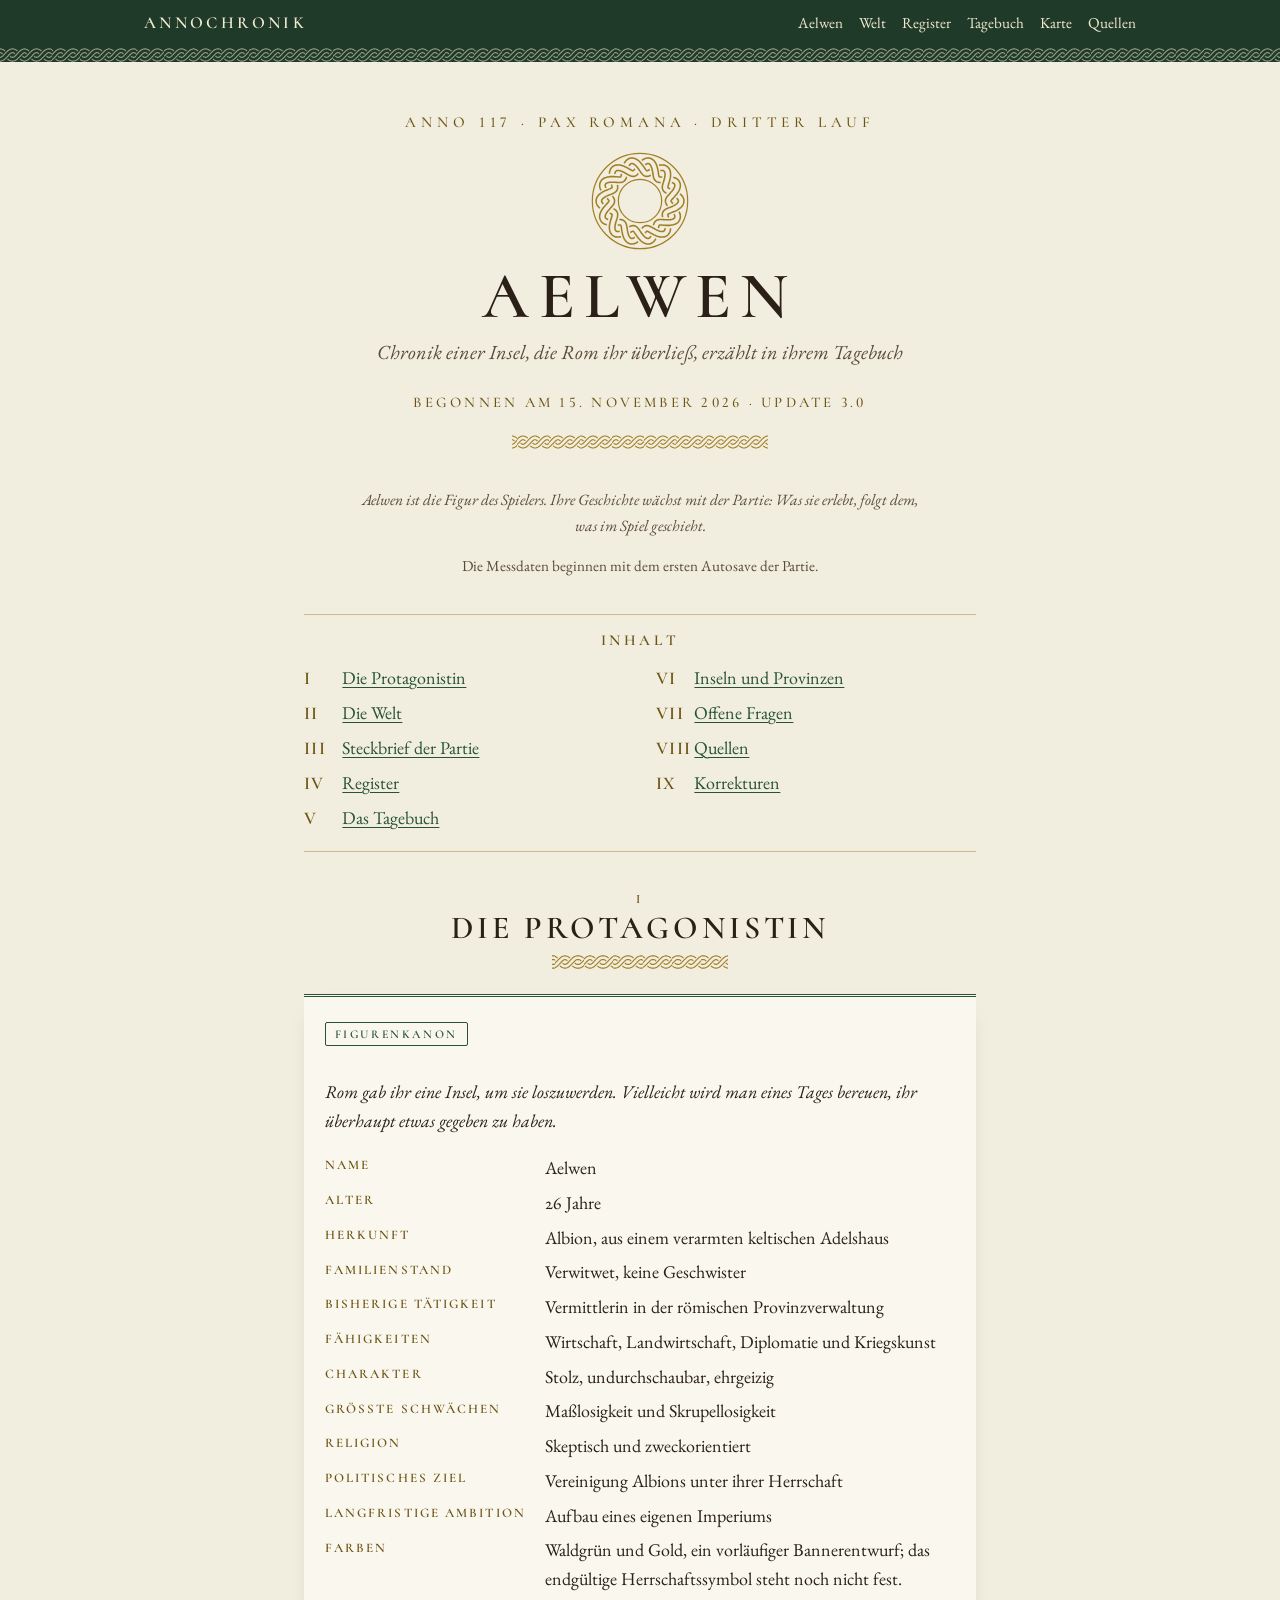
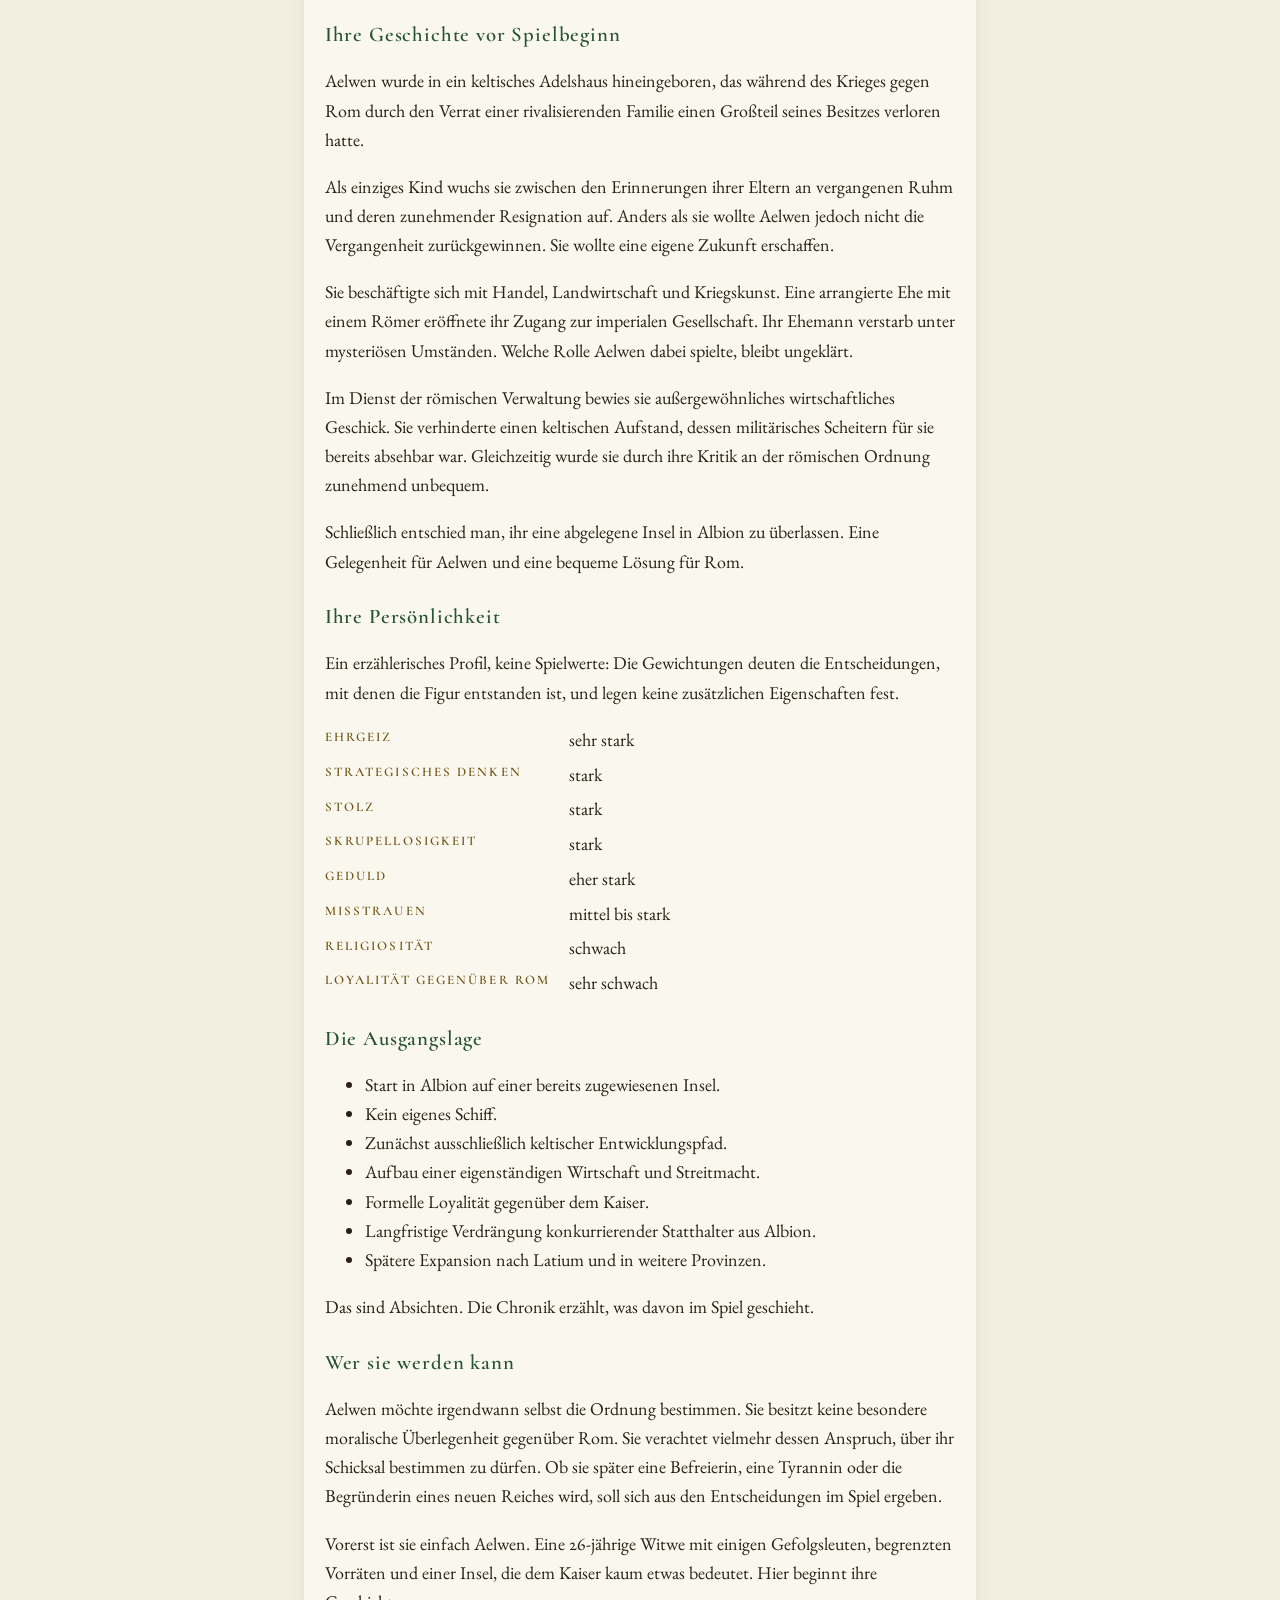
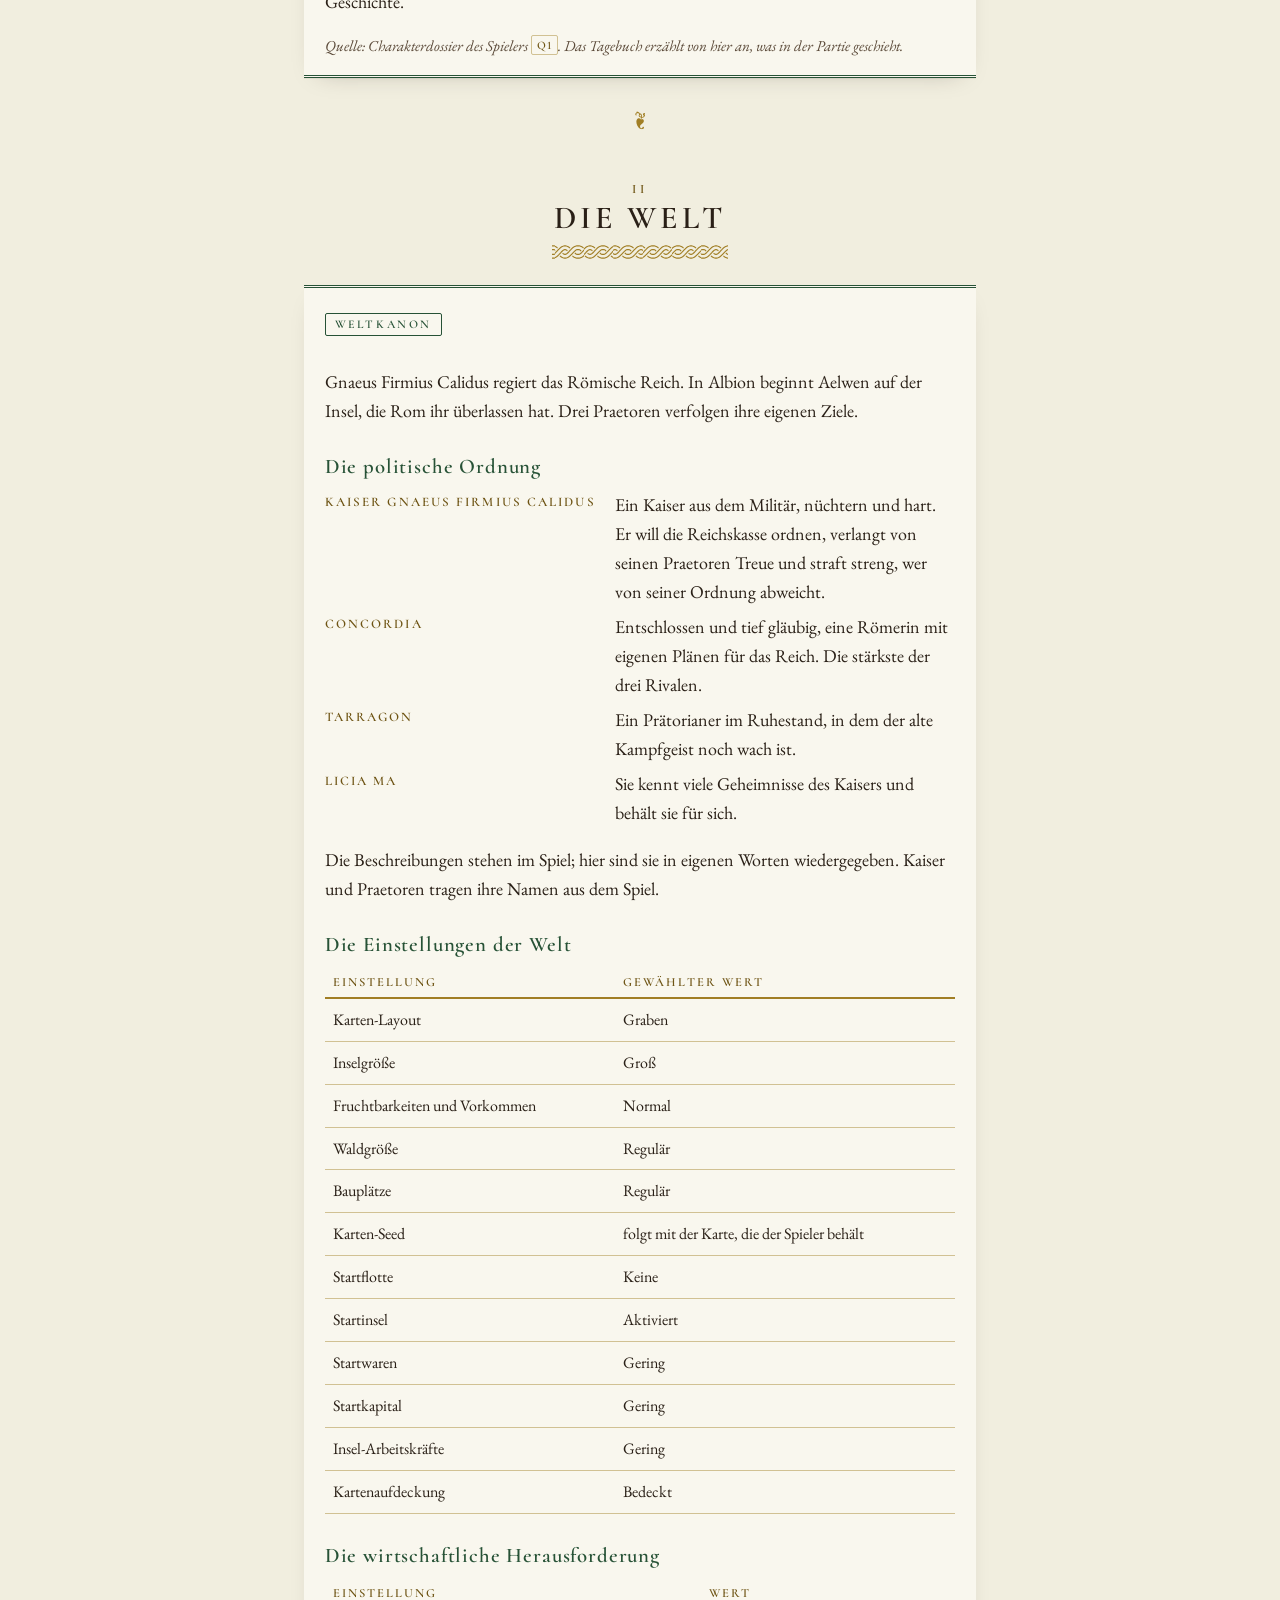
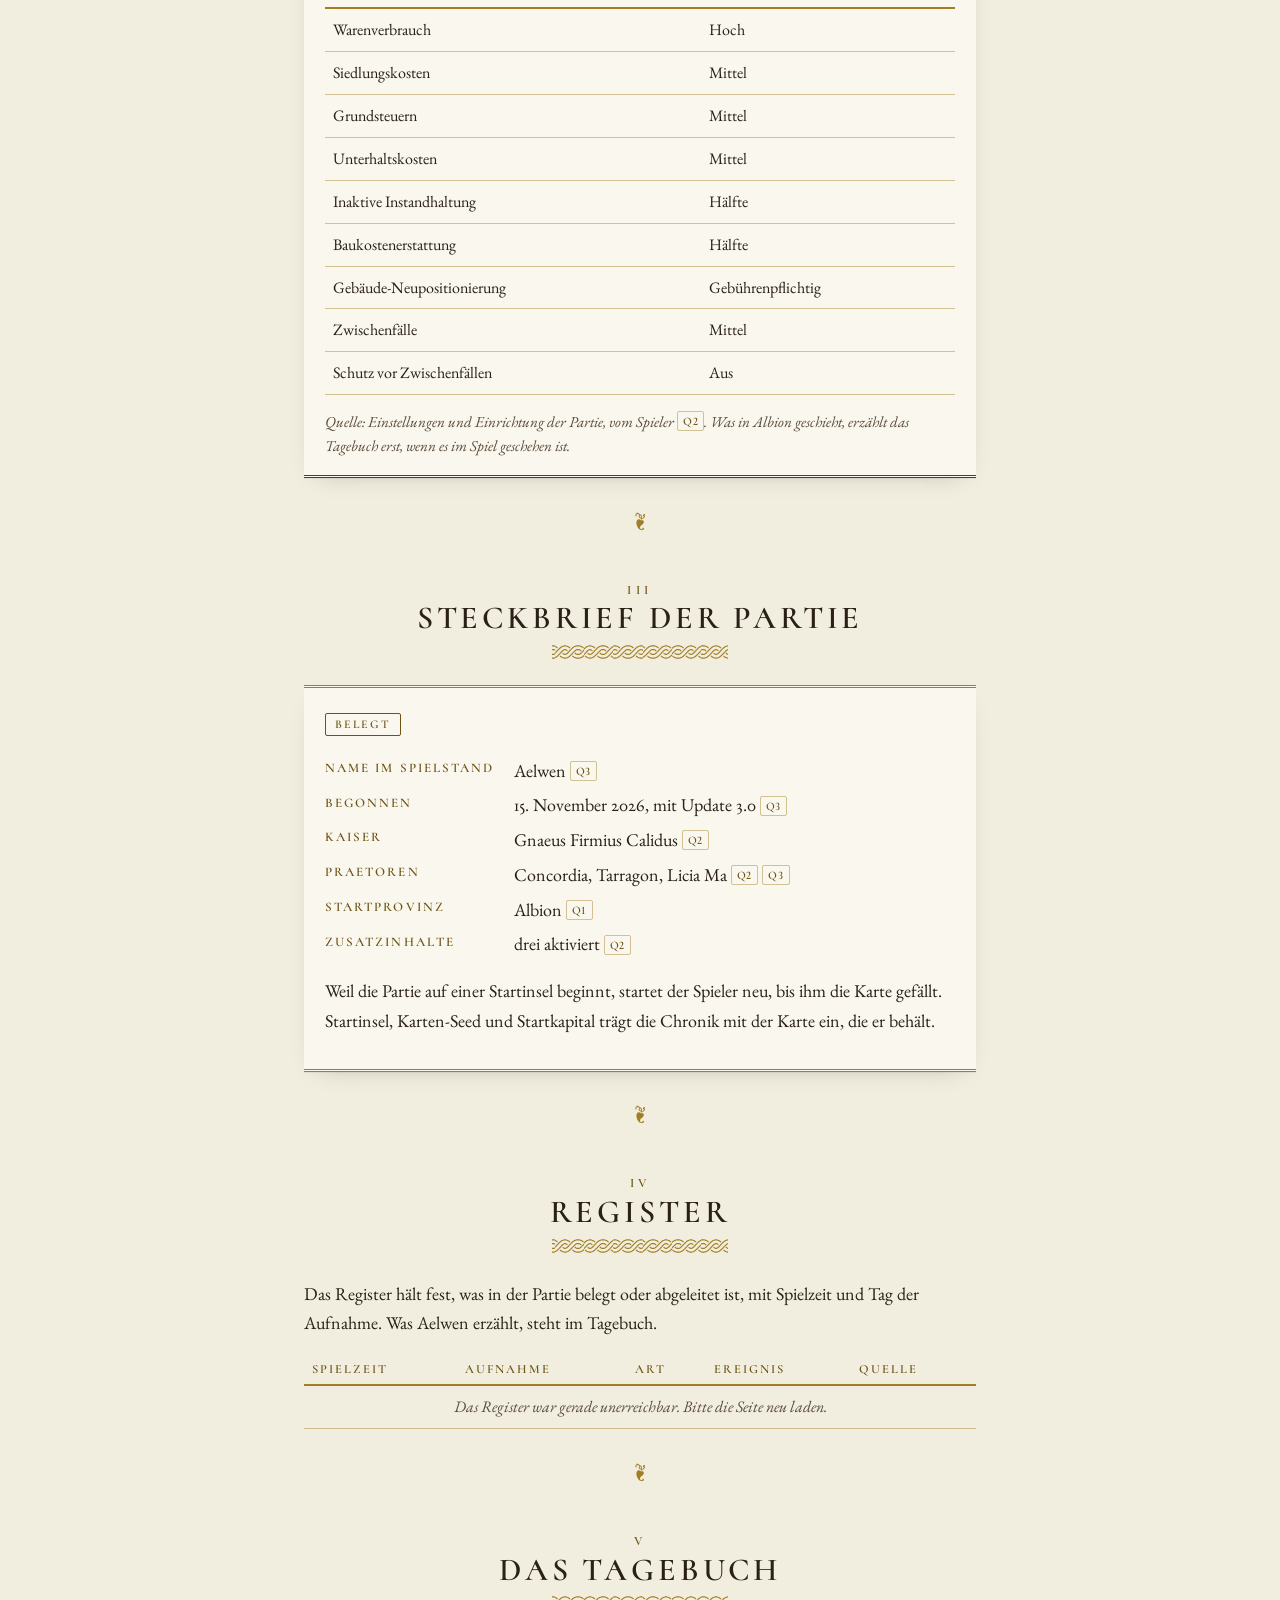
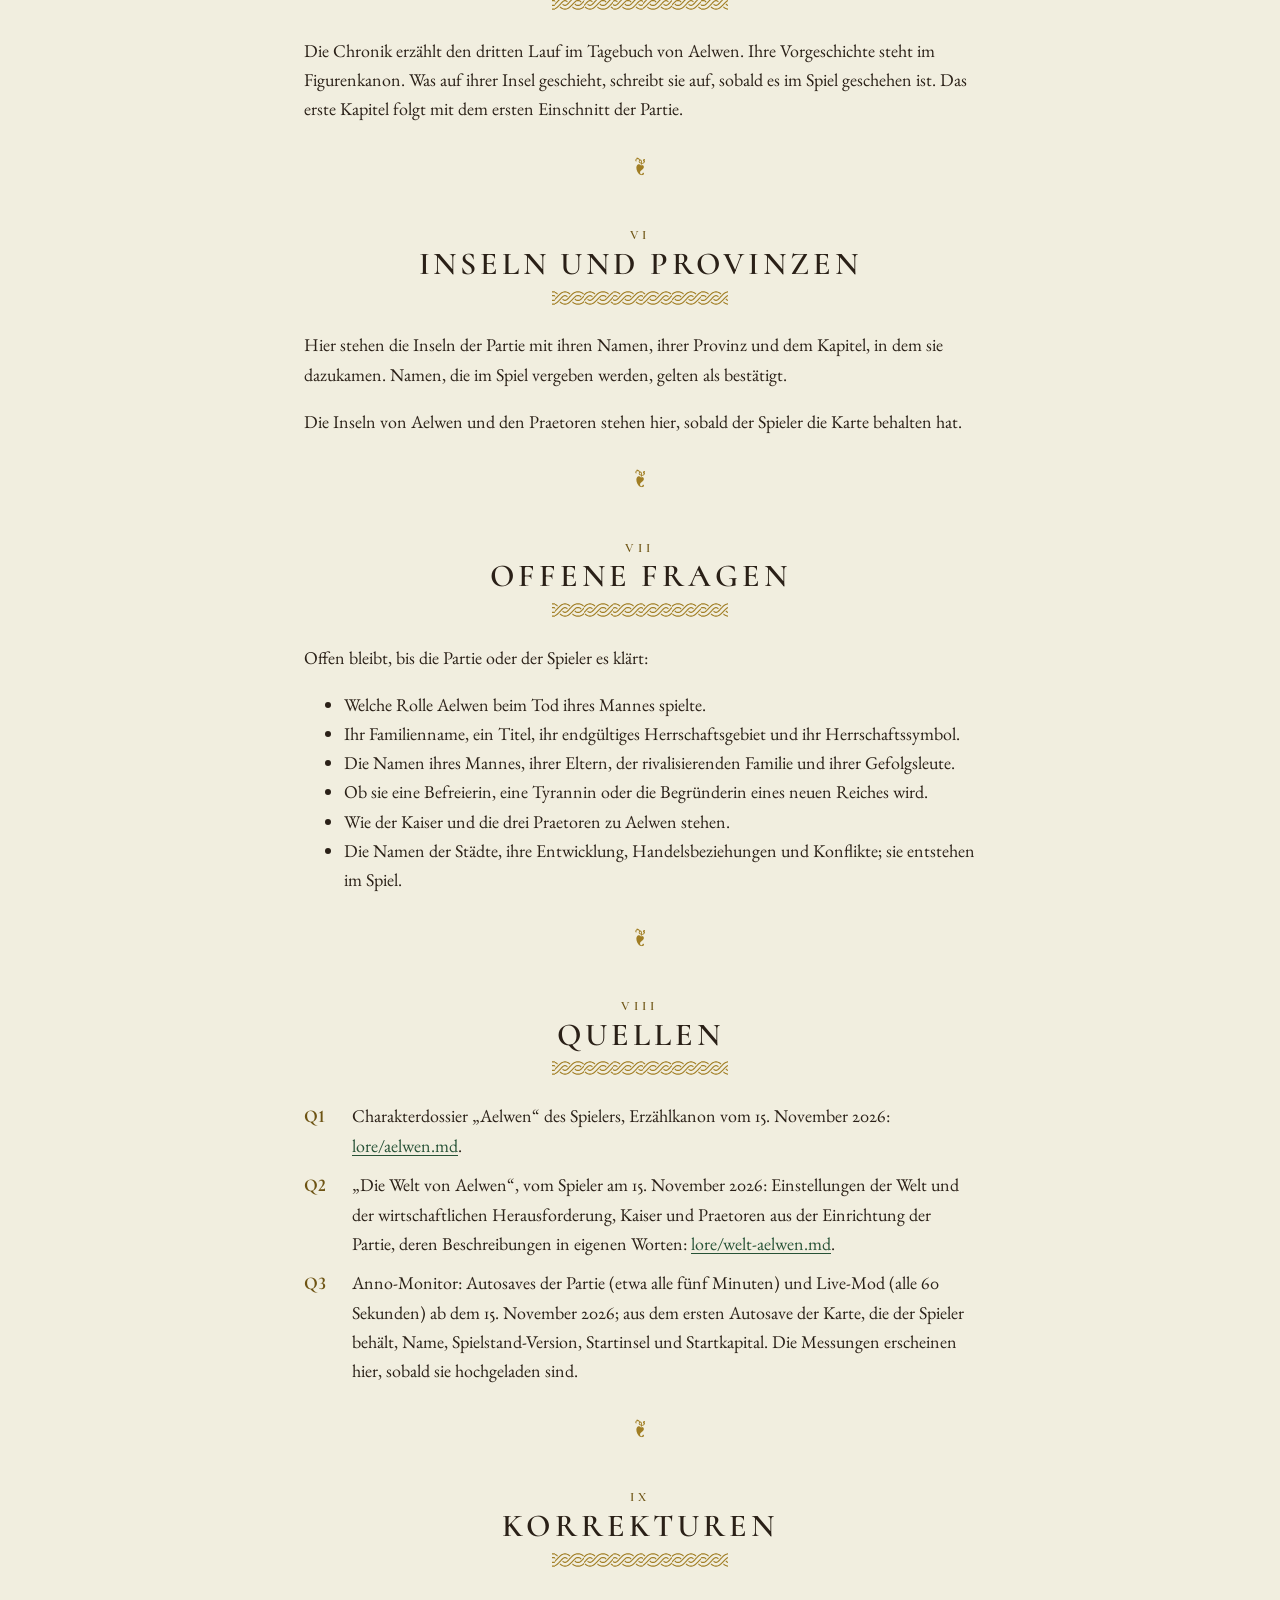
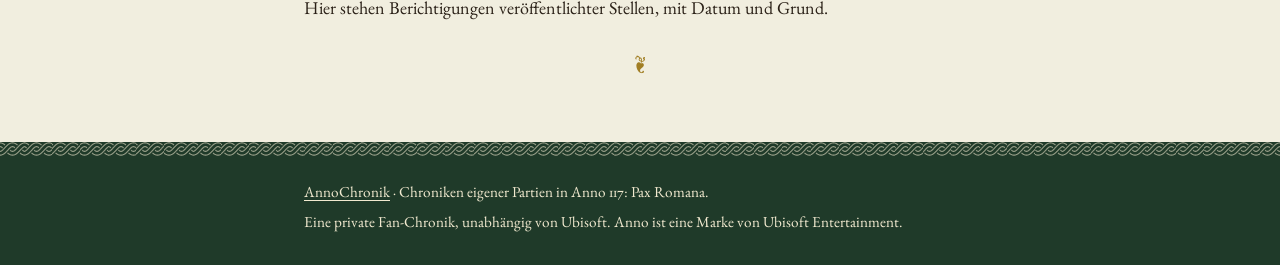
==== saves/dritter-lauf/chronik.html @ fd1b2666 "Dritter Lauf: Aelwen Neue Partie mit der Figur Aelwen; Dossier, Welt, Kaiser und Praetoren gibt der " ====
<!doctype html>
<html lang="de" data-farbe="waldgruen" data-stil="keltisch">
<head>
<meta charset="utf-8">
<meta name="viewport" content="width=device-width, initial-scale=1">
<title>Aelwen · Dritter Lauf · AnnoChronik</title>
<meta name="description" content="Chronik des dritten Laufs in Anno 117: Pax Romana, erzählt im Tagebuch von Aelwen, mit Messdaten aus dem Spiel.">
<link rel="stylesheet" href="../../assets/roemisch.css">
<script src="../../assets/chronik.js" defer></script>
</head>
<body>
<header class="ac-kopf">
  <div class="ac-kopf-innen">
    <a class="ac-marke" href="../../">AnnoChronik</a>
    <nav aria-label="Abschnitte">
      <a href="#aelwen">Aelwen</a>
      <a href="#welt">Welt</a>
      <a href="#register">Register</a>
      <a href="#kapitel">Tagebuch</a>
      <a href="karte.html">Karte</a>
      <a href="#quellen">Quellen</a>
    </nav>
  </div>
  <div class="ac-maeander" aria-hidden="true"></div>
</header>

<main data-welt="dritter-lauf">
  <section class="ac-titelblatt" aria-labelledby="titel">
    <p class="ac-oben">Anno 117 · Pax Romana · Dritter Lauf</p>
    <div class="ac-lorbeer" aria-hidden="true"></div>
    <h1 id="titel">Aelwen</h1>
    <p class="ac-unter">Chronik einer Insel, die Rom ihr überließ, erzählt in ihrem Tagebuch</p>
    <p class="ac-zeile">Begonnen am 15. November 2026 · Update 3.0</p>
    <div class="ac-maeander" aria-hidden="true"></div>
  </section>

  <p class="ac-hinweis">Aelwen ist die Figur des Spielers. Ihre Geschichte wächst mit der Partie: Was sie erlebt, folgt dem, was im Spiel geschieht.</p>
  <p class="ac-messdaten" id="messdaten" aria-live="polite">Die Messdaten beginnen mit dem ersten Autosave der Partie.</p>

  <nav class="ac-inhalt" aria-labelledby="inhalt-titel">
    <h2 id="inhalt-titel">Inhalt</h2>
    <ol>
      <li><a href="#aelwen"><span class="ac-nr">I</span>Die Protagonistin</a></li>
      <li><a href="#welt"><span class="ac-nr">II</span>Die Welt</a></li>
      <li><a href="#steckbrief"><span class="ac-nr">III</span>Steckbrief der Partie</a></li>
      <li><a href="#register"><span class="ac-nr">IV</span>Register</a></li>
      <li><a href="#kapitel"><span class="ac-nr">V</span>Das Tagebuch</a></li>
      <li><a href="#inseln"><span class="ac-nr">VI</span>Inseln und Provinzen</a></li>
      <li><a href="#fragen"><span class="ac-nr">VII</span>Offene Fragen</a></li>
      <li><a href="#quellen"><span class="ac-nr">VIII</span>Quellen</a></li>
      <li><a href="#korrekturen"><span class="ac-nr">IX</span>Korrekturen</a></li>
    </ol>
  </nav>

  <section class="ac-abschnitt" id="aelwen" aria-labelledby="aelwen-titel">
    <h2 id="aelwen-titel"><span class="ac-nr">I</span>Die Protagonistin</h2>
    <div class="ac-maeander" aria-hidden="true"></div>
    <div class="ac-kanon">
      <span class="ac-etikett">Figurenkanon</span>
      <p><i>Rom gab ihr eine Insel, um sie loszuwerden. Vielleicht wird man eines Tages bereuen, ihr überhaupt etwas gegeben zu haben.</i></p>
      <dl class="ac-steckbrief">
        <dt>Name</dt><dd>Aelwen</dd>
        <dt>Alter</dt><dd>26 Jahre</dd>
        <dt>Herkunft</dt><dd>Albion, aus einem verarmten keltischen Adelshaus</dd>
        <dt>Familienstand</dt><dd>Verwitwet, keine Geschwister</dd>
        <dt>Bisherige Tätigkeit</dt><dd>Vermittlerin in der römischen Provinzverwaltung</dd>
        <dt>Fähigkeiten</dt><dd>Wirtschaft, Landwirtschaft, Diplomatie und Kriegskunst</dd>
        <dt>Charakter</dt><dd>Stolz, undurchschaubar, ehrgeizig</dd>
        <dt>Größte Schwächen</dt><dd>Maßlosigkeit und Skrupellosigkeit</dd>
        <dt>Religion</dt><dd>Skeptisch und zweckorientiert</dd>
        <dt>Politisches Ziel</dt><dd>Vereinigung Albions unter ihrer Herrschaft</dd>
        <dt>Langfristige Ambition</dt><dd>Aufbau eines eigenen Imperiums</dd>
        <dt>Farben</dt><dd>Waldgrün und Gold, ein vorläufiger Bannerentwurf; das endgültige Herrschaftssymbol steht noch nicht fest.</dd>
      </dl>

      <h3>Ihre Geschichte vor Spielbeginn</h3>
      <p>Aelwen wurde in ein keltisches Adelshaus hineingeboren, das während des Krieges gegen Rom durch den Verrat einer rivalisierenden Familie einen Großteil seines Besitzes verloren hatte.</p>
      <p>Als einziges Kind wuchs sie zwischen den Erinnerungen ihrer Eltern an vergangenen Ruhm und deren zunehmender Resignation auf. Anders als sie wollte Aelwen jedoch nicht die Vergangenheit zurückgewinnen. Sie wollte eine eigene Zukunft erschaffen.</p>
      <p>Sie beschäftigte sich mit Handel, Landwirtschaft und Kriegskunst. Eine arrangierte Ehe mit einem Römer eröffnete ihr Zugang zur imperialen Gesellschaft. Ihr Ehemann verstarb unter mysteriösen Umständen. Welche Rolle Aelwen dabei spielte, bleibt ungeklärt.</p>
      <p>Im Dienst der römischen Verwaltung bewies sie außergewöhnliches wirtschaftliches Geschick. Sie verhinderte einen keltischen Aufstand, dessen militärisches Scheitern für sie bereits absehbar war. Gleichzeitig wurde sie durch ihre Kritik an der römischen Ordnung zunehmend unbequem.</p>
      <p>Schließlich entschied man, ihr eine abgelegene Insel in Albion zu überlassen. Eine Gelegenheit für Aelwen und eine bequeme Lösung für Rom.</p>

      <h3>Ihre Persönlichkeit</h3>
      <p>Ein erzählerisches Profil, keine Spielwerte: Die Gewichtungen deuten die Entscheidungen, mit denen die Figur entstanden ist, und legen keine zusätzlichen Eigenschaften fest.</p>
      <dl class="ac-steckbrief">
        <dt>Ehrgeiz</dt><dd>sehr stark</dd>
        <dt>Strategisches Denken</dt><dd>stark</dd>
        <dt>Stolz</dt><dd>stark</dd>
        <dt>Skrupellosigkeit</dt><dd>stark</dd>
        <dt>Geduld</dt><dd>eher stark</dd>
        <dt>Misstrauen</dt><dd>mittel bis stark</dd>
        <dt>Religiosität</dt><dd>schwach</dd>
        <dt>Loyalität gegenüber Rom</dt><dd>sehr schwach</dd>
      </dl>

      <h3>Die Ausgangslage</h3>
      <ul>
        <li>Start in Albion auf einer bereits zugewiesenen Insel.</li>
        <li>Kein eigenes Schiff.</li>
        <li>Zunächst ausschließlich keltischer Entwicklungspfad.</li>
        <li>Aufbau einer eigenständigen Wirtschaft und Streitmacht.</li>
        <li>Formelle Loyalität gegenüber dem Kaiser.</li>
        <li>Langfristige Verdrängung konkurrierender Statthalter aus Albion.</li>
        <li>Spätere Expansion nach Latium und in weitere Provinzen.</li>
      </ul>
      <p>Das sind Absichten. Die Chronik erzählt, was davon im Spiel geschieht.</p>

      <h3>Wer sie werden kann</h3>
      <p>Aelwen möchte irgendwann selbst die Ordnung bestimmen. Sie besitzt keine besondere moralische Überlegenheit gegenüber Rom. Sie verachtet vielmehr dessen Anspruch, über ihr Schicksal bestimmen zu dürfen. Ob sie später eine Befreierin, eine Tyrannin oder die Begründerin eines neuen Reiches wird, soll sich aus den Entscheidungen im Spiel ergeben.</p>
      <p>Vorerst ist sie einfach Aelwen. Eine 26-jährige Witwe mit einigen Gefolgsleuten, begrenzten Vorräten und einer Insel, die dem Kaiser kaum etwas bedeutet. Hier beginnt ihre Geschichte.</p>

      <p class="ac-quelle">Quelle: Charakterdossier des Spielers <a class="ac-q" href="#q1" aria-label="Quelle Q1">Q1</a>. Das Tagebuch erzählt von hier an, was in der Partie geschieht.</p>
    </div>
    <p class="ac-schluss" aria-hidden="true">❦</p>
  </section>

  <section class="ac-abschnitt" id="welt" aria-labelledby="welt-titel">
    <h2 id="welt-titel"><span class="ac-nr">II</span>Die Welt</h2>
    <div class="ac-maeander" aria-hidden="true"></div>
    <div class="ac-kanon">
      <span class="ac-etikett">Weltkanon</span>
      <p>Gnaeus Firmius Calidus regiert das Römische Reich. In Albion beginnt Aelwen auf der Insel, die Rom ihr überlassen hat. Drei Praetoren verfolgen ihre eigenen Ziele.</p>

      <h3>Die politische Ordnung</h3>
      <dl class="ac-steckbrief">
        <dt>Kaiser Gnaeus Firmius Calidus</dt><dd>Ein Kaiser aus dem Militär, nüchtern und hart. Er will die Reichskasse ordnen, verlangt von seinen Praetoren Treue und straft streng, wer von seiner Ordnung abweicht.</dd>
        <dt>Concordia</dt><dd>Entschlossen und tief gläubig, eine Römerin mit eigenen Plänen für das Reich. Die stärkste der drei Rivalen.</dd>
        <dt>Tarragon</dt><dd>Ein Prätorianer im Ruhestand, in dem der alte Kampfgeist noch wach ist.</dd>
        <dt>Licia Ma</dt><dd>Sie kennt viele Geheimnisse des Kaisers und behält sie für sich.</dd>
      </dl>
      <p>Die Beschreibungen stehen im Spiel; hier sind sie in eigenen Worten wiedergegeben. Kaiser und Praetoren tragen ihre Namen aus dem Spiel.</p>

      <h3>Die Einstellungen der Welt</h3>
      <div class="ac-tabelle-rahmen">
        <table class="ac-register">
          <thead><tr><th scope="col">Einstellung</th><th scope="col">Gewählter Wert</th></tr></thead>
          <tbody>
            <tr><td>Karten-Layout</td><td>Graben</td></tr>
            <tr><td>Inselgröße</td><td>Groß</td></tr>
            <tr><td>Fruchtbarkeiten und Vorkommen</td><td>Normal</td></tr>
            <tr><td>Waldgröße</td><td>Regulär</td></tr>
            <tr><td>Bauplätze</td><td>Regulär</td></tr>
            <tr><td>Karten-Seed</td><td>folgt mit der Karte, die der Spieler behält</td></tr>
            <tr><td>Startflotte</td><td>Keine</td></tr>
            <tr><td>Startinsel</td><td>Aktiviert</td></tr>
            <tr><td>Startwaren</td><td>Gering</td></tr>
            <tr><td>Startkapital</td><td>Gering</td></tr>
            <tr><td>Insel-Arbeitskräfte</td><td>Gering</td></tr>
            <tr><td>Kartenaufdeckung</td><td>Bedeckt</td></tr>
          </tbody>
        </table>
      </div>

      <h3>Die wirtschaftliche Herausforderung</h3>
      <div class="ac-tabelle-rahmen">
        <table class="ac-register">
          <thead><tr><th scope="col">Einstellung</th><th scope="col">Wert</th></tr></thead>
          <tbody>
            <tr><td>Warenverbrauch</td><td>Hoch</td></tr>
            <tr><td>Siedlungskosten</td><td>Mittel</td></tr>
            <tr><td>Grundsteuern</td><td>Mittel</td></tr>
            <tr><td>Unterhaltskosten</td><td>Mittel</td></tr>
            <tr><td>Inaktive Instandhaltung</td><td>Hälfte</td></tr>
            <tr><td>Baukostenerstattung</td><td>Hälfte</td></tr>
            <tr><td>Gebäude-Neupositionierung</td><td>Gebührenpflichtig</td></tr>
            <tr><td>Zwischenfälle</td><td>Mittel</td></tr>
            <tr><td>Schutz vor Zwischenfällen</td><td>Aus</td></tr>
          </tbody>
        </table>
      </div>

      <p class="ac-quelle">Quelle: Einstellungen und Einrichtung der Partie, vom Spieler <a class="ac-q" href="#q2" aria-label="Quelle Q2">Q2</a>. Was in Albion geschieht, erzählt das Tagebuch erst, wenn es im Spiel geschehen ist.</p>
    </div>
    <p class="ac-schluss" aria-hidden="true">❦</p>
  </section>

  <section class="ac-abschnitt" id="steckbrief" aria-labelledby="steckbrief-titel">
    <h2 id="steckbrief-titel"><span class="ac-nr">III</span>Steckbrief der Partie</h2>
    <div class="ac-maeander" aria-hidden="true"></div>
    <div class="ac-bericht">
      <span class="ac-etikett">Belegt</span>
      <dl class="ac-steckbrief">
        <dt>Name im Spielstand</dt><dd>Aelwen <a class="ac-q" href="#q3" aria-label="Quelle Q3">Q3</a></dd>
        <dt>Begonnen</dt><dd>15. November 2026, mit Update 3.0 <a class="ac-q" href="#q3" aria-label="Quelle Q3">Q3</a></dd>
        <dt>Kaiser</dt><dd>Gnaeus Firmius Calidus <a class="ac-q" href="#q2" aria-label="Quelle Q2">Q2</a></dd>
        <dt>Praetoren</dt><dd>Concordia, Tarragon, Licia Ma <a class="ac-q" href="#q2" aria-label="Quelle Q2">Q2</a> <a class="ac-q" href="#q3" aria-label="Quelle Q3">Q3</a></dd>
        <dt>Startprovinz</dt><dd>Albion <a class="ac-q" href="#q1" aria-label="Quelle Q1">Q1</a></dd>
        <dt>Zusatzinhalte</dt><dd>drei aktiviert <a class="ac-q" href="#q2" aria-label="Quelle Q2">Q2</a></dd>
      </dl>
      <p>Weil die Partie auf einer Startinsel beginnt, startet der Spieler neu, bis ihm die Karte gefällt. Startinsel, Karten-Seed und Startkapital trägt die Chronik mit der Karte ein, die er behält.</p>
    </div>
    <p class="ac-schluss" aria-hidden="true">❦</p>
  </section>

  <section class="ac-abschnitt" id="register" aria-labelledby="register-titel">
    <h2 id="register-titel"><span class="ac-nr">IV</span>Register</h2>
    <div class="ac-maeander" aria-hidden="true"></div>
    <p>Das Register hält fest, was in der Partie belegt oder abgeleitet ist, mit Spielzeit und Tag der Aufnahme. Was Aelwen erzählt, steht im Tagebuch.</p>
    <div class="ac-tabelle-rahmen">
      <table class="ac-register">
        <thead><tr><th scope="col">Spielzeit</th><th scope="col">Aufnahme</th><th scope="col">Art</th><th scope="col">Ereignis</th><th scope="col">Quelle</th></tr></thead>
        <tbody id="register-zeilen"><tr><td class="ac-leer" colspan="5">Das Register lädt …</td></tr></tbody>
      </table>
    </div>
    <p class="ac-schluss" aria-hidden="true">❦</p>
  </section>

  <section class="ac-abschnitt" id="kapitel" aria-labelledby="kapitel-titel">
    <h2 id="kapitel-titel"><span class="ac-nr">V</span>Das Tagebuch</h2>
    <div class="ac-maeander" aria-hidden="true"></div>
    <p>Die Chronik erzählt den dritten Lauf im Tagebuch von Aelwen. Ihre Vorgeschichte steht im Figurenkanon. Was auf ihrer Insel geschieht, schreibt sie auf, sobald es im Spiel geschehen ist. Das erste Kapitel folgt mit dem ersten Einschnitt der Partie.</p>
    <p class="ac-schluss" aria-hidden="true">❦</p>
  </section>

  <section class="ac-abschnitt" id="inseln" aria-labelledby="inseln-titel">
    <h2 id="inseln-titel"><span class="ac-nr">VI</span>Inseln und Provinzen</h2>
    <div class="ac-maeander" aria-hidden="true"></div>
    <p>Hier stehen die Inseln der Partie mit ihren Namen, ihrer Provinz und dem Kapitel, in dem sie dazukamen. Namen, die im Spiel vergeben werden, gelten als bestätigt.</p>
    <p>Die Inseln von Aelwen und den Praetoren stehen hier, sobald der Spieler die Karte behalten hat.</p>
    <p class="ac-schluss" aria-hidden="true">❦</p>
  </section>

  <section class="ac-abschnitt" id="fragen" aria-labelledby="fragen-titel">
    <h2 id="fragen-titel"><span class="ac-nr">VII</span>Offene Fragen</h2>
    <div class="ac-maeander" aria-hidden="true"></div>
    <p>Offen bleibt, bis die Partie oder der Spieler es klärt:</p>
    <ul>
      <li>Welche Rolle Aelwen beim Tod ihres Mannes spielte.</li>
      <li>Ihr Familienname, ein Titel, ihr endgültiges Herrschaftsgebiet und ihr Herrschaftssymbol.</li>
      <li>Die Namen ihres Mannes, ihrer Eltern, der rivalisierenden Familie und ihrer Gefolgsleute.</li>
      <li>Ob sie eine Befreierin, eine Tyrannin oder die Begründerin eines neuen Reiches wird.</li>
      <li>Wie der Kaiser und die drei Praetoren zu Aelwen stehen.</li>
      <li>Die Namen der Städte, ihre Entwicklung, Handelsbeziehungen und Konflikte; sie entstehen im Spiel.</li>
    </ul>
    <p class="ac-schluss" aria-hidden="true">❦</p>
  </section>

  <section class="ac-abschnitt" id="quellen" aria-labelledby="quellen-titel">
    <h2 id="quellen-titel"><span class="ac-nr">VIII</span>Quellen</h2>
    <div class="ac-maeander" aria-hidden="true"></div>
    <ol class="ac-quellen">
      <li id="q1"><b>Q1</b>Charakterdossier „Aelwen“ des Spielers, Erzählkanon vom 15. November 2026: <a href="../../lore/aelwen.md">lore/aelwen.md</a>.</li>
      <li id="q2"><b>Q2</b>„Die Welt von Aelwen“, vom Spieler am 15. November 2026: Einstellungen der Welt und der wirtschaftlichen Herausforderung, Kaiser und Praetoren aus der Einrichtung der Partie, deren Beschreibungen in eigenen Worten: <a href="../../lore/welt-aelwen.md">lore/welt-aelwen.md</a>.</li>
      <li id="q3"><b>Q3</b>Anno-Monitor: Autosaves der Partie (etwa alle fünf Minuten) und Live-Mod (alle 60 Sekunden) ab dem 15. November 2026; aus dem ersten Autosave der Karte, die der Spieler behält, Name, Spielstand-Version, Startinsel und Startkapital. Die Messungen erscheinen hier, sobald sie hochgeladen sind.</li>
    </ol>
    <p class="ac-schluss" aria-hidden="true">❦</p>
  </section>

  <section class="ac-abschnitt" id="korrekturen" aria-labelledby="korrekturen-titel">
    <h2 id="korrekturen-titel"><span class="ac-nr">IX</span>Korrekturen</h2>
    <div class="ac-maeander" aria-hidden="true"></div>
    <p>Hier stehen Berichtigungen veröffentlichter Stellen, mit Datum und Grund.</p>
    <p class="ac-schluss" aria-hidden="true">❦</p>
  </section>
</main>

<footer class="ac-fuss">
  <div class="ac-maeander" aria-hidden="true"></div>
  <div class="ac-fuss-innen">
    <p><a href="../../">AnnoChronik</a> · Chroniken eigener Partien in Anno 117: Pax Romana.</p>
    <p>Eine private Fan-Chronik, unabhängig von Ubisoft. Anno ist eine Marke von Ubisoft Entertainment.</p>
  </div>
</footer>
</body>
</html>
---- assets/roemisch.css ----
/* AnnoChronik · Erscheinungsbild „römisch“: Bauinschrift und Pergament.
   Farben als Variablen, hell und dunkel; Schriften lokal (SIL OFL), keine fremden Server. */

@font-face { font-family: "EB Garamond"; src: url("fonts/eb-garamond.woff2") format("woff2"); font-weight: 400 800; font-style: normal; font-display: swap; }
@font-face { font-family: "EB Garamond"; src: url("fonts/eb-garamond-italic.woff2") format("woff2"); font-weight: 400 800; font-style: italic; font-display: swap; }
@font-face { font-family: "Cormorant"; src: url("fonts/cormorant.woff2") format("woff2"); font-weight: 300 700; font-style: normal; font-display: swap; }
@font-face { font-family: "Cormorant"; src: url("fonts/cormorant-italic.woff2") format("woff2"); font-weight: 300 700; font-style: italic; font-display: swap; }

:root {
  --ac-paper: #f3ead8;        /* Pergament */
  --ac-paper-2: #faf5ea;      /* Bericht */
  --ac-paper-3: #ead8b9;      /* Tagebuch */
  --ac-ink: #2a2017;          /* Tinte, Sepia-Schwarz */
  --ac-ink-soft: #5b4a39;
  --ac-terra: #8f3f27;        /* Terrakotta: Kopf und Fuß */
  --ac-terra-ink: #f8efe0;
  --ac-purpur: #6a1d3a;       /* Tagebuch, Initialen */
  --ac-bronze: #8a6a3a;       /* Linien, Rahmen, Ornamente */
  --ac-bronze-text: #73562b;  /* Bronze für kleine Schrift (Kontrast AA) */
  --ac-line: rgba(138, 106, 58, 0.45);
  --ac-shadow: 0 1px 0 rgba(42, 32, 23, 0.06), 0 8px 24px -16px rgba(42, 32, 23, 0.35);
  --ac-titel: "Cormorant", "EB Garamond", Georgia, serif;
  --ac-text: "EB Garamond", Georgia, "Times New Roman", serif;
  --ac-mass: 44rem;
  color-scheme: light dark;
}

@media (prefers-color-scheme: dark) {
  :root {
    --ac-paper: #1c1916;      /* Basalt */
    --ac-paper-2: #24201c;
    --ac-paper-3: #2d2520;
    --ac-ink: #eee3cf;        /* Elfenbein */
    --ac-ink-soft: #c9b89d;
    --ac-terra: #4a2418;
    --ac-terra-ink: #f3e6d2;
    --ac-purpur: #dc93ae;
    --ac-bronze: #c29c62;
    --ac-bronze-text: #cfab73;
    --ac-line: rgba(194, 156, 98, 0.4);
    --ac-shadow: 0 1px 0 rgba(0, 0, 0, 0.3), 0 10px 26px -18px rgba(0, 0, 0, 0.8);
  }
}

*, *::before, *::after { box-sizing: border-box; }
html { -webkit-text-size-adjust: 100%; text-size-adjust: 100%; }
body {
  margin: 0;
  background: var(--ac-paper);
  color: var(--ac-ink);
  font: 400 1.125rem/1.62 var(--ac-text);
  font-variant-numeric: oldstyle-nums proportional-nums;
  overflow-wrap: break-word;
}
a { color: var(--ac-purpur); text-decoration-thickness: 1px; text-underline-offset: 0.18em; }
a:hover { text-decoration-thickness: 2px; }
:focus-visible { outline: 2px solid var(--ac-purpur); outline-offset: 3px; }
img { max-width: 100%; height: auto; }

/* Ornamente als Masken, eingefärbt mit Bronze */
.ac-maeander {
  height: 10px;
  background: var(--ac-bronze);
  -webkit-mask: url("maeander.svg") repeat-x left center / 10px 10px;
  mask: url("maeander.svg") repeat-x left center / 10px 10px;
}
.ac-lorbeer {
  width: 9.5rem;
  aspect-ratio: 200 / 112;
  margin: 0 auto;
  background: var(--ac-bronze);
  -webkit-mask: url("lorbeer.svg") no-repeat center / contain;
  mask: url("lorbeer.svg") no-repeat center / contain;
}

/* Kopf und Fuß */
.ac-kopf { background: var(--ac-terra); color: var(--ac-terra-ink); }
.ac-kopf-innen {
  max-width: 64rem; margin: 0 auto; padding: 0.7rem 1rem;
  display: flex; flex-wrap: wrap; gap: 0.4rem 1.2rem; align-items: baseline; justify-content: space-between;
}
.ac-marke {
  font: 600 1.05rem/1.2 var(--ac-titel); letter-spacing: 0.2em; text-transform: uppercase;
  color: inherit; text-decoration: none;
}
.ac-kopf nav { display: flex; flex-wrap: wrap; gap: 0.2rem 1rem; font-size: 0.95rem; }
.ac-kopf nav a { color: inherit; text-decoration: none; border-bottom: 1px solid transparent; }
.ac-kopf nav a:hover { border-bottom-color: currentColor; }
.ac-kopf .ac-maeander, .ac-fuss .ac-maeander { background: var(--ac-terra-ink); opacity: 0.55; }
.ac-fuss { margin-top: 4rem; background: var(--ac-terra); color: var(--ac-terra-ink); font-size: 0.95rem; }
.ac-fuss-innen { max-width: var(--ac-mass); margin: 0 auto; padding: 1.2rem 1rem 1.6rem; }
.ac-fuss a { color: inherit; }
.ac-fuss p { margin: 0.3rem 0; }

/* Satzspiegel */
main { max-width: var(--ac-mass); margin: 0 auto; padding: 0 1rem; }
.ac-titelblatt { text-align: center; padding: 3.2rem 0 2.4rem; }
.ac-titelblatt .ac-oben {
  font: 500 0.95rem/1.3 var(--ac-titel); letter-spacing: 0.32em; text-transform: uppercase; color: var(--ac-bronze-text);
  margin: 0 0 1rem;
}
.ac-titelblatt h1 {
  font: 600 clamp(2.4rem, 8vw, 4.1rem)/1.02 var(--ac-titel);
  letter-spacing: 0.14em; text-transform: uppercase; margin: 0.6rem 0 0.4rem;
  font-variant-numeric: lining-nums;
}
.ac-titelblatt .ac-unter { font-style: italic; font-size: 1.25rem; color: var(--ac-ink-soft); margin: 0.2rem 0 1.4rem; }
.ac-titelblatt .ac-zeile {
  font: 500 0.92rem/1.5 var(--ac-titel); letter-spacing: 0.22em; text-transform: uppercase; color: var(--ac-bronze-text);
  margin: 1.2rem 0 0;
}
.ac-titelblatt .ac-maeander { max-width: 16rem; margin: 1.4rem auto 0; }

.ac-hinweis {
  font-size: 0.98rem; color: var(--ac-ink-soft); text-align: center; font-style: italic; margin: 0 auto 2rem; max-width: 36rem;
}

/* Inhaltsverzeichnis */
.ac-inhalt { border-top: 1px solid var(--ac-line); border-bottom: 1px solid var(--ac-line); padding: 1rem 0; margin: 0 0 2.5rem; }
.ac-inhalt h2 { margin: 0 0 0.6rem; font: 600 0.95rem/1.3 var(--ac-titel); letter-spacing: 0.24em; text-transform: uppercase; color: var(--ac-bronze-text); text-align: center; }
.ac-inhalt ol { list-style: none; margin: 0; padding: 0; columns: 2 14rem; column-gap: 2rem; }
.ac-inhalt li { break-inside: avoid; padding: 0.15rem 0; }
.ac-inhalt .ac-nr { display: inline-block; min-width: 2.4rem; font-family: var(--ac-titel); font-weight: 600; letter-spacing: 0.08em; color: var(--ac-bronze-text); font-variant-numeric: lining-nums; }

/* Abschnitte */
.ac-abschnitt { margin: 0 0 3rem; scroll-margin-top: 1rem; }
.ac-abschnitt > h2 {
  font: 600 clamp(1.5rem, 4.5vw, 2rem)/1.15 var(--ac-titel); letter-spacing: 0.12em; text-transform: uppercase;
  text-align: center; margin: 0 0 0.5rem;
}
.ac-abschnitt > h2 .ac-nr { display: block; font-size: 0.8rem; letter-spacing: 0.34em; color: var(--ac-bronze-text); margin-bottom: 0.2rem; }
.ac-abschnitt > .ac-maeander { max-width: 11rem; margin: 0 auto 1.6rem; }
.ac-abschnitt h3 { font: 600 1.3rem/1.25 var(--ac-titel); letter-spacing: 0.04em; margin: 1.8rem 0 0.6rem; }
.ac-schluss { text-align: center; color: var(--ac-bronze); margin: 1.6rem 0 0; font-size: 1.2rem; }

/* Textarten */
.ac-etikett {
  display: inline-block; font: 600 0.74rem/1 var(--ac-titel); letter-spacing: 0.22em; text-transform: uppercase;
  padding: 0.32rem 0.55rem 0.28rem; border: 1px solid currentColor; border-radius: 2px; margin: 0 0 0.8rem;
}
.ac-bericht {
  background: var(--ac-paper-2); border-top: 3px double var(--ac-bronze); border-bottom: 3px double var(--ac-bronze);
  padding: 1.2rem 1.3rem 1rem; margin: 1.4rem 0; box-shadow: var(--ac-shadow);
}
.ac-bericht .ac-etikett { color: var(--ac-bronze-text); }
.ac-quelle { font-style: italic; font-size: 0.95rem; color: var(--ac-ink-soft); margin: 0.9rem 0 0; }
.ac-kanon {
  background: var(--ac-paper-2); border-top: 3px double var(--ac-purpur); border-bottom: 3px double var(--ac-purpur);
  padding: 1.2rem 1.3rem 1rem; margin: 1.4rem 0; box-shadow: var(--ac-shadow);
}
.ac-kanon .ac-etikett { color: var(--ac-purpur); }
.ac-kanon h3 { color: var(--ac-purpur); }
.ac-tagebuch {
  position: relative; background: var(--ac-paper-3); padding: 1.5rem 1.4rem 1.2rem; margin: 1.6rem 0;
  border: 1px solid var(--ac-line); outline: 1px solid var(--ac-line); outline-offset: -7px;
  text-align: justify; hyphens: auto; box-shadow: var(--ac-shadow);
}
.ac-tagebuch .ac-etikett { color: var(--ac-purpur); }
.ac-tagebuch h3 { font-style: italic; font-weight: 500; letter-spacing: 0.02em; margin-top: 0.4rem; }
.ac-tagebuch .ac-rand { float: right; margin: 0 0 0.4rem 1rem; font: italic 0.88rem/1.3 var(--ac-text); color: var(--ac-ink-soft); text-align: right; }
.ac-tagebuch > p:first-of-type::first-letter {
  float: left; font: 600 3.4rem/0.86 var(--ac-titel); color: var(--ac-purpur); padding: 0.28rem 0.5rem 0 0;
}
.ac-randnotiz { border-left: 3px solid var(--ac-bronze); padding: 0.2rem 0 0.2rem 1rem; margin: 1.2rem 0; font-style: italic; color: var(--ac-ink-soft); }
.ac-randnotiz .ac-etikett { color: var(--ac-bronze-text); font-style: normal; }

/* Steckbrief und Kennzahlen */
.ac-steckbrief { display: grid; grid-template-columns: minmax(9rem, max-content) 1fr; gap: 0.35rem 1.2rem; margin: 0.4rem 0 0; }
.ac-steckbrief dt { font: 600 0.82rem/1.6 var(--ac-titel); letter-spacing: 0.16em; text-transform: uppercase; color: var(--ac-bronze-text); padding-top: 0.15rem; }
.ac-steckbrief dd { margin: 0; }
.ac-steckbrief ul { margin: 0; padding-left: 1.1rem; }
@media (max-width: 34rem) {
  .ac-steckbrief { grid-template-columns: 1fr; gap: 0.1rem; }
  .ac-steckbrief dd { margin-bottom: 0.6rem; }
}
.ac-kennzahlen { display: flex; flex-wrap: wrap; gap: 0.8rem; margin: 1rem 0; }
.ac-kennzahl { flex: 1 1 9rem; border: 1px solid var(--ac-line); background: var(--ac-paper-2); padding: 0.7rem 0.9rem; }
.ac-kennzahl b { display: block; font: 600 1.6rem/1.1 var(--ac-titel); font-variant-numeric: lining-nums tabular-nums; }
.ac-kennzahl span { font-size: 0.9rem; color: var(--ac-ink-soft); }

/* Register */
.ac-tabelle-rahmen { overflow-x: auto; margin: 0.6rem 0; }
table.ac-register { width: 100%; border-collapse: collapse; font-size: 1rem; }
.ac-register th {
  text-align: left; font: 600 0.78rem/1.3 var(--ac-titel); letter-spacing: 0.16em; text-transform: uppercase; color: var(--ac-bronze-text);
  border-bottom: 2px solid var(--ac-bronze); padding: 0.4rem 0.5rem;
}
.ac-register td { border-bottom: 1px solid var(--ac-line); padding: 0.5rem; vertical-align: top; }
.ac-register td.ac-zeit { white-space: nowrap; font-variant-numeric: lining-nums tabular-nums; }
.ac-register .ac-art { font: 600 0.72rem/1 var(--ac-titel); letter-spacing: 0.16em; text-transform: uppercase; color: var(--ac-bronze-text); white-space: nowrap; }
.ac-register .ac-leer { text-align: center; font-style: italic; color: var(--ac-ink-soft); }
@media (max-width: 34rem) {
  table.ac-register thead { display: none; }
  .ac-register tr { display: block; border-bottom: 1px solid var(--ac-line); padding: 0.5rem 0; }
  .ac-register td { display: block; border: 0; padding: 0.1rem 0; }
}

/* Quellen und Quellenmarken */
a.ac-q {
  font: 600 0.72rem/1 var(--ac-titel); letter-spacing: 0.08em; text-decoration: none; color: var(--ac-bronze-text);
  border: 1px solid var(--ac-line); padding: 0.12rem 0.3rem; border-radius: 2px; vertical-align: 0.15em; font-variant-numeric: lining-nums;
}
a.ac-q:hover { border-color: var(--ac-bronze); }
.ac-quellen { padding-left: 0; list-style: none; }
.ac-quellen li { margin: 0 0 0.6rem; padding-left: 3rem; text-indent: -3rem; scroll-margin-top: 1rem; }
.ac-quellen li b { display: inline-block; width: 3rem; text-indent: 0; font-family: var(--ac-titel); color: var(--ac-bronze-text); font-variant-numeric: lining-nums; }
.ac-quellen li:target { background: var(--ac-paper-2); outline: 1px solid var(--ac-line); }

/* Messdatenzeile */
.ac-messdaten { font-size: 0.95rem; color: var(--ac-ink-soft); text-align: center; margin: -1rem 0 2.2rem; }

/* Portal */
.ac-welten { display: grid; grid-template-columns: repeat(auto-fit, minmax(16rem, 1fr)); gap: 1.2rem; margin: 0 0 2rem; }
.ac-welt {
  display: block; background: var(--ac-paper-2); border: 1px solid var(--ac-line); padding: 1.3rem 1.3rem 1.1rem;
  color: inherit; text-decoration: none; box-shadow: var(--ac-shadow); transition: border-color 0.15s ease;
}
.ac-welt:hover { border-color: var(--ac-bronze); }
.ac-welt h3 { font: 600 1.55rem/1.15 var(--ac-titel); letter-spacing: 0.12em; text-transform: uppercase; margin: 0.2rem 0 0.4rem; }
.ac-welt .ac-status { font: 600 0.74rem/1 var(--ac-titel); letter-spacing: 0.2em; text-transform: uppercase; color: var(--ac-purpur); }
.ac-welt p { margin: 0.4rem 0 0; }
.ac-welt .ac-mehr { color: var(--ac-purpur); font-style: italic; margin-top: 0.8rem; }

/* Kapitel: Kopf, Zeitachse im Bericht, Einträge und Formen des Tagebuchs (seit Kapitel I) */
.ac-inhalt .ac-inhalt-kapitel { columns: auto; margin: 0.1rem 0 0.15rem 2.4rem; font-size: 0.98rem; font-style: italic; }
.ac-kapitel { margin: 2.8rem 0 0; scroll-margin-top: 1rem; }
.ac-kapitel + .ac-kapitel { margin-top: 3.2rem; padding-top: 2.4rem; border-top: 1px solid var(--ac-line); }
.ac-kapitel-kopf { text-align: center; margin: 0 0 1.2rem; }
.ac-kapitel-kopf .ac-kapitel-nr {
  margin: 0 0 0.35rem; font: 600 0.8rem/1.3 var(--ac-titel); letter-spacing: 0.34em; text-transform: uppercase;
  color: var(--ac-bronze-text); font-variant-numeric: lining-nums;
}
.ac-abschnitt .ac-kapitel-kopf h3 {
  margin: 0 0 0.5rem; font: 600 clamp(1.75rem, 6vw, 2.5rem)/1.08 var(--ac-titel); letter-spacing: 0.1em; text-transform: uppercase;
  font-variant-numeric: lining-nums;
}
.ac-kapitel-kopf .ac-kapitel-zeit { margin: 0; font-style: italic; font-size: 1rem; color: var(--ac-ink-soft); }
.ac-kapitel-kopf .ac-kapitel-einschnitt { margin: 0.25rem 0 0; font-size: 1rem; color: var(--ac-purpur); }
.ac-kapitel-kopf .ac-maeander { max-width: 7rem; margin: 1rem auto 0; }

.ac-kapitel .ac-kennzahl span { display: block; margin-top: 0.3rem; line-height: 1.4; }
.ac-bericht h4 { margin: 1.2rem 0 0.5rem; font: 600 1.15rem/1.25 var(--ac-titel); letter-spacing: 0.04em; }
.ac-zeitachse { list-style: none; margin: 0.4rem 0 1.3rem; padding: 0 0 0 0.3rem; }
.ac-zeitachse li {
  position: relative; display: grid; grid-template-columns: 9.4rem 1fr; column-gap: 0.4rem;
  padding: 0.14rem 0 0.14rem 1.1rem; border-left: 2px solid var(--ac-line); line-height: 1.45;
}
.ac-zeitachse li::before {
  content: ""; position: absolute; left: -5px; top: 0.62em; width: 8px; height: 8px; border-radius: 50%; background: var(--ac-bronze);
}
.ac-zeitachse .ac-zeitpunkt { padding-top: 0.08rem; font-size: 0.95rem; color: var(--ac-bronze-text); font-variant-numeric: lining-nums tabular-nums; }
.ac-zeitachse .ac-einschnitt { font-weight: 600; }
.ac-zeitachse .ac-einschnitt::before { background: var(--ac-purpur); }
@media (max-width: 34rem) { .ac-zeitachse li { grid-template-columns: 1fr; padding-bottom: 0.3rem; } }

.ac-tagebuch .ac-bezug { margin: 0 0 0.3rem; font-size: 0.95rem; font-style: italic; color: var(--ac-ink-soft); text-align: left; }
.ac-eintrag { margin: 1.4rem 0 0; padding-top: 1.2rem; border-top: 1px solid var(--ac-line); }
.ac-eintrag h4 { margin: 0 0 0.6rem; font: italic 500 1.3rem/1.25 var(--ac-titel); letter-spacing: 0.02em; }
.ac-eintrag:not(.ac-eintrag--notiz):not(.ac-eintrag--rechnung) > p:first-of-type::first-letter {
  float: left; font: 600 2.7rem/0.86 var(--ac-titel); color: var(--ac-purpur); padding: 0.22rem 0.45rem 0 0;
}
.ac-eintrag--notiz > p { font-style: italic; padding-left: 1rem; border-left: 1px solid var(--ac-line); }
.ac-rechnung { min-width: min(100%, 22rem); border-collapse: collapse; margin: 0.2rem 0 0.9rem; text-align: left; font-variant-numeric: lining-nums tabular-nums; }
.ac-rechnung caption { caption-side: top; text-align: left; font-style: italic; color: var(--ac-ink-soft); padding: 0 0 0.3rem; }
.ac-rechnung td { padding: 0.15rem 0; border-bottom: 1px dotted var(--ac-line); vertical-align: bottom; }
.ac-rechnung td + td { padding-left: 1.6rem; text-align: right; }
.ac-rechnung .ac-summe td { border-top: 1px solid var(--ac-ink-soft); border-bottom: 0; font-weight: 600; }
.ac-liste { list-style: none; margin: 0.3rem 0 0.9rem; padding: 0; text-align: left; }
.ac-liste li { padding: 0.08rem 0 0.08rem 1.2rem; text-indent: -1.2rem; }
.ac-liste li::before { content: "– "; color: var(--ac-bronze-text); }
.ac-tagebuch .ac-inschrift {
  margin: 0.6rem auto 0.9rem; padding: 0.7rem 1rem; max-width: 24rem; text-align: center; hyphens: manual;
  font: 600 1.1rem/1.55 var(--ac-titel); letter-spacing: 0.18em; color: var(--ac-ink);
  border-top: 3px double var(--ac-bronze); border-bottom: 3px double var(--ac-bronze); font-variant-numeric: lining-nums;
}
.ac-brief { margin: 0.4rem 0 0.2rem; padding: 0.1rem 0 0.1rem 1.1rem; border-left: 2px solid var(--ac-purpur); }
.ac-brief .ac-anrede { font-style: italic; }
.ac-brief .ac-gruss { text-align: right; font-style: italic; }

@media (max-width: 34rem) {
  .ac-tagebuch { text-align: left; }
  .ac-tagebuch .ac-inschrift { padding: 0.6rem 0.2rem; font-size: 0.98rem; letter-spacing: 0.1em; }
}

.ac-inselliste { list-style: none; margin: 0.4rem 0 0.8rem; padding: 0; }
.ac-inselliste li { padding: 0.35rem 0; border-bottom: 1px solid var(--ac-line); }

/* Karte (karte.html): Kapitelwahl und Kartenstände, breiter als der Satzspiegel. Die Karte selbst bleibt Pergament, auch im Dunkelmodus. */
.ac-karte-buehne { width: min(76rem, calc(100vw - 2rem)); margin: 0 0 3rem 50%; transform: translateX(-50%); }
.ac-karte-wahl { display: flex; flex-wrap: wrap; justify-content: center; gap: 0.5rem; margin: 0 0 1.2rem; }
.ac-karte-wahl a {
  min-width: 2.9rem; padding: 0.42rem 0.75rem 0.32rem; text-align: center; text-decoration: none;
  font: 600 1rem/1.2 var(--ac-titel); letter-spacing: 0.1em; font-variant-numeric: lining-nums;
  color: var(--ac-ink); background: var(--ac-paper-2); border: 1px solid var(--ac-line); border-radius: 2px;
}
.ac-karte-wahl a:hover { border-color: var(--ac-bronze); }
.ac-karte-wahl a[aria-current="true"] { background: var(--ac-purpur); border-color: var(--ac-purpur); color: var(--ac-paper-2); }
.ac-karte-stand { margin: 0 0 2.5rem; scroll-margin-top: 1rem; }
.ac-karte-js .ac-karte-stand:not(.ist-aktiv) { display: none; }
.ac-karte-bild { display: block; padding: 0.4rem; background: #f1e6cc; border: 1px solid var(--ac-bronze); box-shadow: var(--ac-shadow); }
.ac-karte-bild + .ac-karte-bild { margin-top: 1rem; }
.ac-karte-bild img { display: block; width: 100%; height: auto; }
.ac-karte-stand figcaption { max-width: var(--ac-mass); margin: 1rem auto 0; text-align: center; }
.ac-karte-stand figcaption p { margin: 0.3rem 0; }
.ac-karte-titel { font: 600 1.35rem/1.3 var(--ac-titel); letter-spacing: 0.06em; }
.ac-karte-titel .ac-kapitel-nr {
  display: block; font: 600 0.8rem/1.3 var(--ac-titel); letter-spacing: 0.34em; text-transform: uppercase;
  color: var(--ac-bronze-text); font-variant-numeric: lining-nums;
}
.ac-karte-zeit { font-size: 0.98rem; font-style: italic; color: var(--ac-ink-soft); }
.ac-karte-links { font-size: 0.98rem; }
.ac-zeichen { list-style: none; margin: 0; padding: 0; display: grid; grid-template-columns: repeat(auto-fill, minmax(15rem, 1fr)); gap: 0.45rem 1.4rem; }
.ac-zeichen li { display: flex; align-items: center; gap: 0.7rem; line-height: 1.35; }
.ac-z {
  flex: none; width: 2.2rem; height: 1.2rem; border-radius: 2px;
  background-color: #f1e6cc; background-repeat: no-repeat; background-position: center; outline: 1px solid var(--ac-line);
}
.ac-z-caesia { background-image: linear-gradient(rgba(106, 29, 58, 0.3), rgba(106, 29, 58, 0.3)); box-shadow: inset 0 0 0 2px #6a1d3a; }
.ac-z-tarragon { background-image: linear-gradient(rgba(52, 84, 130, 0.3), rgba(52, 84, 130, 0.3)); box-shadow: inset 0 0 0 2px #345482; }
.ac-z-zara { background-image: linear-gradient(rgba(60, 110, 70, 0.3), rgba(60, 110, 70, 0.3)); box-shadow: inset 0 0 0 2px #3c6e46; }
.ac-z-athr { background-image: linear-gradient(rgba(150, 110, 40, 0.3), rgba(150, 110, 40, 0.3)); box-shadow: inset 0 0 0 2px #966e28; }
.ac-z-dritte { background-image: linear-gradient(#78643c, #78643c); background-size: 0.5rem 0.5rem; }
.ac-z-haus { background-image: linear-gradient(var(--z, #6a1d3a), var(--z, #6a1d3a)); background-size: 0.5rem 0.5rem; }
.ac-z-besitz { background-image: linear-gradient(color-mix(in srgb, var(--z) 30%, transparent), color-mix(in srgb, var(--z) 30%, transparent)); box-shadow: inset 0 0 0 2px var(--z); }
.ac-z-betrieb { background-image: linear-gradient(#3c2418, #3c2418); background-size: 0.62rem 0.62rem; }
.ac-z-strasse { background-image: linear-gradient(#8f3f27, #8f3f27); background-size: 80% 2px; }
.ac-z-fluss { background-image: linear-gradient(#466e8c, #466e8c); background-size: 80% 4px; }
.ac-z-wald { background-image: radial-gradient(circle, #707c4e 0 0.24rem, #424830 0.25rem 0.3rem, transparent 0.31rem); background-size: 0.7rem 0.7rem; background-repeat: repeat-x; background-position: 0.05rem center; }
.ac-z-unentdeckt { box-shadow: inset 0 0 0 3px #f1e6cc; border: 2px dotted #5b4a39; border-radius: 50%; }

/* Farben je Chronik: data-farbe an <html>. Dunkelblau ist die Palette von Antonia Corvina (lore/antonia-corvina.md):
   Dunkelblau, Elfenbein und Bronze als Grundfarben, Bordeaux als dezenter Akzent. */
:root[data-farbe="dunkelblau"] {
  --ac-paper: #f7f2e6;        /* Elfenbein */
  --ac-paper-2: #fcf9f1;
  --ac-paper-3: #eee6d3;
  --ac-terra: #1e3557;        /* Dunkelblau: Kopf und Fuß */
  --ac-terra-ink: #f6f0e2;
  --ac-purpur: #1e3e6e;       /* Dunkelblau an der Stelle von Purpur */
  --ac-bordeaux: #6e2233;
}
@media (prefers-color-scheme: dark) {
  :root[data-farbe="dunkelblau"] {
    --ac-paper: #14181f;      /* Nachtblau */
    --ac-paper-2: #1b212a;
    --ac-paper-3: #222a35;
    --ac-ink: #f0e9da;        /* Elfenbein */
    --ac-terra: #16263f;
    --ac-terra-ink: #efe6d2;
    --ac-purpur: #a6c2e6;
    --ac-bordeaux: #e0a0ac;
  }
}
:root[data-farbe="dunkelblau"] .ac-tagebuch > p:first-of-type::first-letter,
:root[data-farbe="dunkelblau"] .ac-eintrag:not(.ac-eintrag--notiz):not(.ac-eintrag--rechnung) > p:first-of-type::first-letter,
:root[data-farbe="dunkelblau"] .ac-kapitel-kopf .ac-kapitel-einschnitt { color: var(--ac-bordeaux); }

/* Waldgrün ist die Palette von Aelwen (dritter Lauf): Waldgrün für Kopf, Fuß und Tagebuch, Gold für Linien,
   Ornamente und Initialen. Kontrast: Schrift mindestens 4,5 : 1, die großen Initialen mindestens 3 : 1. */
:root[data-farbe="waldgruen"] {
  --ac-paper: #f1eedf;        /* helles Pergament */
  --ac-paper-2: #f9f7ee;
  --ac-paper-3: #e6e2c9;
  --ac-terra: #1f3a29;        /* Waldgrün: Kopf und Fuß */
  --ac-terra-ink: #f2ead0;
  --ac-purpur: #275236;       /* Waldgrün an der Stelle von Purpur */
  --ac-bronze: #a17e24;       /* Gold: Linien, Rahmen, Ornamente */
  --ac-bronze-text: #6e5414;  /* Gold für kleine Schrift */
  --ac-line: rgba(161, 126, 36, 0.45);
  --ac-gold: #9c7a1f;         /* Initialen */
}
@media (prefers-color-scheme: dark) {
  :root[data-farbe="waldgruen"] {
    --ac-paper: #121814;      /* Nachtwald */
    --ac-paper-2: #182019;
    --ac-paper-3: #1f2a21;
    --ac-ink: #ece6d1;
    --ac-ink-soft: #c3bc9f;
    --ac-terra: #15291c;
    --ac-terra-ink: #efe4c3;
    --ac-purpur: #9fcaa9;
    --ac-bronze: #cfac55;
    --ac-bronze-text: #d8b966;
    --ac-line: rgba(207, 172, 85, 0.4);
    --ac-gold: #d6b45c;
  }
}
:root[data-farbe="waldgruen"] .ac-tagebuch > p:first-of-type::first-letter,
:root[data-farbe="waldgruen"] .ac-eintrag:not(.ac-eintrag--notiz):not(.ac-eintrag--rechnung) > p:first-of-type::first-letter { color: var(--ac-gold); }

/* Keltisch (data-stil an <html>): Knotenband statt Mäander, Knotenring statt Lorbeer. Erzeugt von scripts/ornamente.py. */
:root[data-stil="keltisch"] .ac-maeander {
  height: 14px;
  -webkit-mask: url("knotenband.svg") center / 24px 14px round;
  mask: url("knotenband.svg") center / 24px 14px round;
}
:root[data-stil="keltisch"] .ac-lorbeer {
  width: 6.5rem;
  aspect-ratio: 1;
  -webkit-mask-image: url("knotenring.svg");
  mask-image: url("knotenring.svg");
}

/* Versalzeilen mit Versalziffern; Mediävalziffern bleiben dem Lesetext. Am Ende, weil die
   font-Kurzschreibweise oben die Ziffernart zurücksetzt. */
.ac-titelblatt .ac-oben, .ac-titelblatt .ac-zeile, .ac-welt .ac-status, .ac-kopf .ac-marke, .ac-etikett,
.ac-register th, .ac-steckbrief dt, .ac-abschnitt > h2, .ac-inhalt h2, .ac-titelblatt h1 { font-variant-numeric: lining-nums; }

@media (prefers-reduced-motion: reduce) { * { transition: none !important; scroll-behavior: auto !important; } }
@media print {
  .ac-kopf, .ac-fuss { background: none; color: var(--ac-ink); }
  .ac-bericht, .ac-tagebuch, .ac-welt { box-shadow: none; }
}
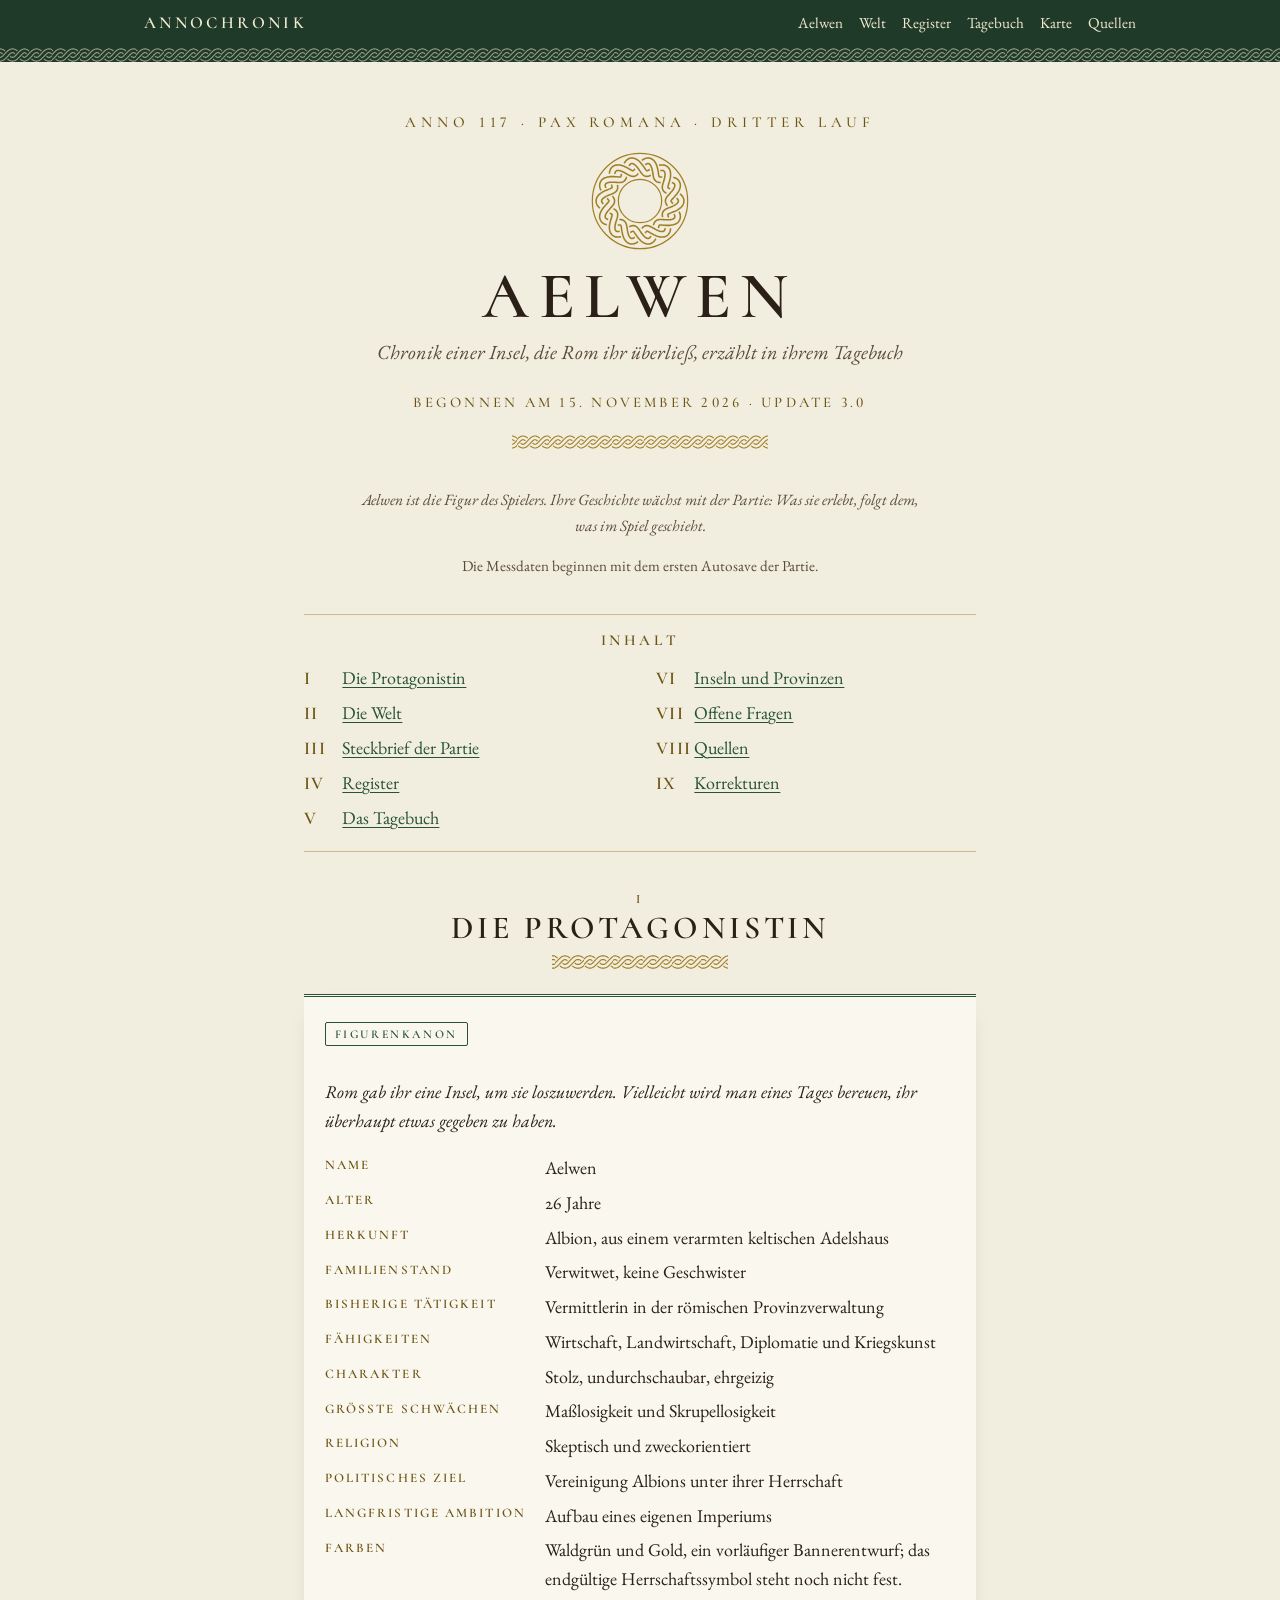
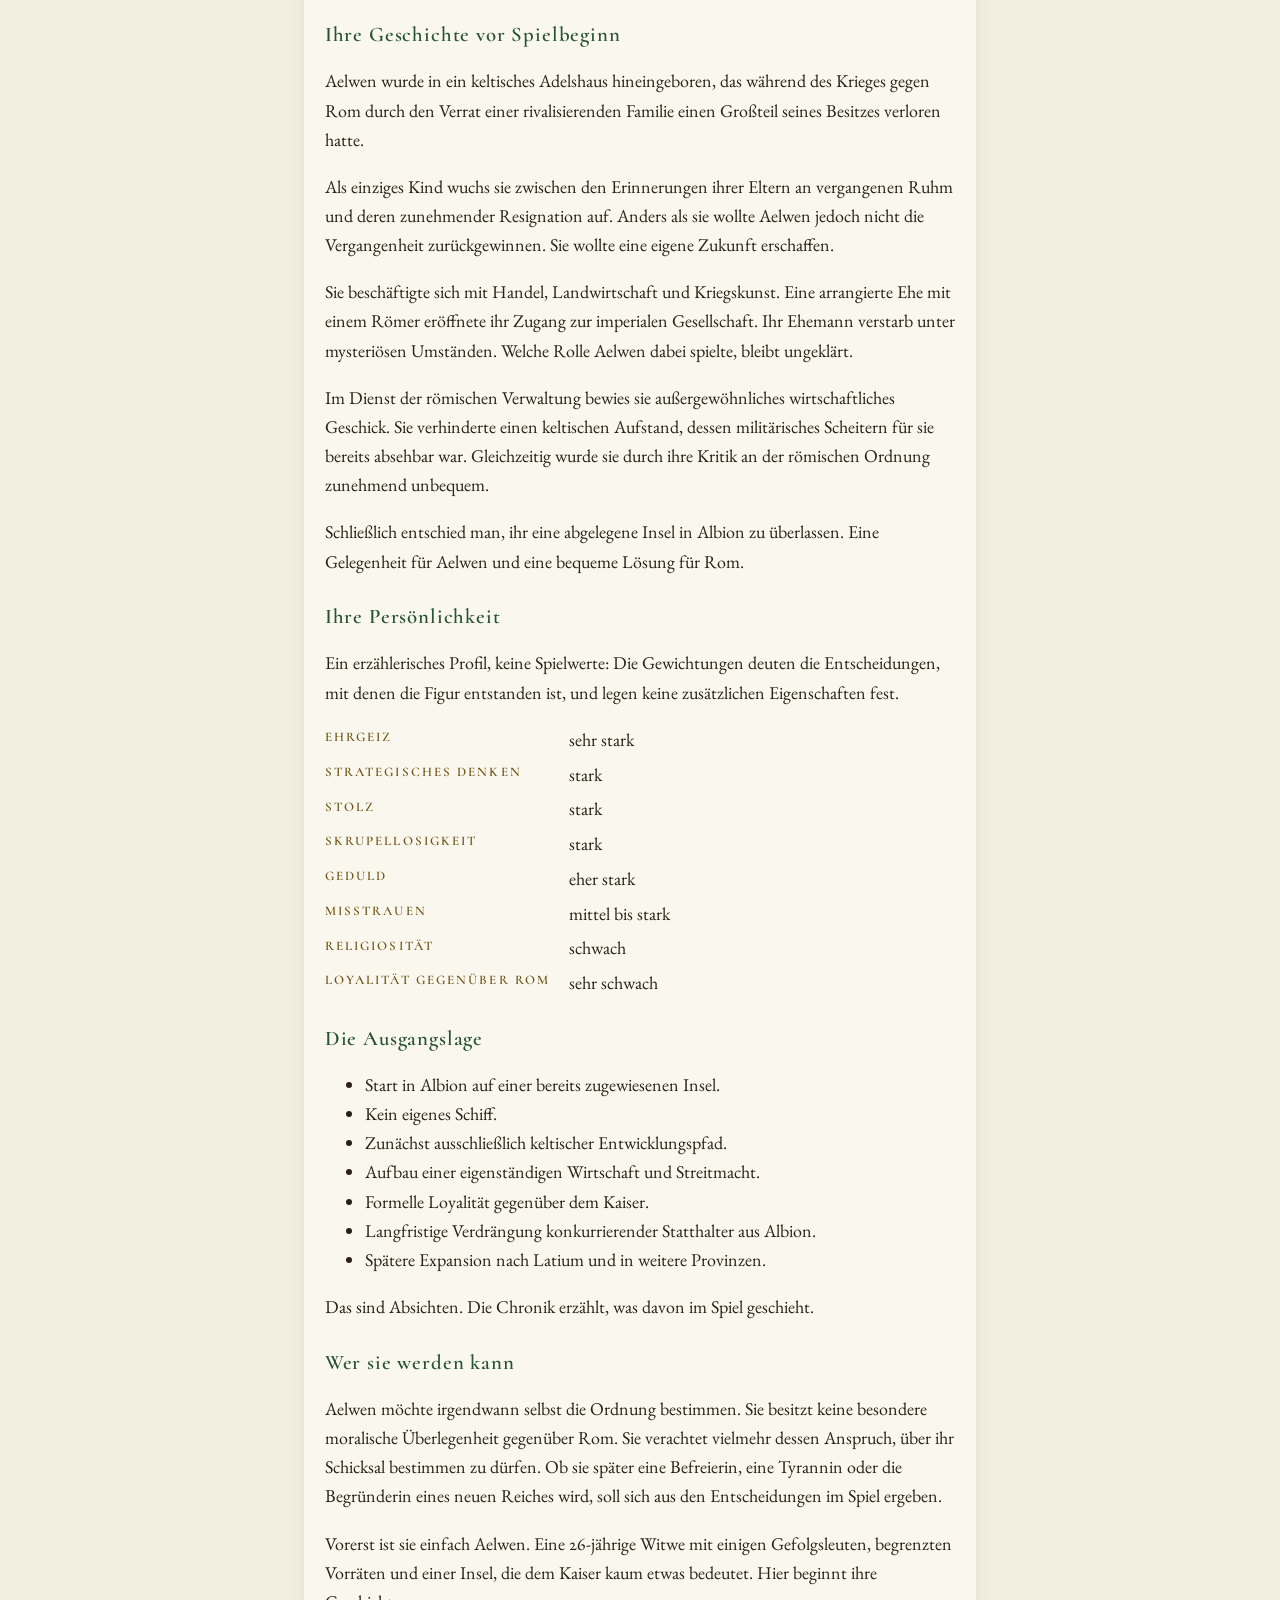
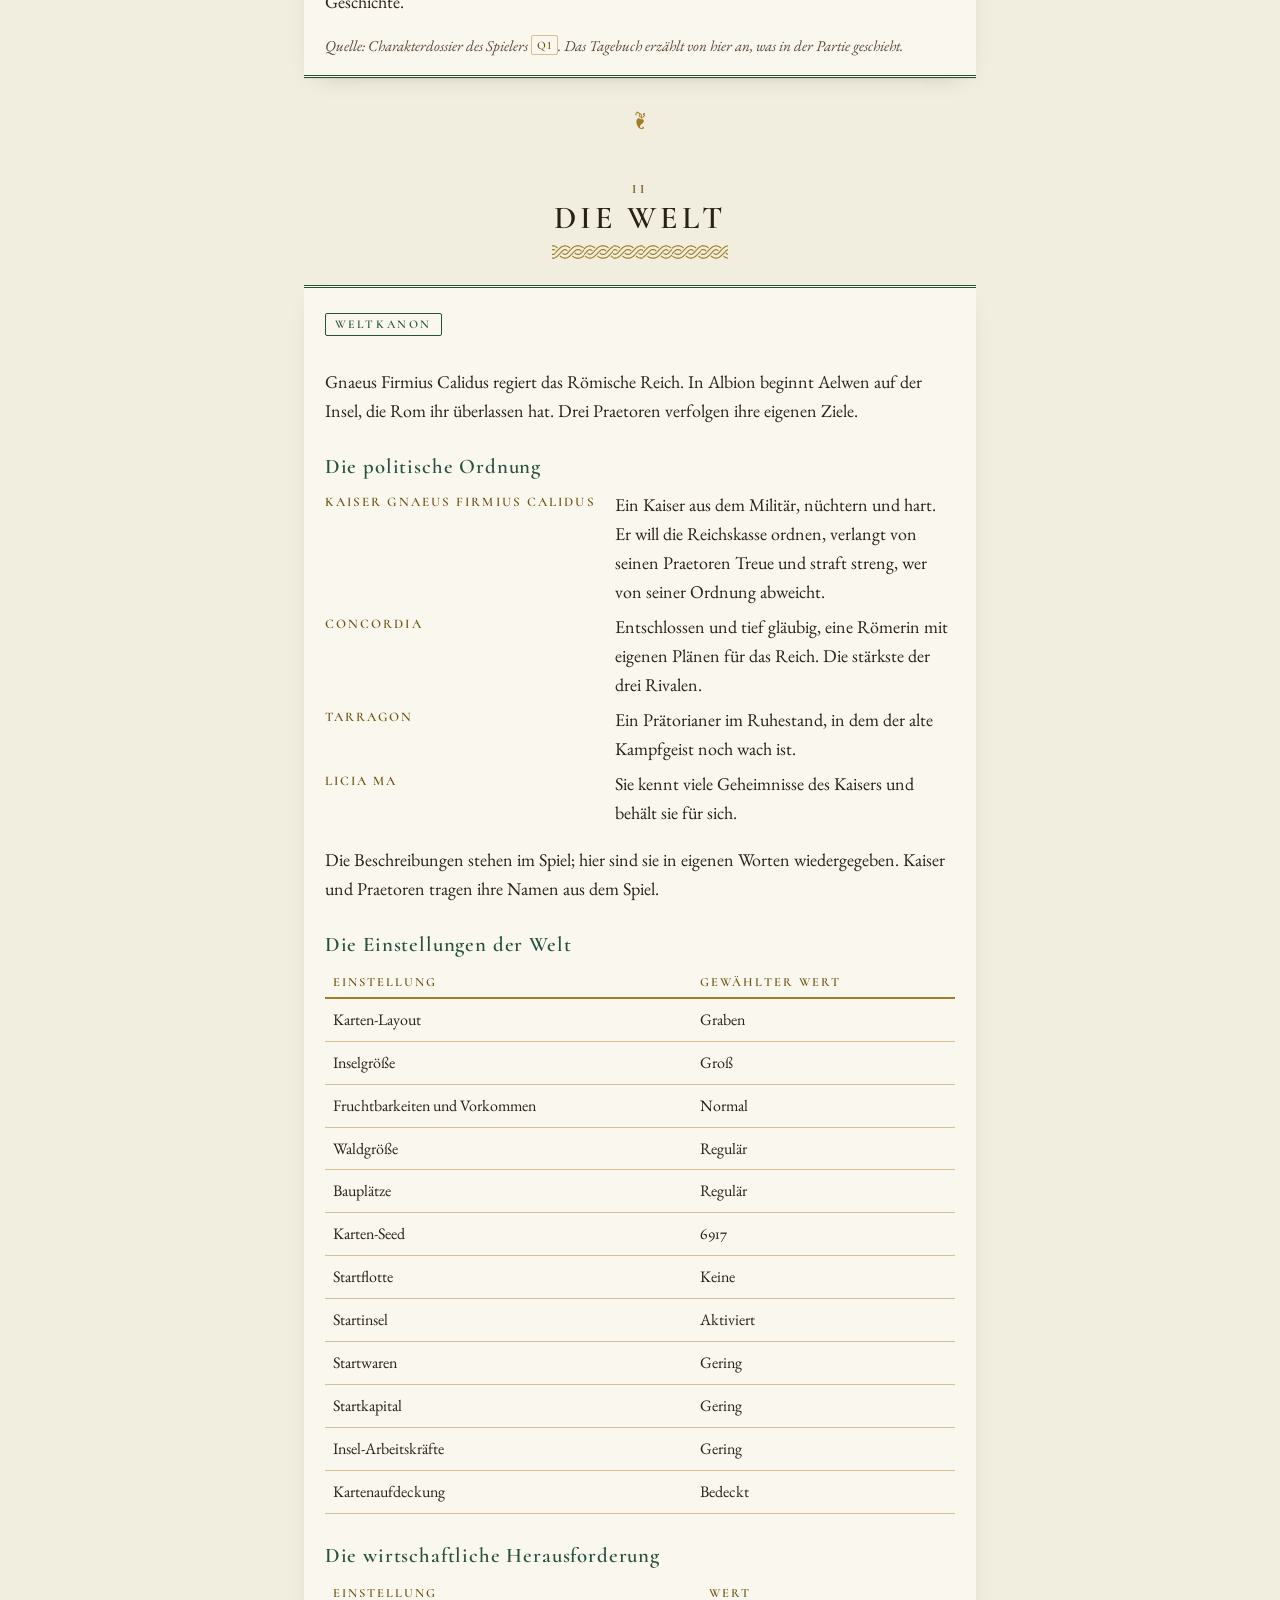
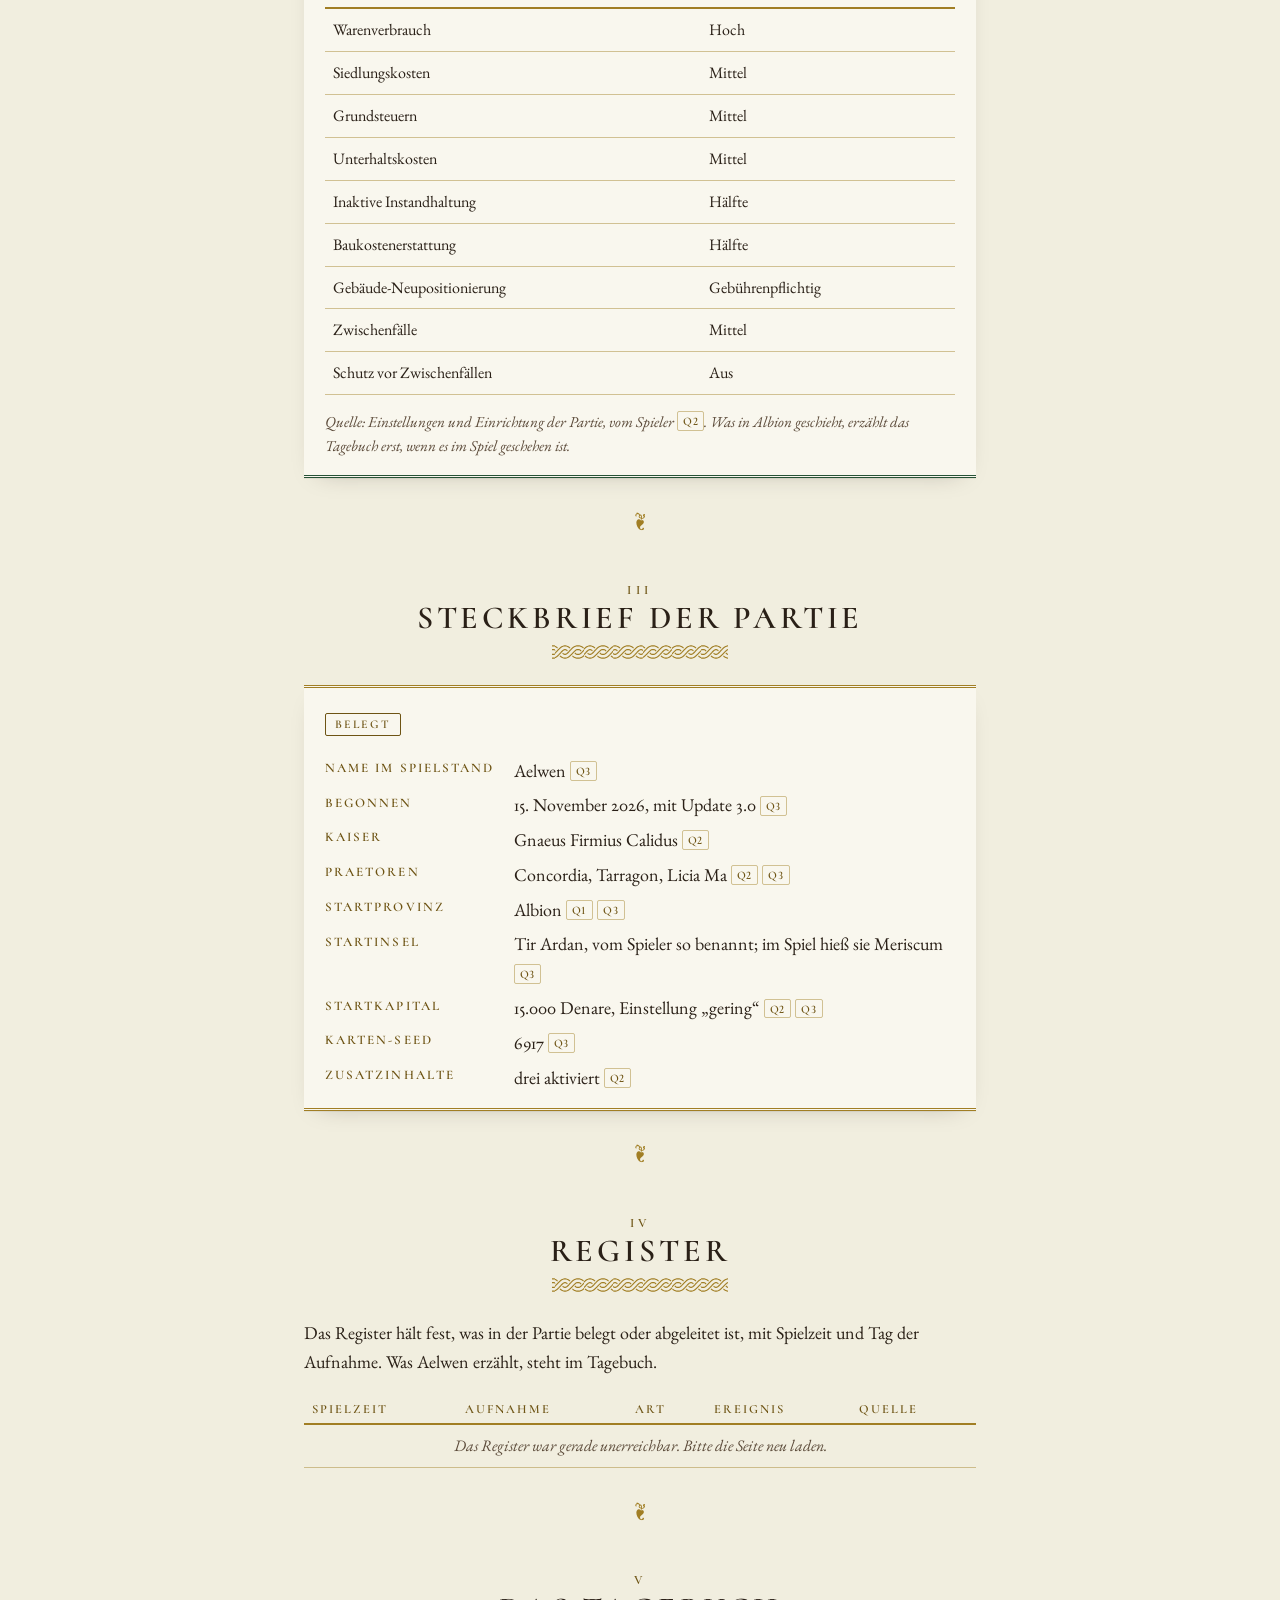
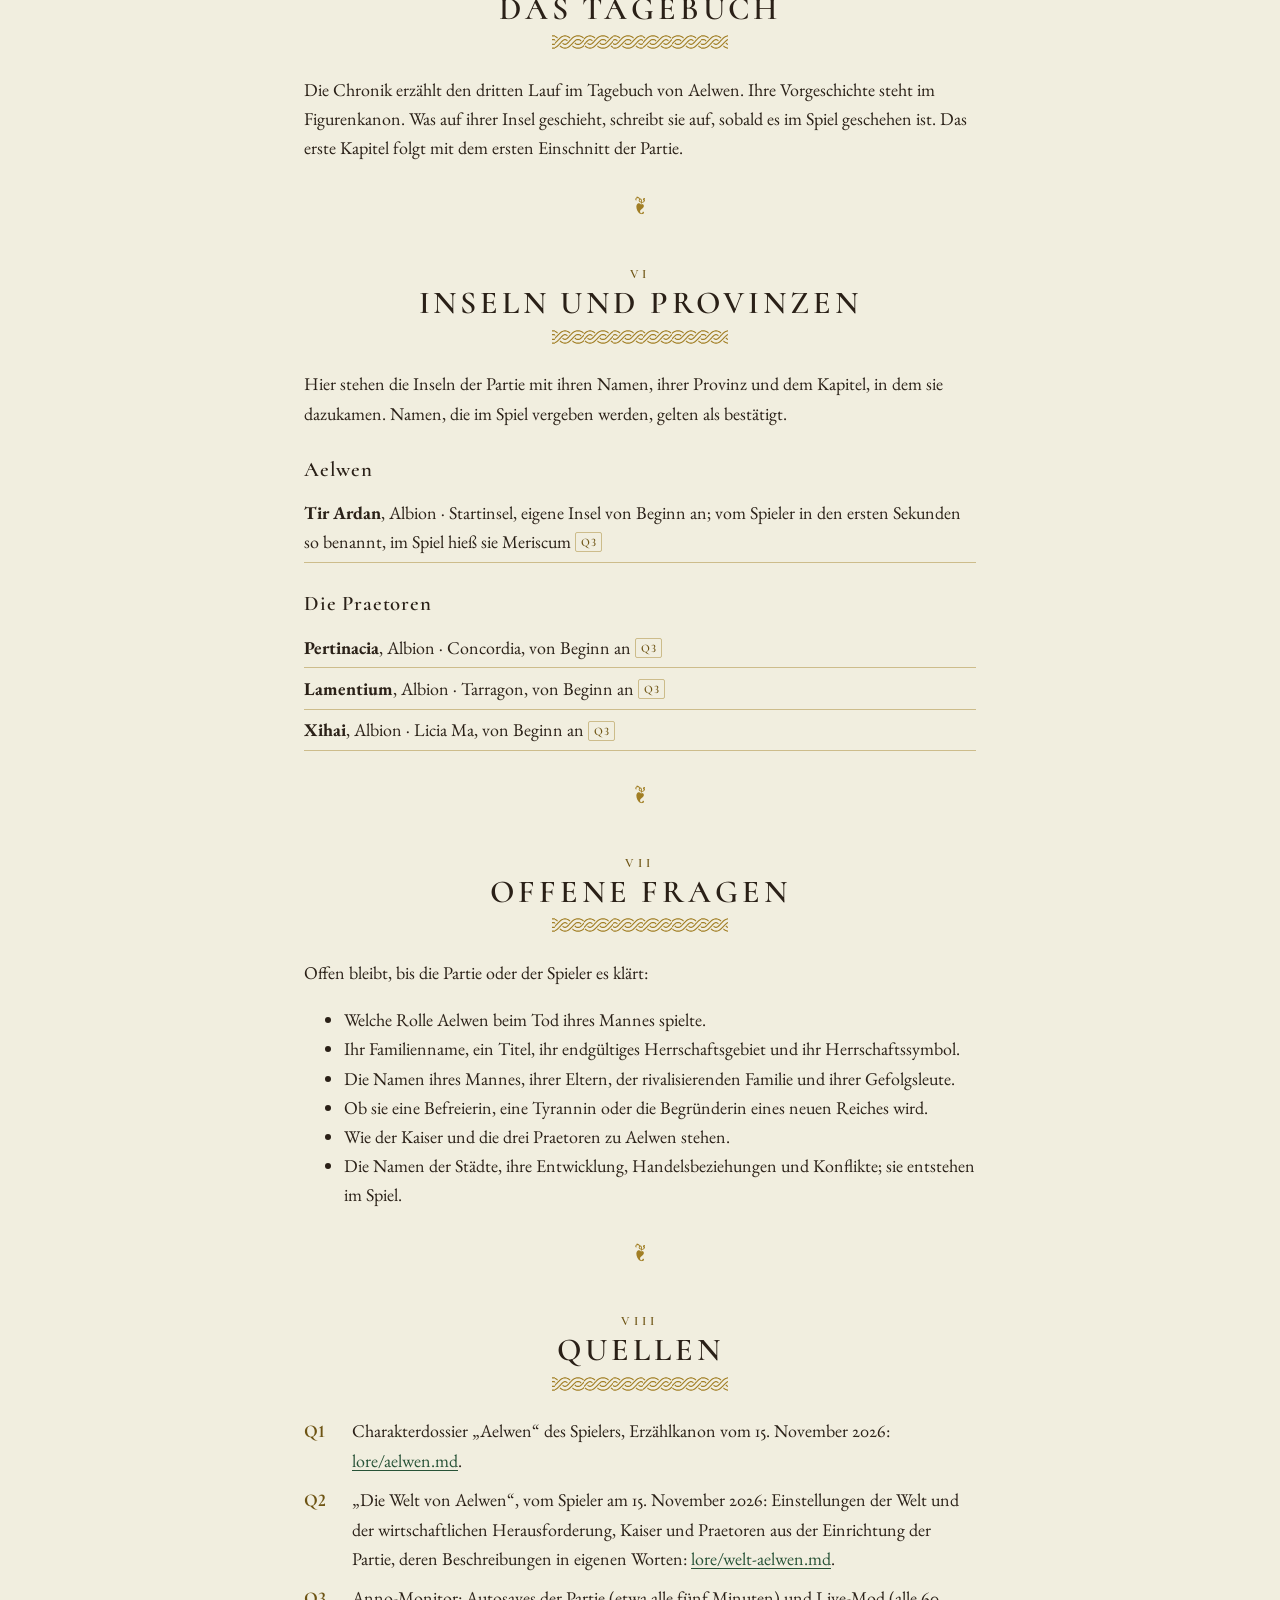
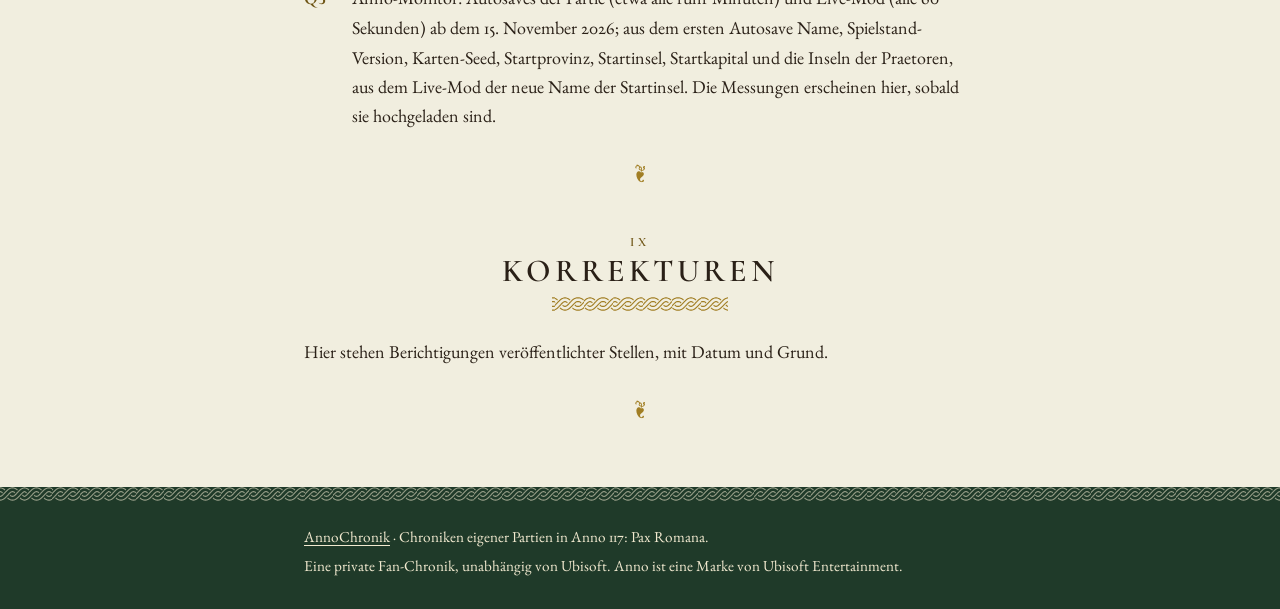
==== commit 70c85df7: "Dritter Lauf: gewählte Karte Der Spieler hat seine Karte gewählt (Seed 6917). Startinsel Tir Ardan, " ====
--- a/saves/dritter-lauf/chronik.html
+++ b/saves/dritter-lauf/chronik.html
@@ -140,7 +140,7 @@
             <tr><td>Fruchtbarkeiten und Vorkommen</td><td>Normal</td></tr>
             <tr><td>Waldgröße</td><td>Regulär</td></tr>
             <tr><td>Bauplätze</td><td>Regulär</td></tr>
-            <tr><td>Karten-Seed</td><td>folgt mit der Karte, die der Spieler behält</td></tr>
+            <tr><td>Karten-Seed</td><td>6917</td></tr>
             <tr><td>Startflotte</td><td>Keine</td></tr>
             <tr><td>Startinsel</td><td>Aktiviert</td></tr>
             <tr><td>Startwaren</td><td>Gering</td></tr>
@@ -184,10 +184,12 @@
         <dt>Begonnen</dt><dd>15. November 2026, mit Update 3.0 <a class="ac-q" href="#q3" aria-label="Quelle Q3">Q3</a></dd>
         <dt>Kaiser</dt><dd>Gnaeus Firmius Calidus <a class="ac-q" href="#q2" aria-label="Quelle Q2">Q2</a></dd>
         <dt>Praetoren</dt><dd>Concordia, Tarragon, Licia Ma <a class="ac-q" href="#q2" aria-label="Quelle Q2">Q2</a> <a class="ac-q" href="#q3" aria-label="Quelle Q3">Q3</a></dd>
-        <dt>Startprovinz</dt><dd>Albion <a class="ac-q" href="#q1" aria-label="Quelle Q1">Q1</a></dd>
+        <dt>Startprovinz</dt><dd>Albion <a class="ac-q" href="#q1" aria-label="Quelle Q1">Q1</a> <a class="ac-q" href="#q3" aria-label="Quelle Q3">Q3</a></dd>
+        <dt>Startinsel</dt><dd>Tir Ardan, vom Spieler so benannt; im Spiel hieß sie Meriscum <a class="ac-q" href="#q3" aria-label="Quelle Q3">Q3</a></dd>
+        <dt>Startkapital</dt><dd>15.000 Denare, Einstellung „gering“ <a class="ac-q" href="#q2" aria-label="Quelle Q2">Q2</a> <a class="ac-q" href="#q3" aria-label="Quelle Q3">Q3</a></dd>
+        <dt>Karten-Seed</dt><dd>6917 <a class="ac-q" href="#q3" aria-label="Quelle Q3">Q3</a></dd>
         <dt>Zusatzinhalte</dt><dd>drei aktiviert <a class="ac-q" href="#q2" aria-label="Quelle Q2">Q2</a></dd>
       </dl>
-      <p>Weil die Partie auf einer Startinsel beginnt, startet der Spieler neu, bis ihm die Karte gefällt. Startinsel, Karten-Seed und Startkapital trägt die Chronik mit der Karte ein, die er behält.</p>
     </div>
     <p class="ac-schluss" aria-hidden="true">❦</p>
   </section>
@@ -216,7 +218,16 @@
     <h2 id="inseln-titel"><span class="ac-nr">VI</span>Inseln und Provinzen</h2>
     <div class="ac-maeander" aria-hidden="true"></div>
     <p>Hier stehen die Inseln der Partie mit ihren Namen, ihrer Provinz und dem Kapitel, in dem sie dazukamen. Namen, die im Spiel vergeben werden, gelten als bestätigt.</p>
-    <p>Die Inseln von Aelwen und den Praetoren stehen hier, sobald der Spieler die Karte behalten hat.</p>
+    <h3>Aelwen</h3>
+    <ul class="ac-inselliste">
+      <li><b>Tir Ardan</b>, Albion · Startinsel, eigene Insel von Beginn an; vom Spieler in den ersten Sekunden so benannt, im Spiel hieß sie Meriscum <a class="ac-q" href="#q3" aria-label="Quelle Q3">Q3</a></li>
+    </ul>
+    <h3>Die Praetoren</h3>
+    <ul class="ac-inselliste">
+      <li><b>Pertinacia</b>, Albion · Concordia, von Beginn an <a class="ac-q" href="#q3" aria-label="Quelle Q3">Q3</a></li>
+      <li><b>Lamentium</b>, Albion · Tarragon, von Beginn an <a class="ac-q" href="#q3" aria-label="Quelle Q3">Q3</a></li>
+      <li><b>Xihai</b>, Albion · Licia Ma, von Beginn an <a class="ac-q" href="#q3" aria-label="Quelle Q3">Q3</a></li>
+    </ul>
     <p class="ac-schluss" aria-hidden="true">❦</p>
   </section>
 
@@ -241,7 +252,7 @@
     <ol class="ac-quellen">
       <li id="q1"><b>Q1</b>Charakterdossier „Aelwen“ des Spielers, Erzählkanon vom 15. November 2026: <a href="../../lore/aelwen.md">lore/aelwen.md</a>.</li>
       <li id="q2"><b>Q2</b>„Die Welt von Aelwen“, vom Spieler am 15. November 2026: Einstellungen der Welt und der wirtschaftlichen Herausforderung, Kaiser und Praetoren aus der Einrichtung der Partie, deren Beschreibungen in eigenen Worten: <a href="../../lore/welt-aelwen.md">lore/welt-aelwen.md</a>.</li>
-      <li id="q3"><b>Q3</b>Anno-Monitor: Autosaves der Partie (etwa alle fünf Minuten) und Live-Mod (alle 60 Sekunden) ab dem 15. November 2026; aus dem ersten Autosave der Karte, die der Spieler behält, Name, Spielstand-Version, Startinsel und Startkapital. Die Messungen erscheinen hier, sobald sie hochgeladen sind.</li>
+      <li id="q3"><b>Q3</b>Anno-Monitor: Autosaves der Partie (etwa alle fünf Minuten) und Live-Mod (alle 60 Sekunden) ab dem 15. November 2026; aus dem ersten Autosave Name, Spielstand-Version, Karten-Seed, Startprovinz, Startinsel, Startkapital und die Inseln der Praetoren, aus dem Live-Mod der neue Name der Startinsel. Die Messungen erscheinen hier, sobald sie hochgeladen sind.</li>
     </ol>
     <p class="ac-schluss" aria-hidden="true">❦</p>
   </section>
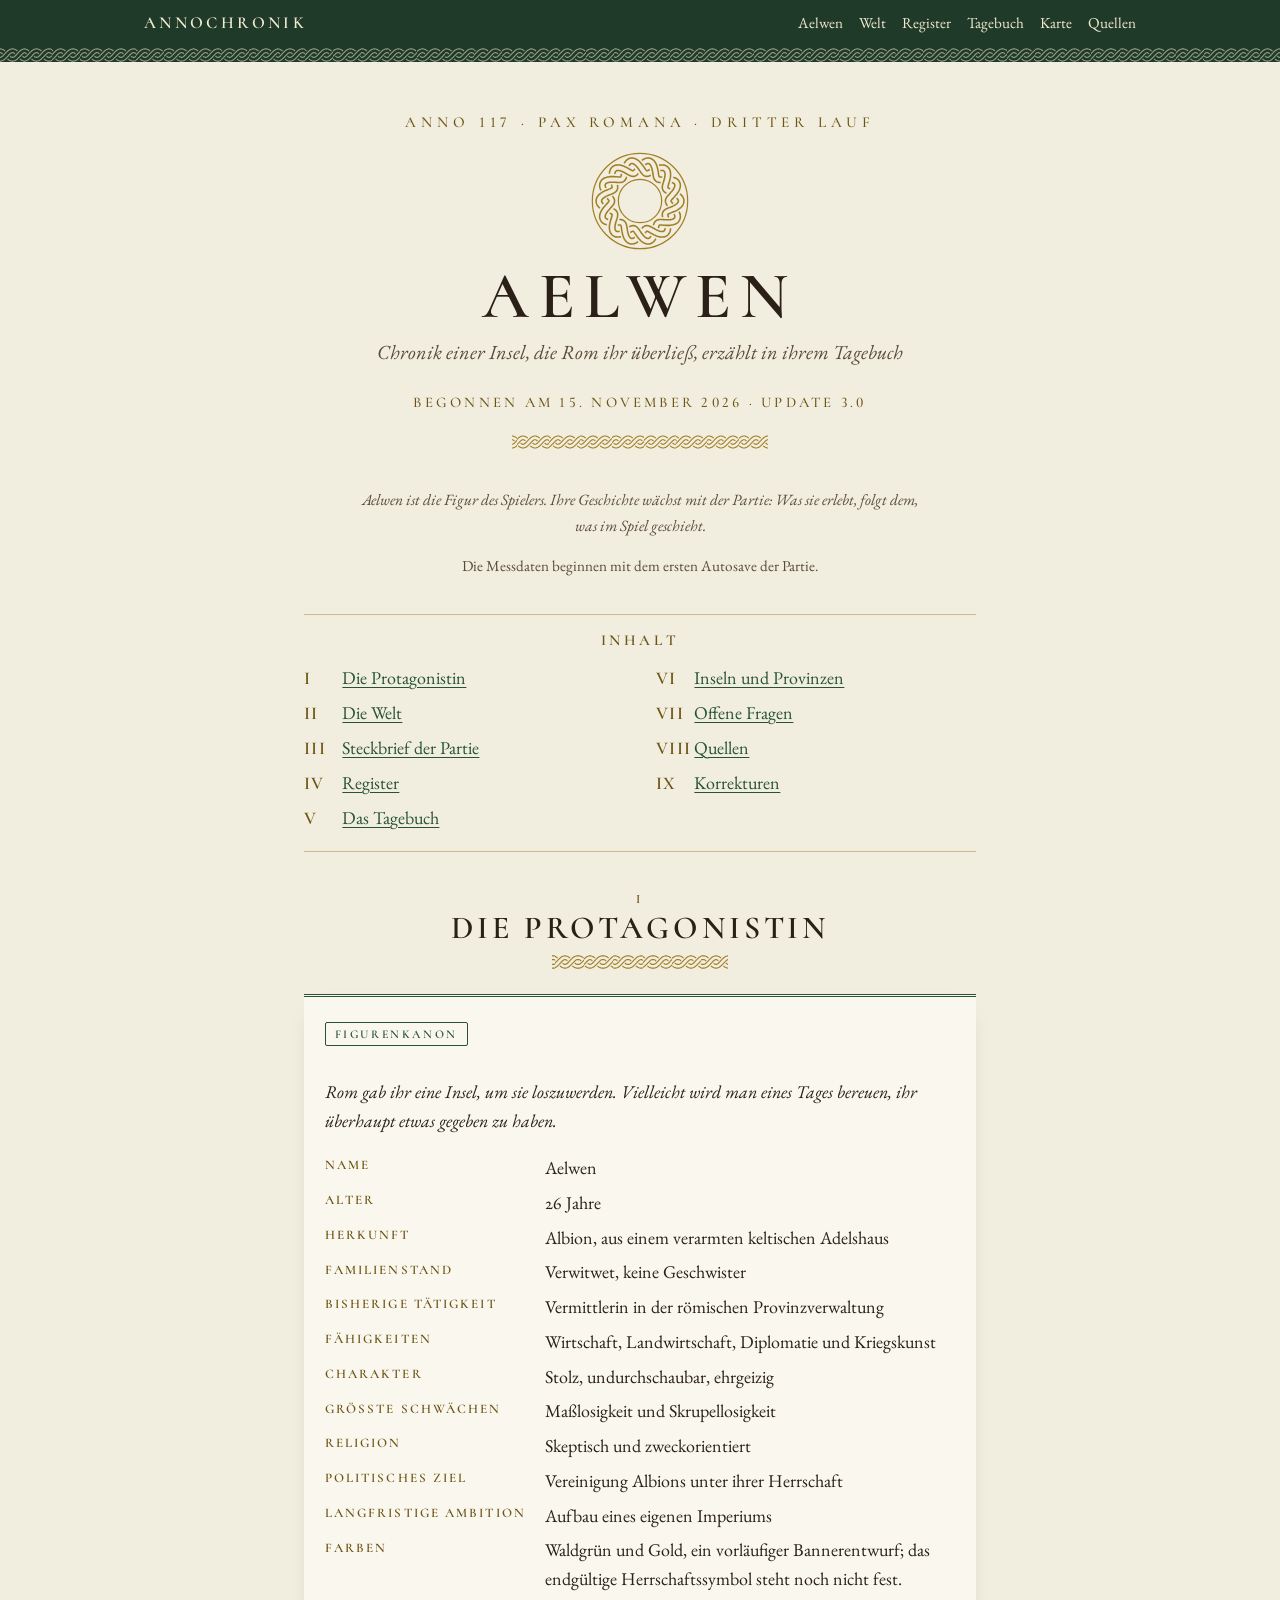
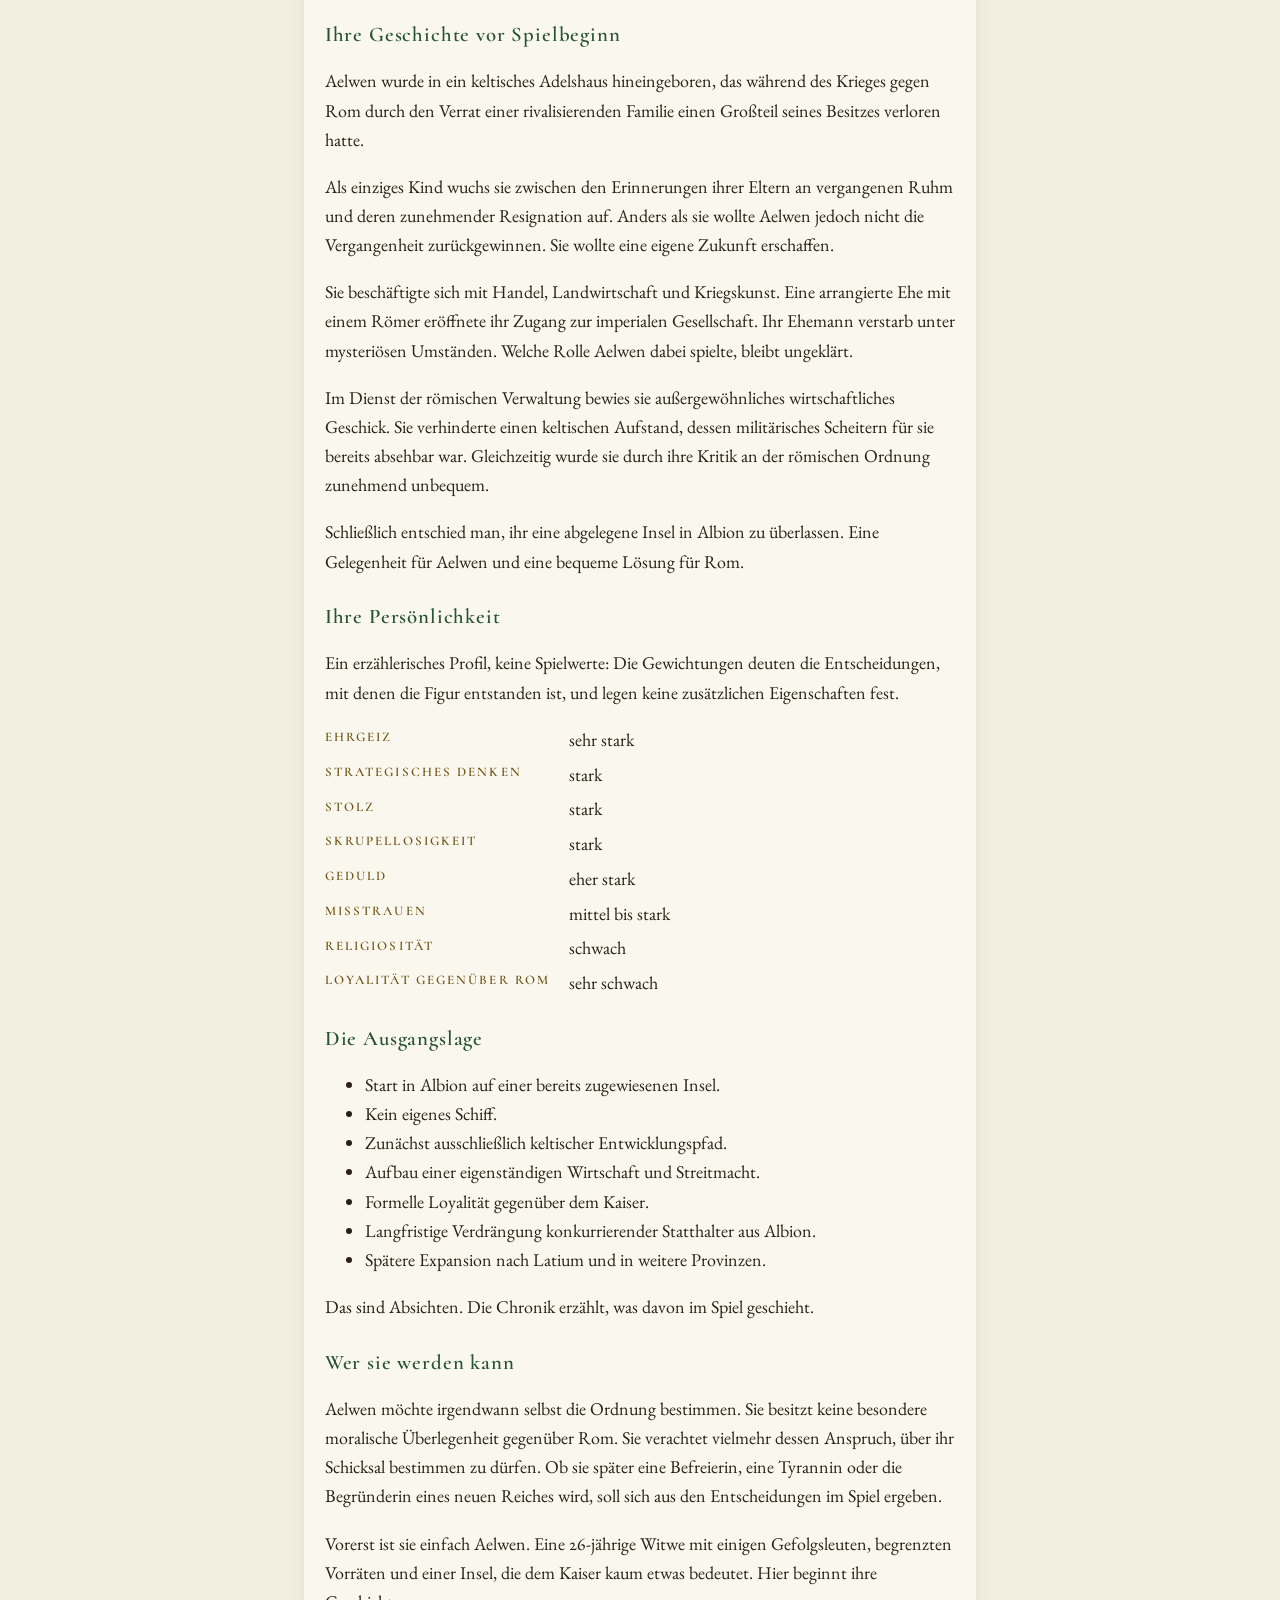
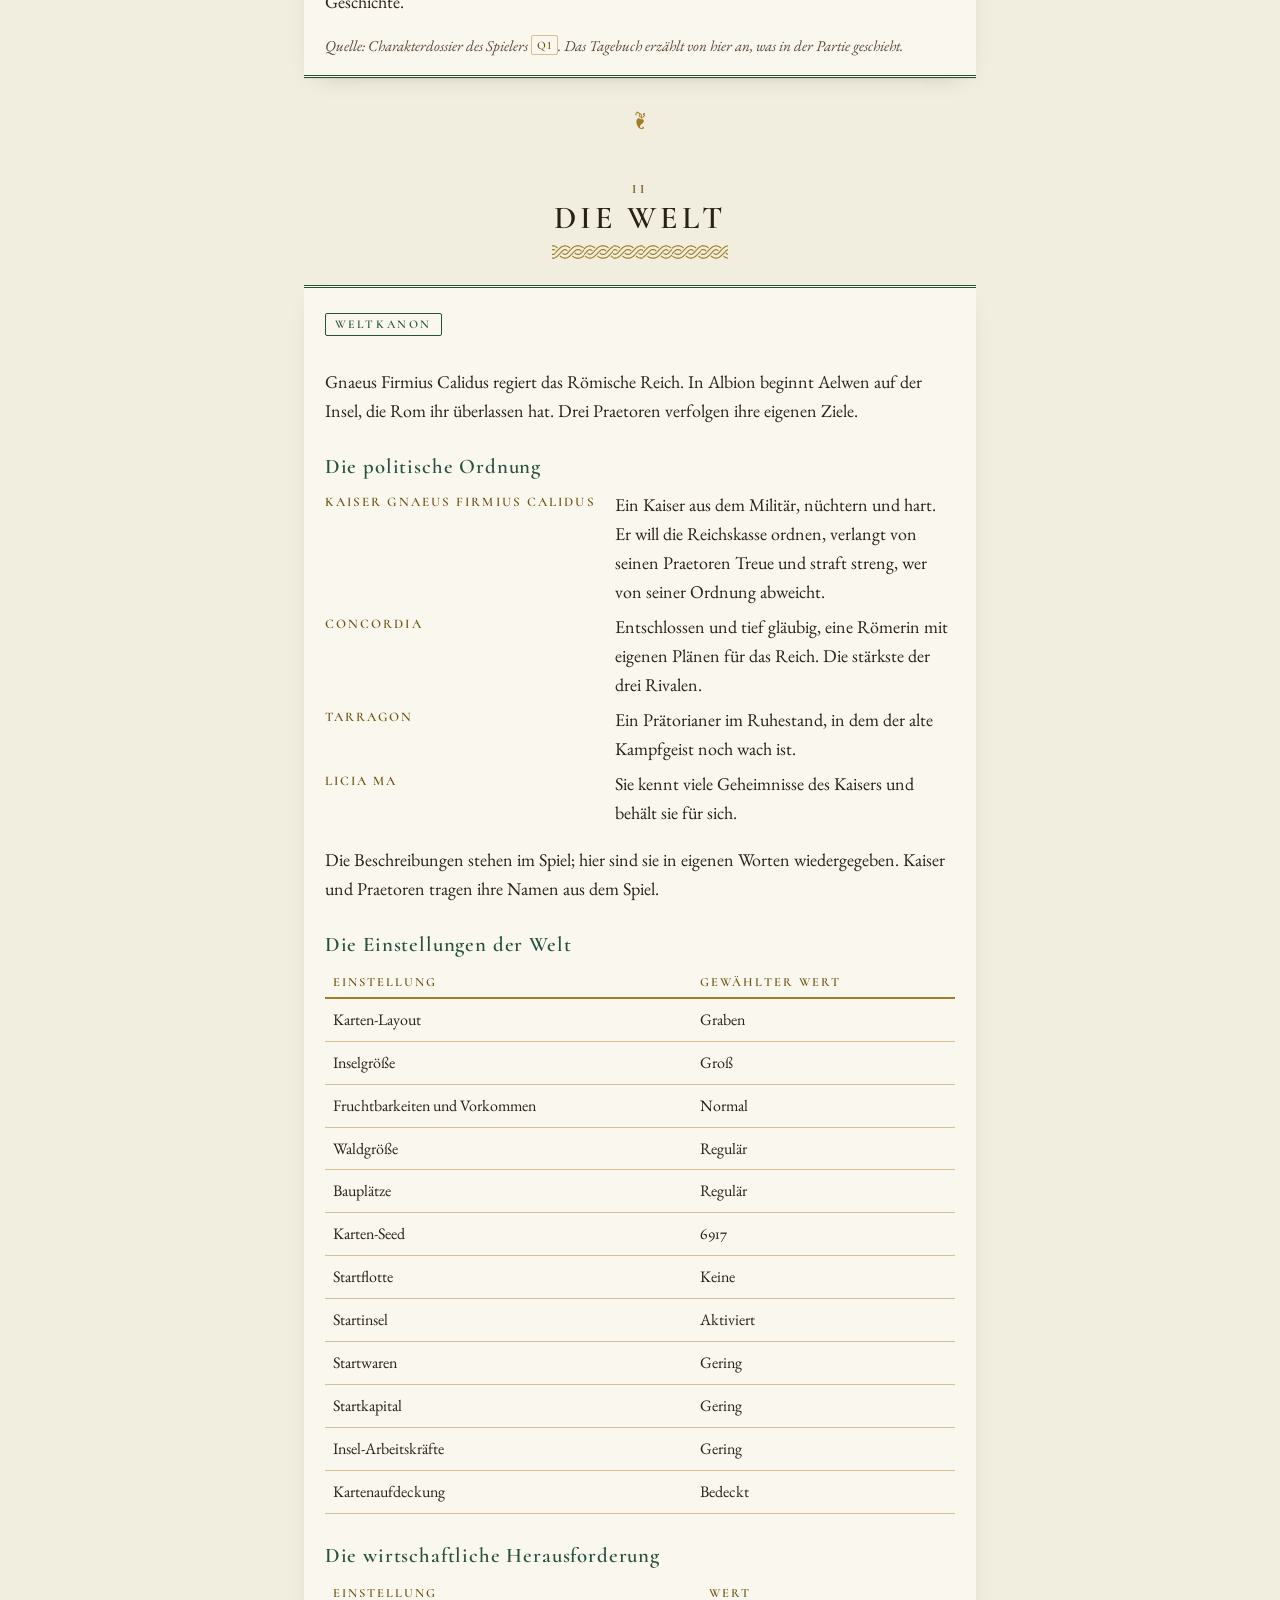
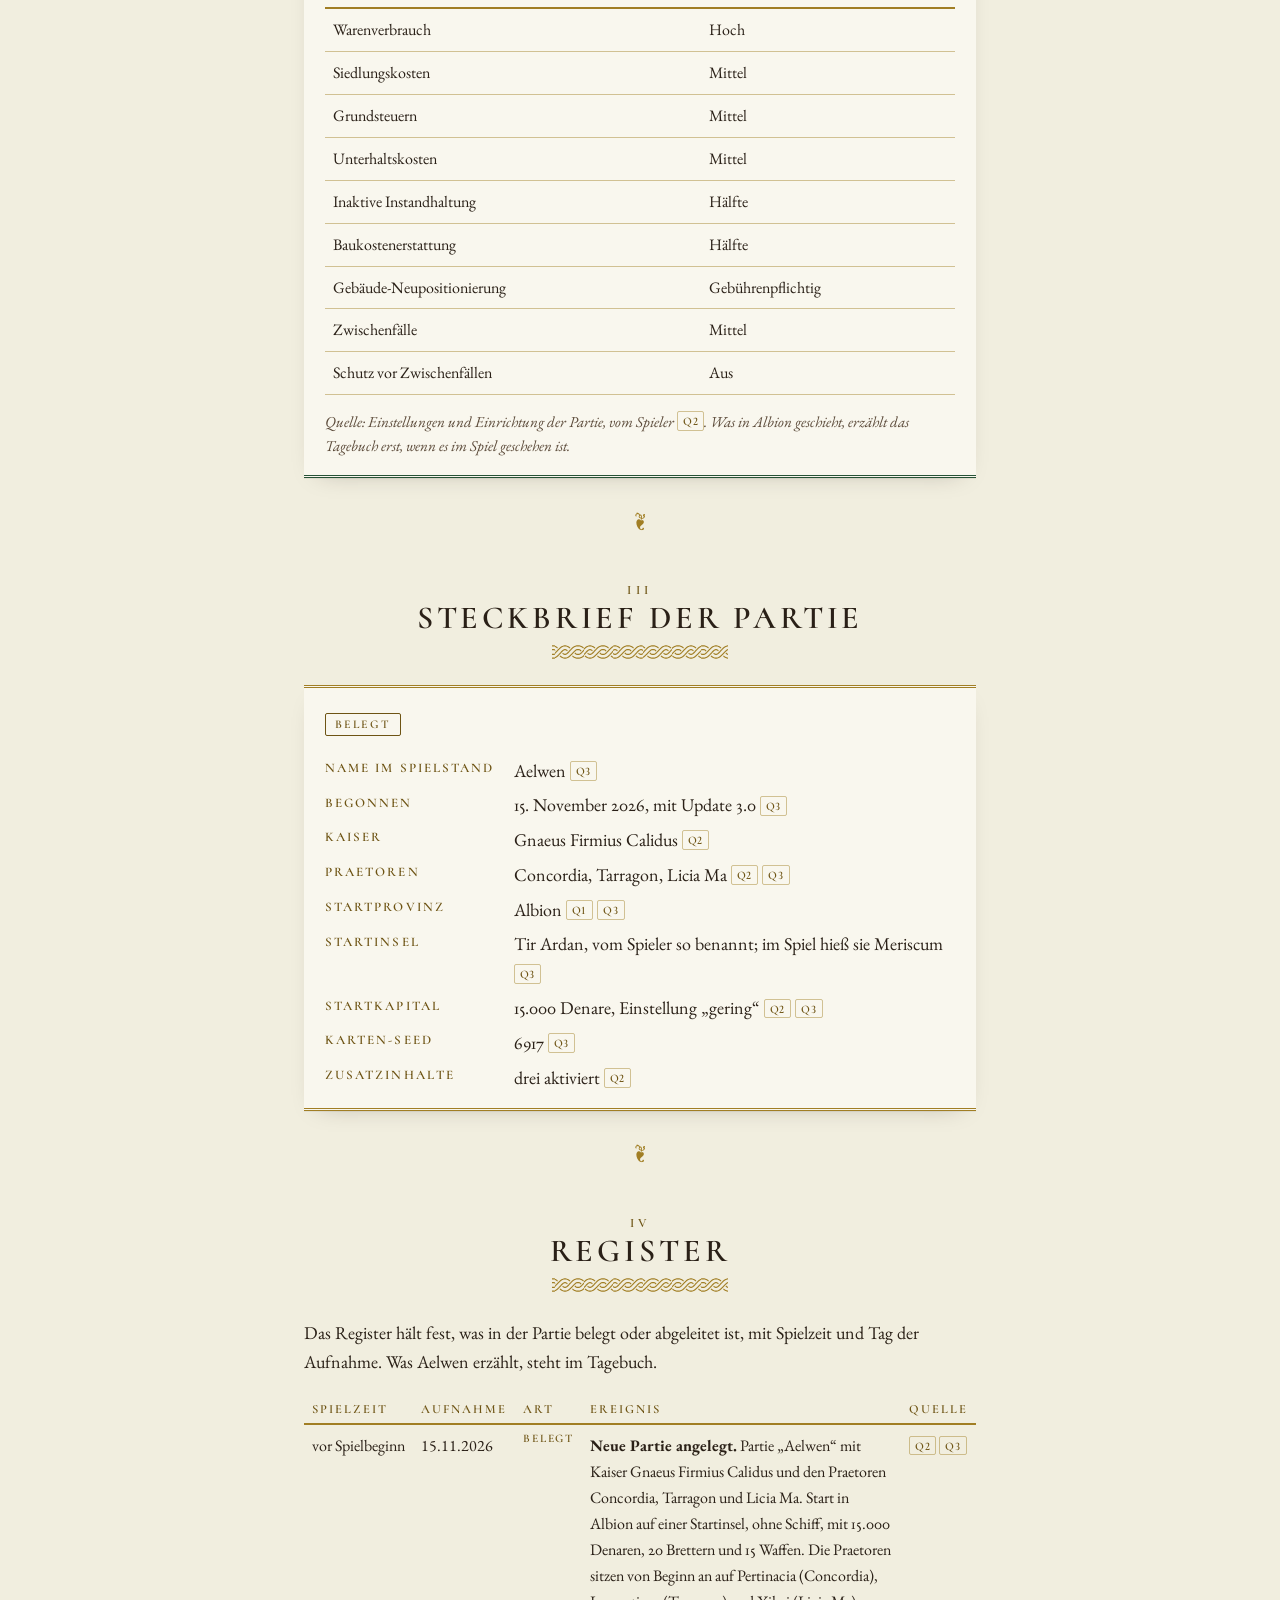
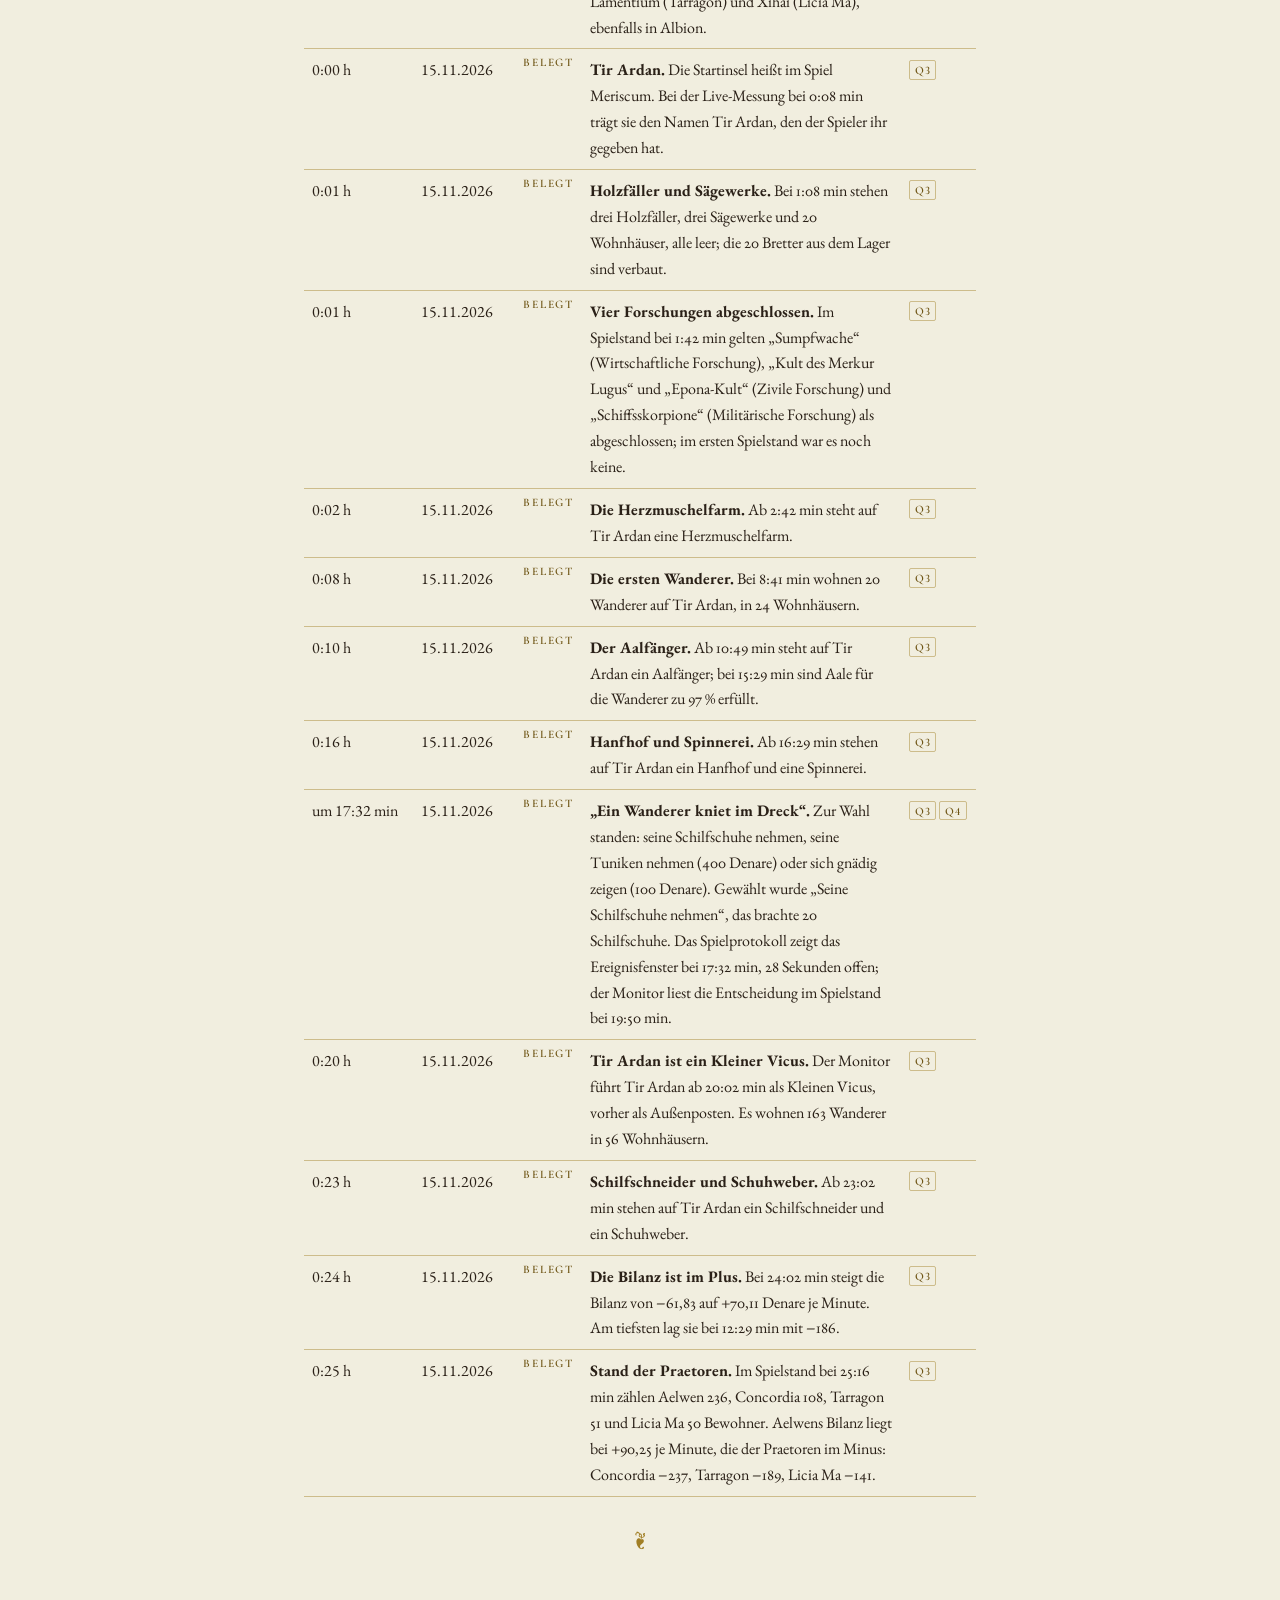
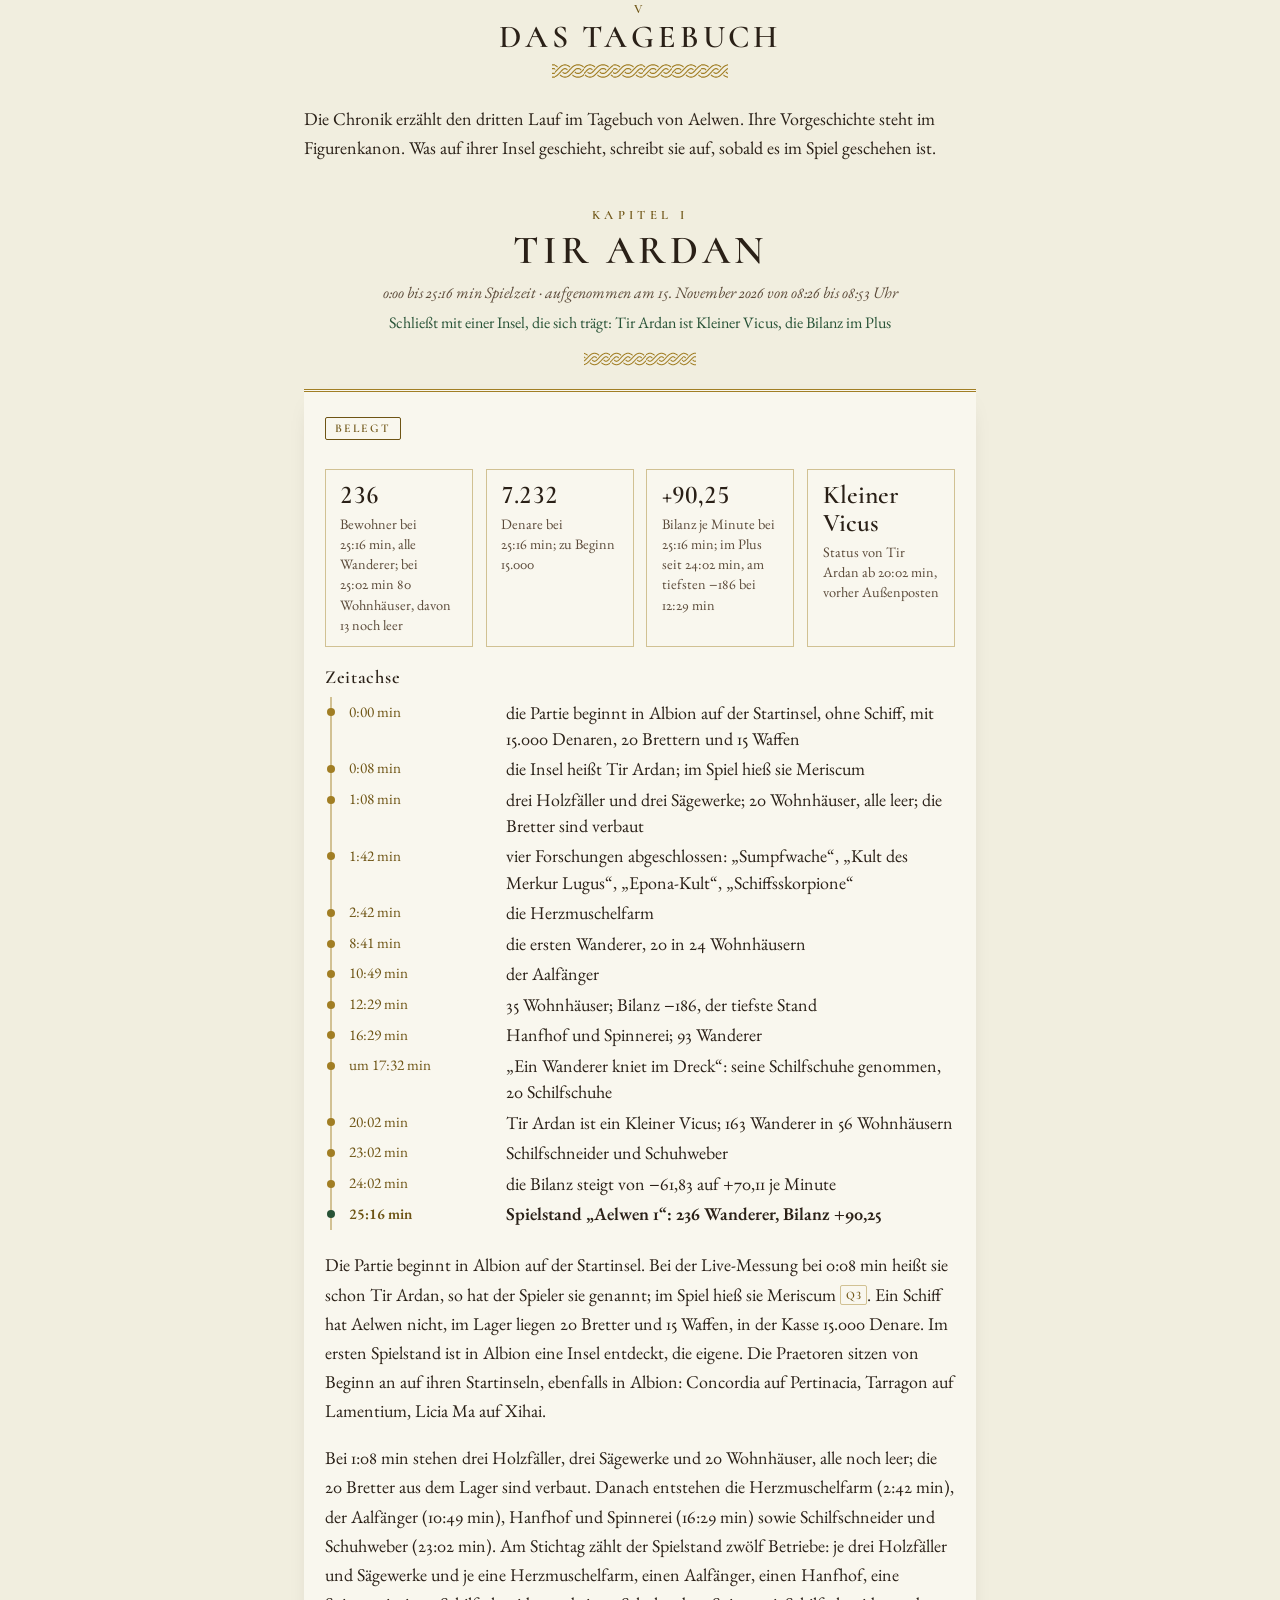
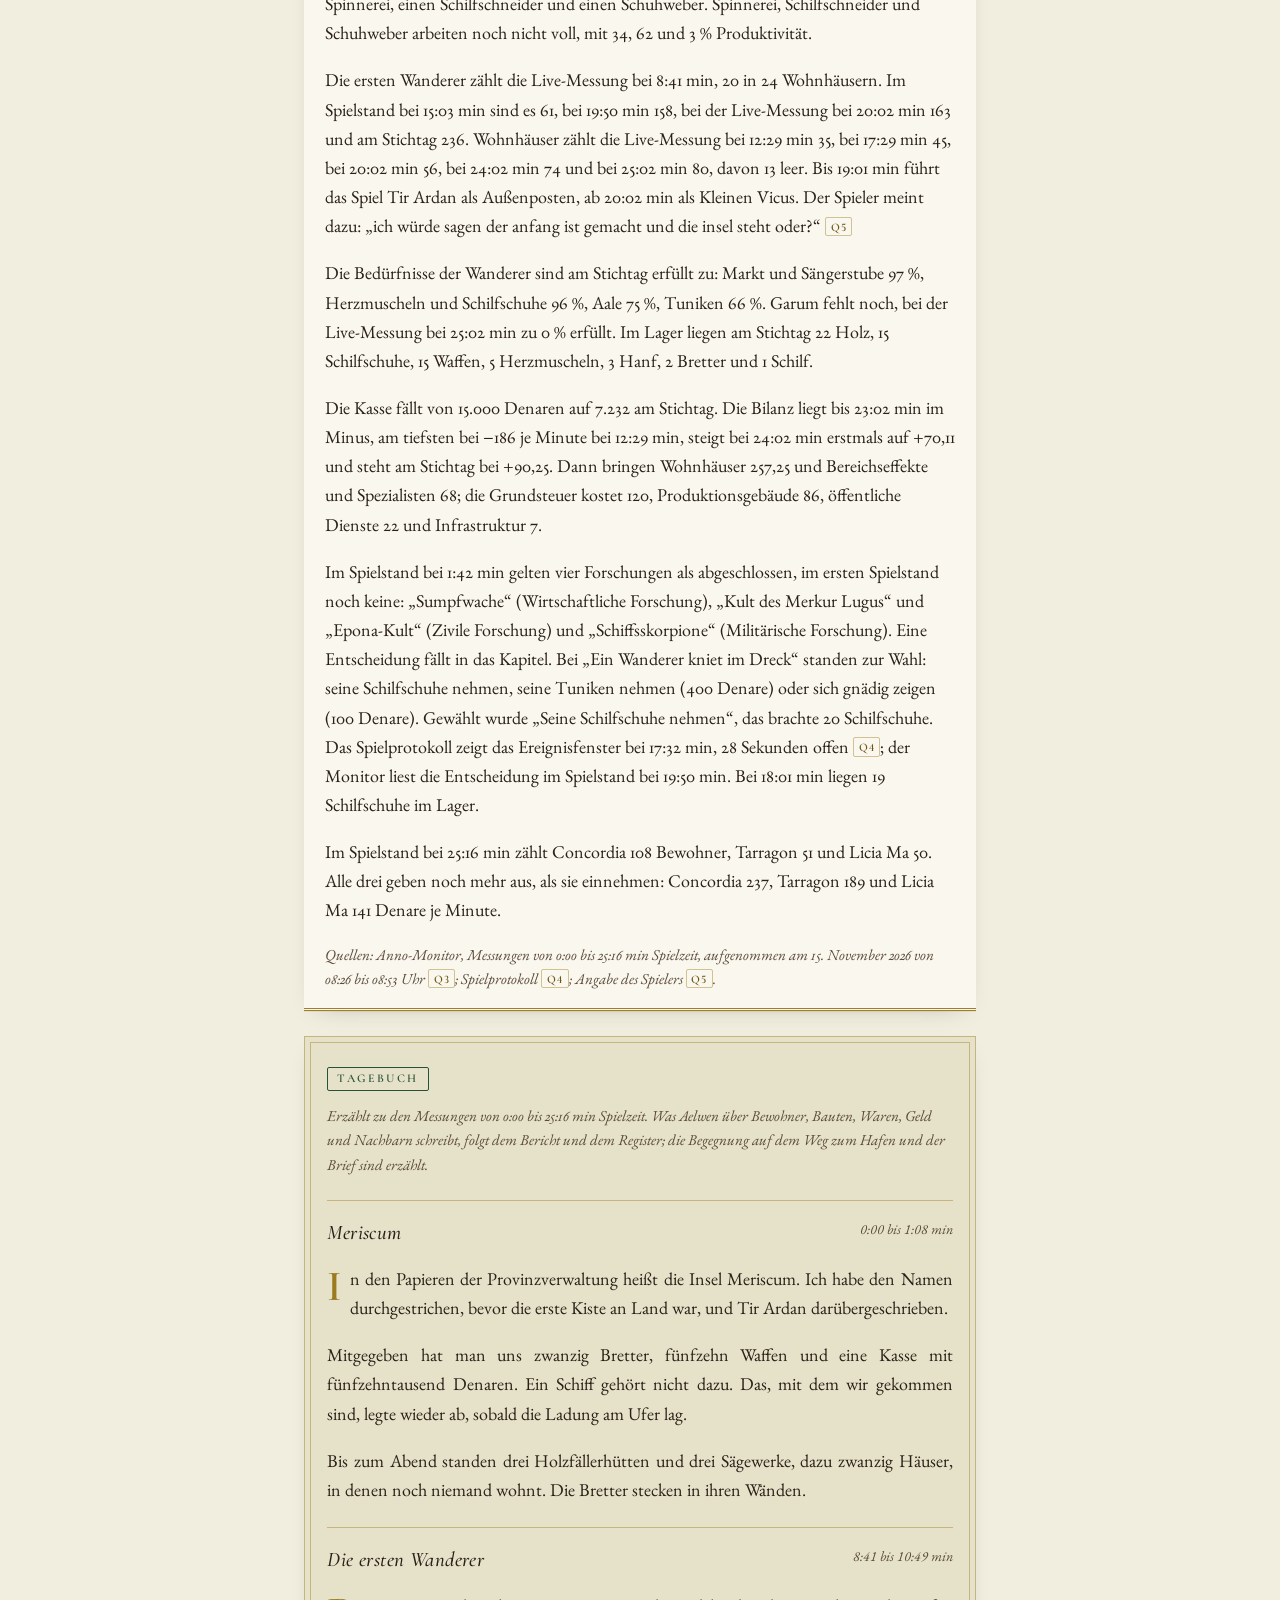
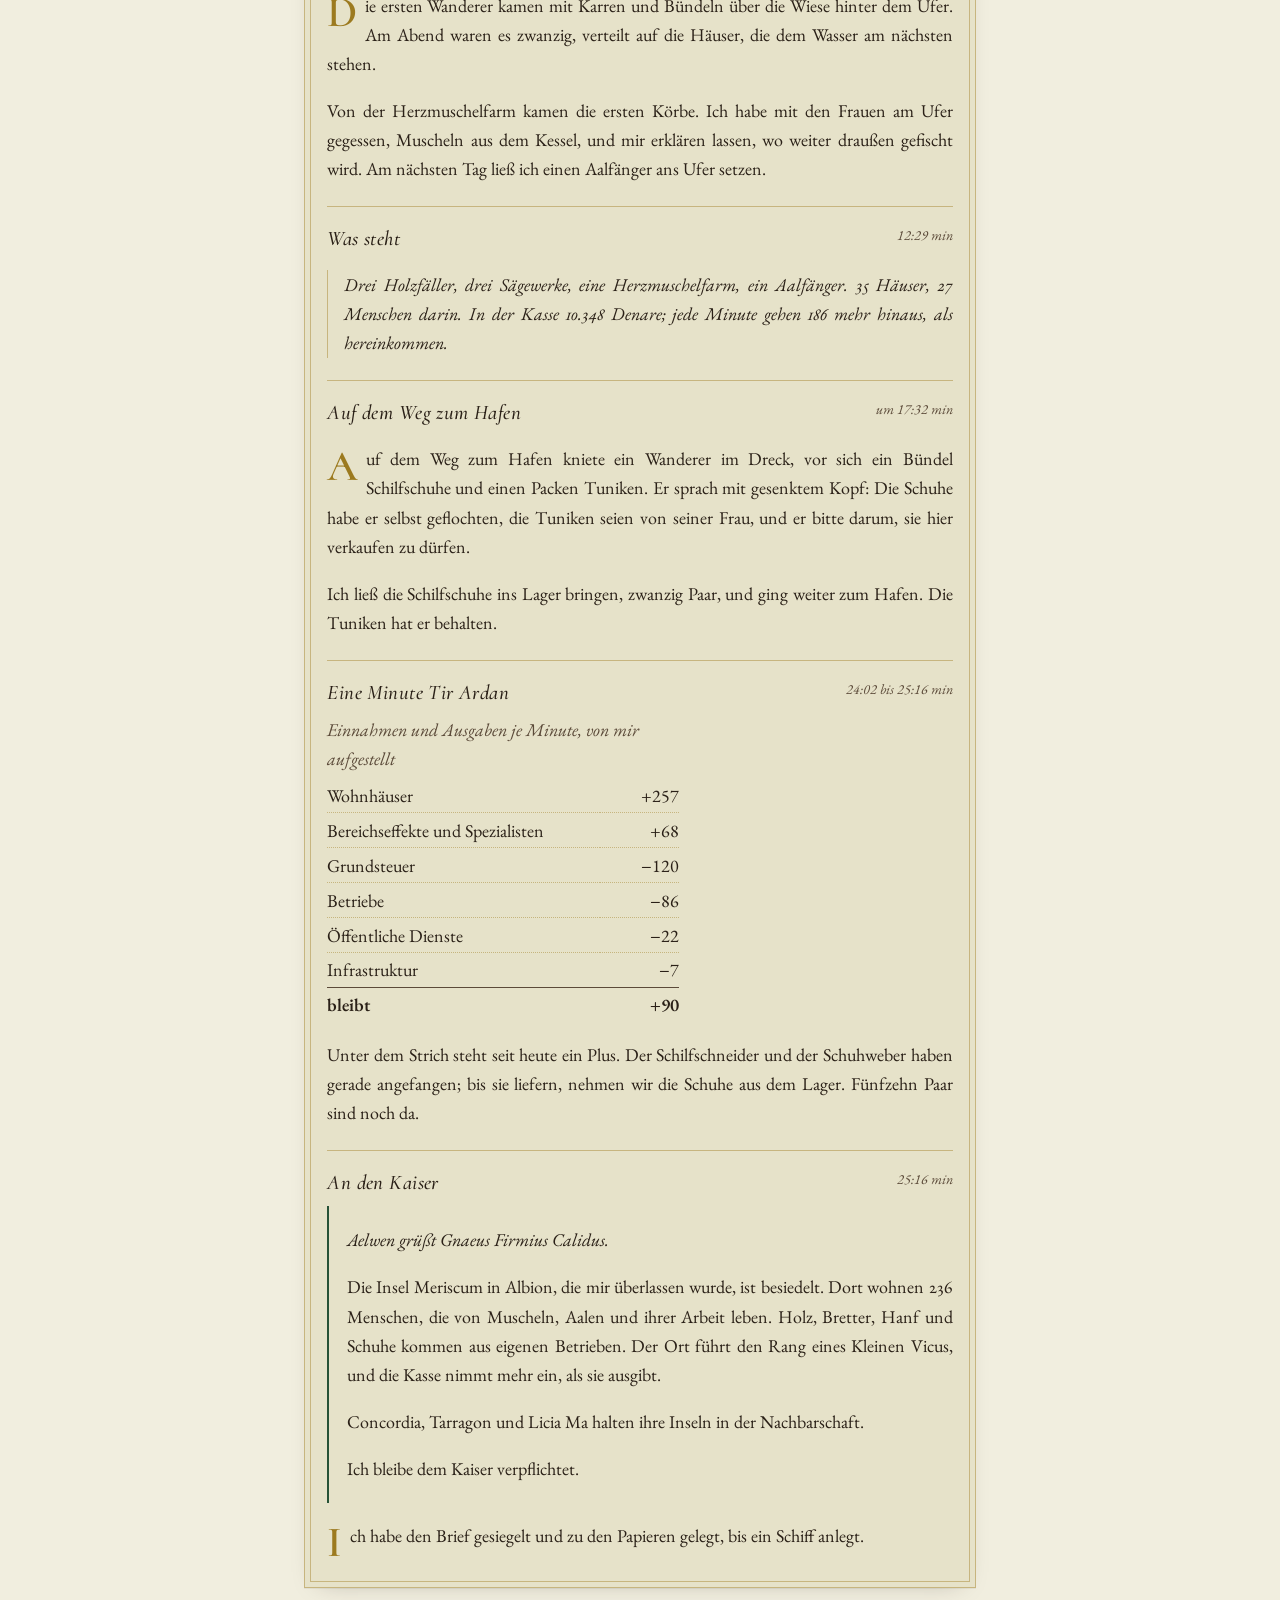
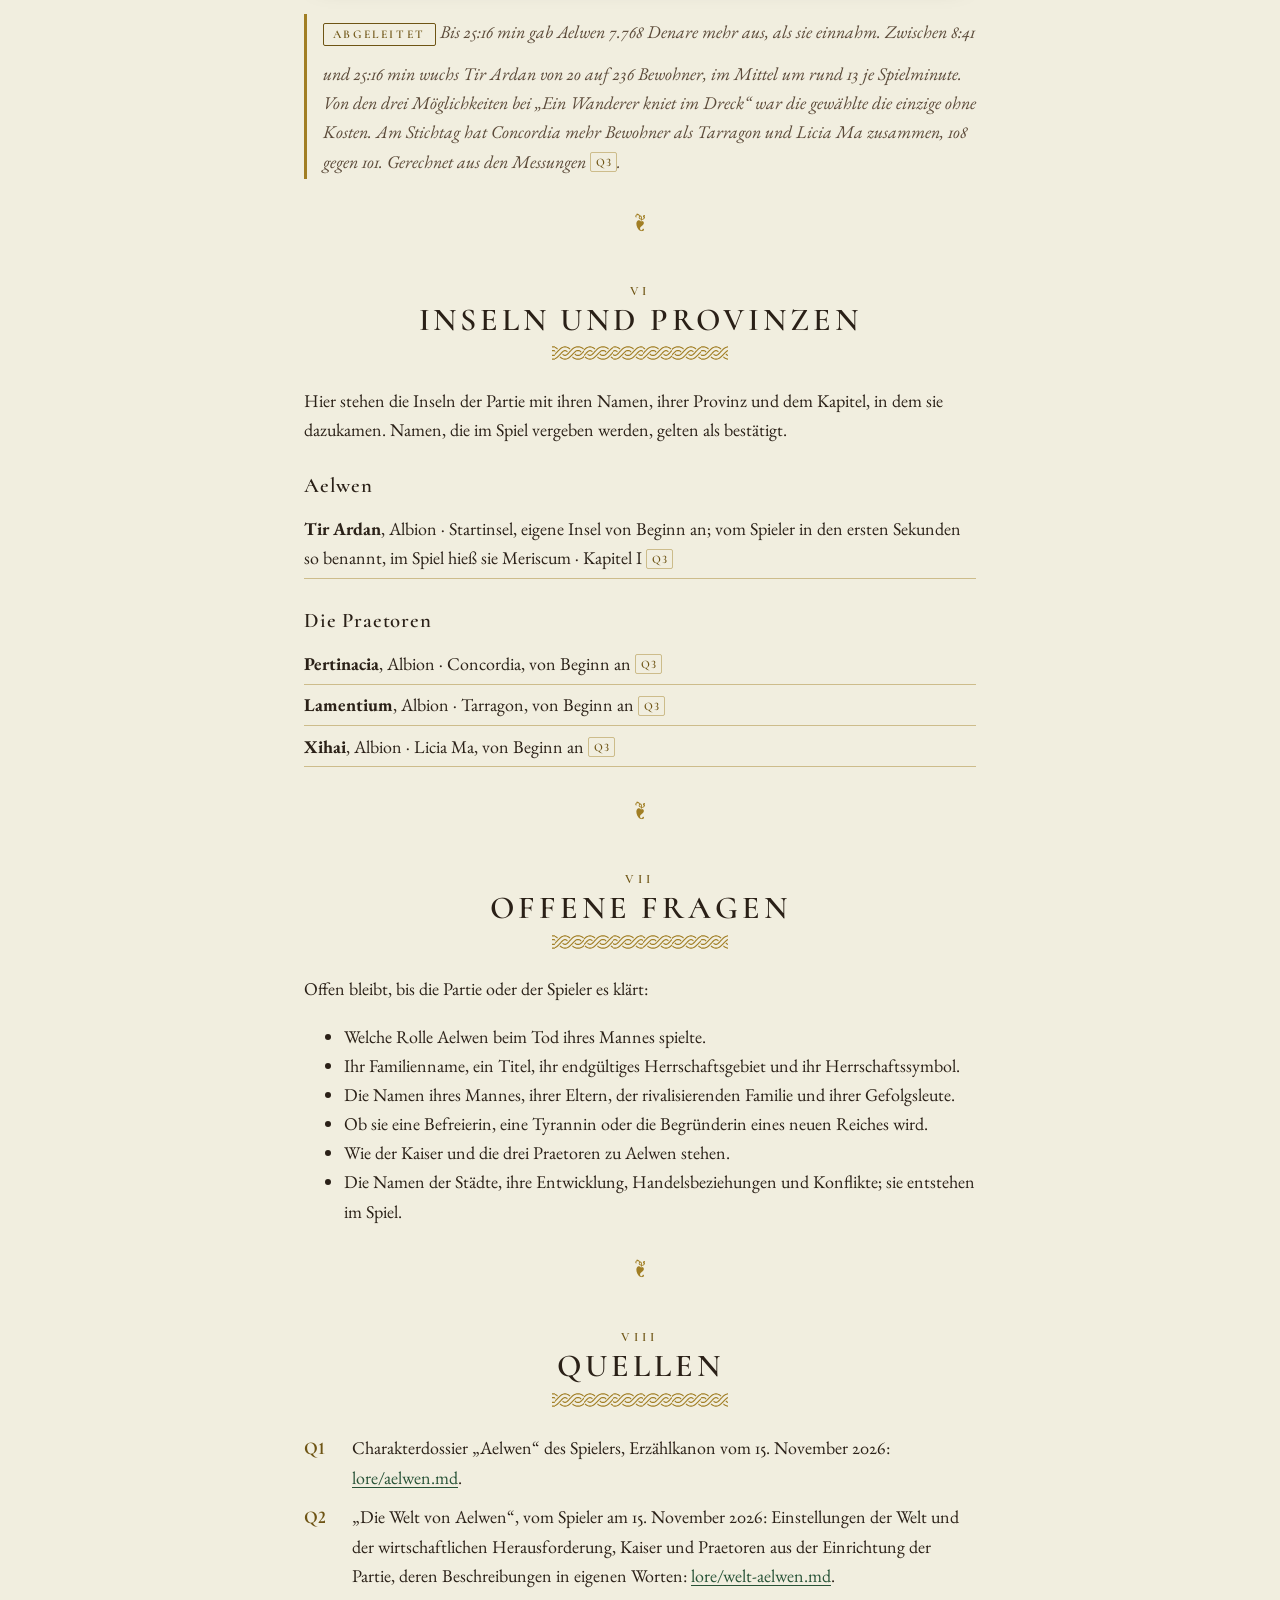
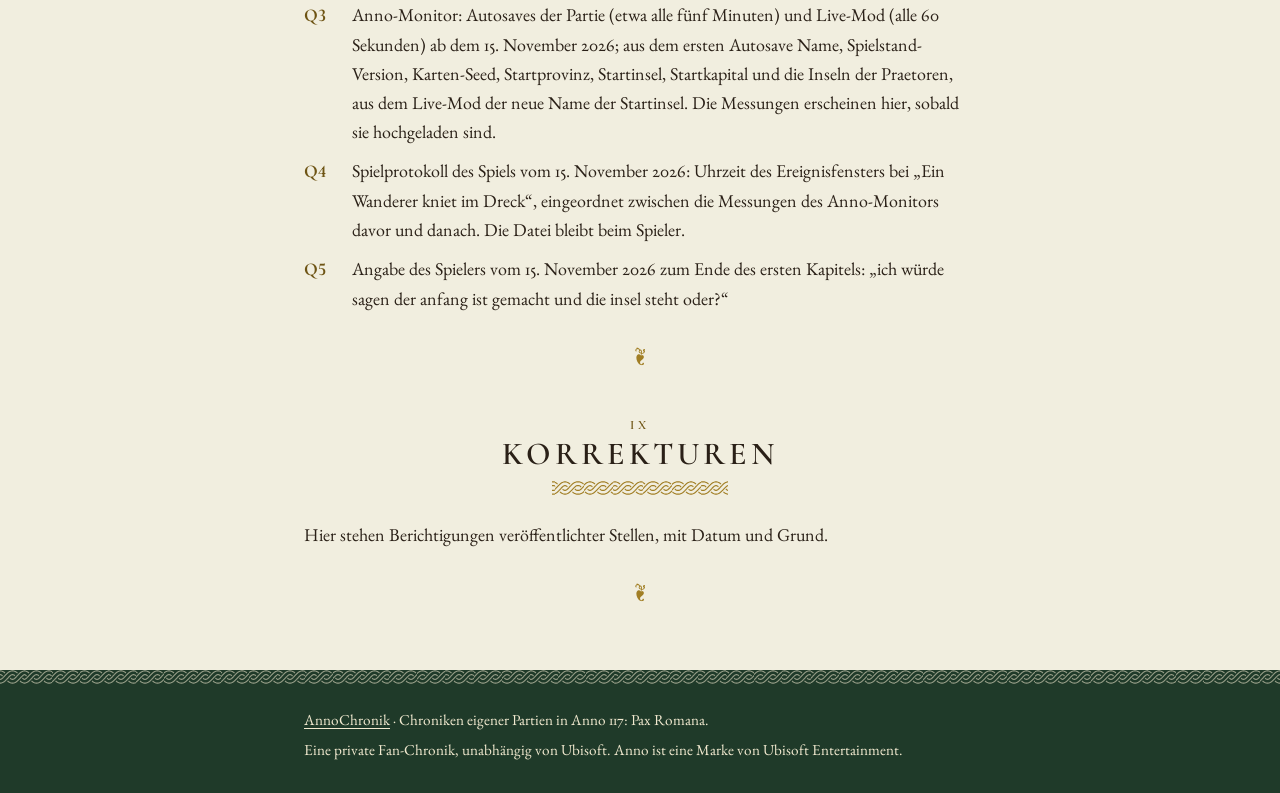
==== commit eb72e6a0: "Kapitel I „Tir Ardan“ des dritten Laufs 0:00 bis 25:16 min, schließt mit einer Insel, die sich trägt" ====
--- a/saves/dritter-lauf/chronik.html
+++ b/saves/dritter-lauf/chronik.html
@@ -210,7 +210,119 @@
   <section class="ac-abschnitt" id="kapitel" aria-labelledby="kapitel-titel">
     <h2 id="kapitel-titel"><span class="ac-nr">V</span>Das Tagebuch</h2>
     <div class="ac-maeander" aria-hidden="true"></div>
-    <p>Die Chronik erzählt den dritten Lauf im Tagebuch von Aelwen. Ihre Vorgeschichte steht im Figurenkanon. Was auf ihrer Insel geschieht, schreibt sie auf, sobald es im Spiel geschehen ist. Das erste Kapitel folgt mit dem ersten Einschnitt der Partie.</p>
+    <p>Die Chronik erzählt den dritten Lauf im Tagebuch von Aelwen. Ihre Vorgeschichte steht im Figurenkanon. Was auf ihrer Insel geschieht, schreibt sie auf, sobald es im Spiel geschehen ist.</p>
+    <article class="ac-kapitel" id="kapitel-1" data-spielzeit-bis="1516400" aria-labelledby="kapitel-1-titel">
+      <header class="ac-kapitel-kopf">
+        <p class="ac-kapitel-nr">Kapitel I</p>
+        <h3 id="kapitel-1-titel">Tir Ardan</h3>
+        <p class="ac-kapitel-zeit">0:00 bis 25:16&nbsp;min Spielzeit · aufgenommen am 15.&nbsp;November 2026 von 08:26 bis 08:53&nbsp;Uhr</p>
+        <p class="ac-kapitel-einschnitt">Schließt mit einer Insel, die sich trägt: Tir Ardan ist Kleiner Vicus, die Bilanz im Plus</p>
+        <div class="ac-maeander" aria-hidden="true"></div>
+      </header>
+
+      <div class="ac-bericht">
+        <span class="ac-etikett">Belegt</span>
+        <div class="ac-kennzahlen">
+          <div class="ac-kennzahl"><b>236</b><span>Bewohner bei 25:16&nbsp;min, alle Wanderer; bei 25:02&nbsp;min 80 Wohnhäuser, davon 13 noch leer</span></div>
+          <div class="ac-kennzahl"><b>7.232</b><span>Denare bei 25:16&nbsp;min; zu Beginn 15.000</span></div>
+          <div class="ac-kennzahl"><b>+90,25</b><span>Bilanz je Minute bei 25:16&nbsp;min; im Plus seit 24:02&nbsp;min, am tiefsten −186 bei 12:29&nbsp;min</span></div>
+          <div class="ac-kennzahl"><b>Kleiner Vicus</b><span>Status von Tir Ardan ab 20:02&nbsp;min, vorher Außenposten</span></div>
+        </div>
+
+        <h4>Zeitachse</h4>
+        <ol class="ac-zeitachse">
+          <li><span class="ac-zeitpunkt">0:00&nbsp;min</span> die Partie beginnt in Albion auf der Startinsel, ohne Schiff, mit 15.000 Denaren, 20 Brettern und 15 Waffen</li>
+          <li><span class="ac-zeitpunkt">0:08&nbsp;min</span> die Insel heißt Tir Ardan; im Spiel hieß sie Meriscum</li>
+          <li><span class="ac-zeitpunkt">1:08&nbsp;min</span> drei Holzfäller und drei Sägewerke; 20 Wohnhäuser, alle leer; die Bretter sind verbaut</li>
+          <li><span class="ac-zeitpunkt">1:42&nbsp;min</span> vier Forschungen abgeschlossen: „Sumpfwache“, „Kult des Merkur Lugus“, „Epona-Kult“, „Schiffsskorpione“</li>
+          <li><span class="ac-zeitpunkt">2:42&nbsp;min</span> die Herzmuschelfarm</li>
+          <li><span class="ac-zeitpunkt">8:41&nbsp;min</span> die ersten Wanderer, 20 in 24 Wohnhäusern</li>
+          <li><span class="ac-zeitpunkt">10:49&nbsp;min</span> der Aalfänger</li>
+          <li><span class="ac-zeitpunkt">12:29&nbsp;min</span> 35 Wohnhäuser; Bilanz −186, der tiefste Stand</li>
+          <li><span class="ac-zeitpunkt">16:29&nbsp;min</span> Hanfhof und Spinnerei; 93 Wanderer</li>
+          <li><span class="ac-zeitpunkt">um 17:32&nbsp;min</span> „Ein Wanderer kniet im Dreck“: seine Schilfschuhe genommen, 20 Schilfschuhe</li>
+          <li><span class="ac-zeitpunkt">20:02&nbsp;min</span> Tir Ardan ist ein Kleiner Vicus; 163 Wanderer in 56 Wohnhäusern</li>
+          <li><span class="ac-zeitpunkt">23:02&nbsp;min</span> Schilfschneider und Schuhweber</li>
+          <li><span class="ac-zeitpunkt">24:02&nbsp;min</span> die Bilanz steigt von −61,83 auf +70,11 je Minute</li>
+          <li class="ac-einschnitt"><span class="ac-zeitpunkt">25:16&nbsp;min</span> Spielstand „Aelwen 1“: 236 Wanderer, Bilanz +90,25</li>
+        </ol>
+
+        <p>Die Partie beginnt in Albion auf der Startinsel. Bei der Live-Messung bei 0:08&nbsp;min heißt sie schon Tir Ardan, so hat der Spieler sie genannt; im Spiel hieß sie Meriscum <a class="ac-q" href="#q3" aria-label="Quelle Q3">Q3</a>. Ein Schiff hat Aelwen nicht, im Lager liegen 20 Bretter und 15 Waffen, in der Kasse 15.000 Denare. Im ersten Spielstand ist in Albion eine Insel entdeckt, die eigene. Die Praetoren sitzen von Beginn an auf ihren Startinseln, ebenfalls in Albion: Concordia auf Pertinacia, Tarragon auf Lamentium, Licia Ma auf Xihai.</p>
+        <p>Bei 1:08&nbsp;min stehen drei Holzfäller, drei Sägewerke und 20 Wohnhäuser, alle noch leer; die 20 Bretter aus dem Lager sind verbaut. Danach entstehen die Herzmuschelfarm (2:42&nbsp;min), der Aalfänger (10:49&nbsp;min), Hanfhof und Spinnerei (16:29&nbsp;min) sowie Schilfschneider und Schuhweber (23:02&nbsp;min). Am Stichtag zählt der Spielstand zwölf Betriebe: je drei Holzfäller und Sägewerke und je eine Herzmuschelfarm, einen Aalfänger, einen Hanfhof, eine Spinnerei, einen Schilfschneider und einen Schuhweber. Spinnerei, Schilfschneider und Schuhweber arbeiten noch nicht voll, mit 34, 62 und 3&nbsp;% Produktivität.</p>
+        <p>Die ersten Wanderer zählt die Live-Messung bei 8:41&nbsp;min, 20 in 24 Wohnhäusern. Im Spielstand bei 15:03&nbsp;min sind es 61, bei 19:50&nbsp;min 158, bei der Live-Messung bei 20:02&nbsp;min 163 und am Stichtag 236. Wohnhäuser zählt die Live-Messung bei 12:29&nbsp;min 35, bei 17:29&nbsp;min 45, bei 20:02&nbsp;min 56, bei 24:02&nbsp;min 74 und bei 25:02&nbsp;min 80, davon 13 leer. Bis 19:01&nbsp;min führt das Spiel Tir Ardan als Außenposten, ab 20:02&nbsp;min als Kleinen Vicus. Der Spieler meint dazu: „ich würde sagen der anfang ist gemacht und die insel steht oder?“ <a class="ac-q" href="#q5" aria-label="Quelle Q5">Q5</a></p>
+        <p>Die Bedürfnisse der Wanderer sind am Stichtag erfüllt zu: Markt und Sängerstube 97&nbsp;%, Herzmuscheln und Schilfschuhe 96&nbsp;%, Aale 75&nbsp;%, Tuniken 66&nbsp;%. Garum fehlt noch, bei der Live-Messung bei 25:02&nbsp;min zu 0&nbsp;% erfüllt. Im Lager liegen am Stichtag 22 Holz, 15 Schilfschuhe, 15 Waffen, 5 Herzmuscheln, 3 Hanf, 2 Bretter und 1 Schilf.</p>
+        <p>Die Kasse fällt von 15.000 Denaren auf 7.232 am Stichtag. Die Bilanz liegt bis 23:02&nbsp;min im Minus, am tiefsten bei −186 je Minute bei 12:29&nbsp;min, steigt bei 24:02&nbsp;min erstmals auf +70,11 und steht am Stichtag bei +90,25. Dann bringen Wohnhäuser 257,25 und Bereichseffekte und Spezialisten 68; die Grundsteuer kostet 120, Produktionsgebäude 86, öffentliche Dienste 22 und Infrastruktur 7.</p>
+        <p>Im Spielstand bei 1:42&nbsp;min gelten vier Forschungen als abgeschlossen, im ersten Spielstand noch keine: „Sumpfwache“ (Wirtschaftliche Forschung), „Kult des Merkur Lugus“ und „Epona-Kult“ (Zivile Forschung) und „Schiffsskorpione“ (Militärische Forschung). Eine Entscheidung fällt in das Kapitel. Bei „Ein Wanderer kniet im Dreck“ standen zur Wahl: seine Schilfschuhe nehmen, seine Tuniken nehmen (400 Denare) oder sich gnädig zeigen (100 Denare). Gewählt wurde „Seine Schilfschuhe nehmen“, das brachte 20 Schilfschuhe. Das Spielprotokoll zeigt das Ereignisfenster bei 17:32&nbsp;min, 28 Sekunden offen <a class="ac-q" href="#q4" aria-label="Quelle Q4">Q4</a>; der Monitor liest die Entscheidung im Spielstand bei 19:50&nbsp;min. Bei 18:01&nbsp;min liegen 19 Schilfschuhe im Lager.</p>
+        <p>Im Spielstand bei 25:16&nbsp;min zählt Concordia 108 Bewohner, Tarragon 51 und Licia Ma 50. Alle drei geben noch mehr aus, als sie einnehmen: Concordia 237, Tarragon 189 und Licia Ma 141 Denare je Minute.</p>
+        <p class="ac-quelle">Quellen: Anno-Monitor, Messungen von 0:00 bis 25:16&nbsp;min Spielzeit, aufgenommen am 15.&nbsp;November 2026 von 08:26 bis 08:53&nbsp;Uhr <a class="ac-q" href="#q3" aria-label="Quelle Q3">Q3</a>; Spielprotokoll <a class="ac-q" href="#q4" aria-label="Quelle Q4">Q4</a>; Angabe des Spielers <a class="ac-q" href="#q5" aria-label="Quelle Q5">Q5</a>.</p>
+      </div>
+
+      <div class="ac-tagebuch">
+        <span class="ac-etikett">Tagebuch</span>
+        <div class="ac-bezug">Erzählt zu den Messungen von 0:00 bis 25:16&nbsp;min Spielzeit. Was Aelwen über Bewohner, Bauten, Waren, Geld und Nachbarn schreibt, folgt dem Bericht und dem Register; die Begegnung auf dem Weg zum Hafen und der Brief sind erzählt.</div>
+
+        <section class="ac-eintrag ac-eintrag--prosa" aria-labelledby="k1-e1">
+          <span class="ac-rand">0:00 bis 1:08&nbsp;min</span>
+          <h4 id="k1-e1">Meriscum</h4>
+          <p>In den Papieren der Provinzverwaltung heißt die Insel Meriscum. Ich habe den Namen durchgestrichen, bevor die erste Kiste an Land war, und Tir Ardan darübergeschrieben.</p>
+          <p>Mitgegeben hat man uns zwanzig Bretter, fünfzehn Waffen und eine Kasse mit fünfzehntausend Denaren. Ein Schiff gehört nicht dazu. Das, mit dem wir gekommen sind, legte wieder ab, sobald die Ladung am Ufer lag.</p>
+          <p>Bis zum Abend standen drei Holzfällerhütten und drei Sägewerke, dazu zwanzig Häuser, in denen noch niemand wohnt. Die Bretter stecken in ihren Wänden.</p>
+        </section>
+
+        <section class="ac-eintrag ac-eintrag--prosa" aria-labelledby="k1-e2">
+          <span class="ac-rand">8:41 bis 10:49&nbsp;min</span>
+          <h4 id="k1-e2">Die ersten Wanderer</h4>
+          <p>Die ersten Wanderer kamen mit Karren und Bündeln über die Wiese hinter dem Ufer. Am Abend waren es zwanzig, verteilt auf die Häuser, die dem Wasser am nächsten stehen.</p>
+          <p>Von der Herzmuschelfarm kamen die ersten Körbe. Ich habe mit den Frauen am Ufer gegessen, Muscheln aus dem Kessel, und mir erklären lassen, wo weiter draußen gefischt wird. Am nächsten Tag ließ ich einen Aalfänger ans Ufer setzen.</p>
+        </section>
+
+        <section class="ac-eintrag ac-eintrag--notiz" aria-labelledby="k1-e3">
+          <span class="ac-rand">12:29&nbsp;min</span>
+          <h4 id="k1-e3">Was steht</h4>
+          <p>Drei Holzfäller, drei Sägewerke, eine Herzmuschelfarm, ein Aalfänger. 35 Häuser, 27 Menschen darin. In der Kasse 10.348 Denare; jede Minute gehen 186 mehr hinaus, als hereinkommen.</p>
+        </section>
+
+        <section class="ac-eintrag ac-eintrag--prosa" aria-labelledby="k1-e4">
+          <span class="ac-rand">um 17:32&nbsp;min</span>
+          <h4 id="k1-e4">Auf dem Weg zum Hafen</h4>
+          <p>Auf dem Weg zum Hafen kniete ein Wanderer im Dreck, vor sich ein Bündel Schilfschuhe und einen Packen Tuniken. Er sprach mit gesenktem Kopf: Die Schuhe habe er selbst geflochten, die Tuniken seien von seiner Frau, und er bitte darum, sie hier verkaufen zu dürfen.</p>
+          <p>Ich ließ die Schilfschuhe ins Lager bringen, zwanzig Paar, und ging weiter zum Hafen. Die Tuniken hat er behalten.</p>
+        </section>
+
+        <section class="ac-eintrag ac-eintrag--rechnung" aria-labelledby="k1-e5">
+          <span class="ac-rand">24:02 bis 25:16&nbsp;min</span>
+          <h4 id="k1-e5">Eine Minute Tir Ardan</h4>
+          <table class="ac-rechnung">
+            <caption>Einnahmen und Ausgaben je Minute, von mir aufgestellt</caption>
+            <tbody>
+              <tr><td>Wohnhäuser</td><td>+257</td></tr>
+              <tr><td>Bereichseffekte und Spezialisten</td><td>+68</td></tr>
+              <tr><td>Grundsteuer</td><td>−120</td></tr>
+              <tr><td>Betriebe</td><td>−86</td></tr>
+              <tr><td>Öffentliche Dienste</td><td>−22</td></tr>
+              <tr><td>Infrastruktur</td><td>−7</td></tr>
+              <tr class="ac-summe"><td>bleibt</td><td>+90</td></tr>
+            </tbody>
+          </table>
+          <p>Unter dem Strich steht seit heute ein Plus. Der Schilfschneider und der Schuhweber haben gerade angefangen; bis sie liefern, nehmen wir die Schuhe aus dem Lager. Fünfzehn Paar sind noch da.</p>
+        </section>
+
+        <section class="ac-eintrag ac-eintrag--brief" aria-labelledby="k1-e6">
+          <span class="ac-rand">25:16&nbsp;min</span>
+          <h4 id="k1-e6">An den Kaiser</h4>
+          <div class="ac-brief">
+            <p class="ac-anrede">Aelwen grüßt Gnaeus Firmius Calidus.</p>
+            <p>Die Insel Meriscum in Albion, die mir überlassen wurde, ist besiedelt. Dort wohnen 236 Menschen, die von Muscheln, Aalen und ihrer Arbeit leben. Holz, Bretter, Hanf und Schuhe kommen aus eigenen Betrieben. Der Ort führt den Rang eines Kleinen Vicus, und die Kasse nimmt mehr ein, als sie ausgibt.</p>
+            <p>Concordia, Tarragon und Licia Ma halten ihre Inseln in der Nachbarschaft.</p>
+            <p>Ich bleibe dem Kaiser verpflichtet.</p>
+          </div>
+          <p>Ich habe den Brief gesiegelt und zu den Papieren gelegt, bis ein Schiff anlegt.</p>
+        </section>
+      </div>
+
+      <p class="ac-randnotiz"><span class="ac-etikett">Abgeleitet</span> Bis 25:16&nbsp;min gab Aelwen 7.768 Denare mehr aus, als sie einnahm. Zwischen 8:41 und 25:16&nbsp;min wuchs Tir Ardan von 20 auf 236 Bewohner, im Mittel um rund 13 je Spielminute. Von den drei Möglichkeiten bei „Ein Wanderer kniet im Dreck“ war die gewählte die einzige ohne Kosten. Am Stichtag hat Concordia mehr Bewohner als Tarragon und Licia Ma zusammen, 108 gegen 101. Gerechnet aus den Messungen <a class="ac-q" href="#q3" aria-label="Quelle Q3">Q3</a>.</p>
+    </article>
+
     <p class="ac-schluss" aria-hidden="true">❦</p>
   </section>
 
@@ -220,7 +332,7 @@
     <p>Hier stehen die Inseln der Partie mit ihren Namen, ihrer Provinz und dem Kapitel, in dem sie dazukamen. Namen, die im Spiel vergeben werden, gelten als bestätigt.</p>
     <h3>Aelwen</h3>
     <ul class="ac-inselliste">
-      <li><b>Tir Ardan</b>, Albion · Startinsel, eigene Insel von Beginn an; vom Spieler in den ersten Sekunden so benannt, im Spiel hieß sie Meriscum <a class="ac-q" href="#q3" aria-label="Quelle Q3">Q3</a></li>
+      <li><b>Tir Ardan</b>, Albion · Startinsel, eigene Insel von Beginn an; vom Spieler in den ersten Sekunden so benannt, im Spiel hieß sie Meriscum · Kapitel&nbsp;I <a class="ac-q" href="#q3" aria-label="Quelle Q3">Q3</a></li>
     </ul>
     <h3>Die Praetoren</h3>
     <ul class="ac-inselliste">
@@ -253,6 +365,8 @@
       <li id="q1"><b>Q1</b>Charakterdossier „Aelwen“ des Spielers, Erzählkanon vom 15. November 2026: <a href="../../lore/aelwen.md">lore/aelwen.md</a>.</li>
       <li id="q2"><b>Q2</b>„Die Welt von Aelwen“, vom Spieler am 15. November 2026: Einstellungen der Welt und der wirtschaftlichen Herausforderung, Kaiser und Praetoren aus der Einrichtung der Partie, deren Beschreibungen in eigenen Worten: <a href="../../lore/welt-aelwen.md">lore/welt-aelwen.md</a>.</li>
       <li id="q3"><b>Q3</b>Anno-Monitor: Autosaves der Partie (etwa alle fünf Minuten) und Live-Mod (alle 60 Sekunden) ab dem 15. November 2026; aus dem ersten Autosave Name, Spielstand-Version, Karten-Seed, Startprovinz, Startinsel, Startkapital und die Inseln der Praetoren, aus dem Live-Mod der neue Name der Startinsel. Die Messungen erscheinen hier, sobald sie hochgeladen sind.</li>
+      <li id="q4"><b>Q4</b>Spielprotokoll des Spiels vom 15. November 2026: Uhrzeit des Ereignisfensters bei „Ein Wanderer kniet im Dreck“, eingeordnet zwischen die Messungen des Anno-Monitors davor und danach. Die Datei bleibt beim Spieler.</li>
+      <li id="q5"><b>Q5</b>Angabe des Spielers vom 15. November 2026 zum Ende des ersten Kapitels: „ich würde sagen der anfang ist gemacht und die insel steht oder?“</li>
     </ol>
     <p class="ac-schluss" aria-hidden="true">❦</p>
   </section>
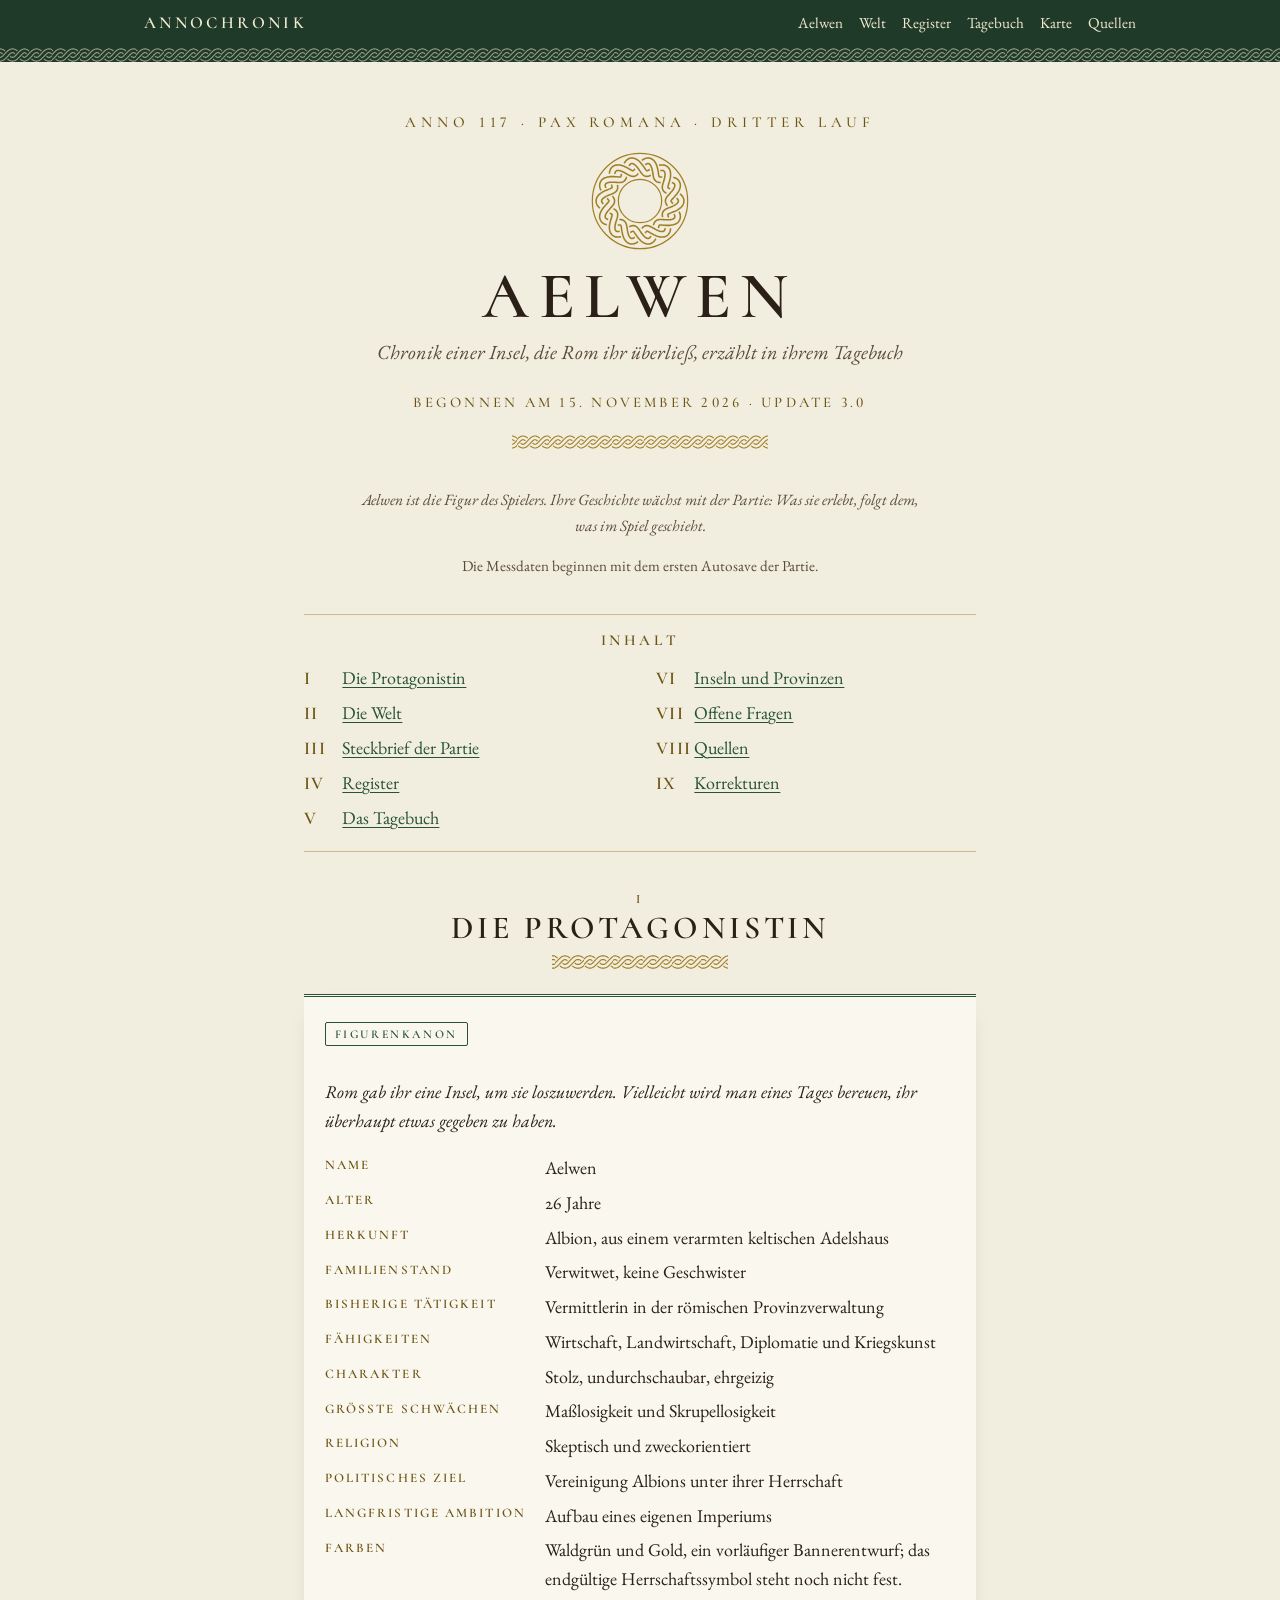
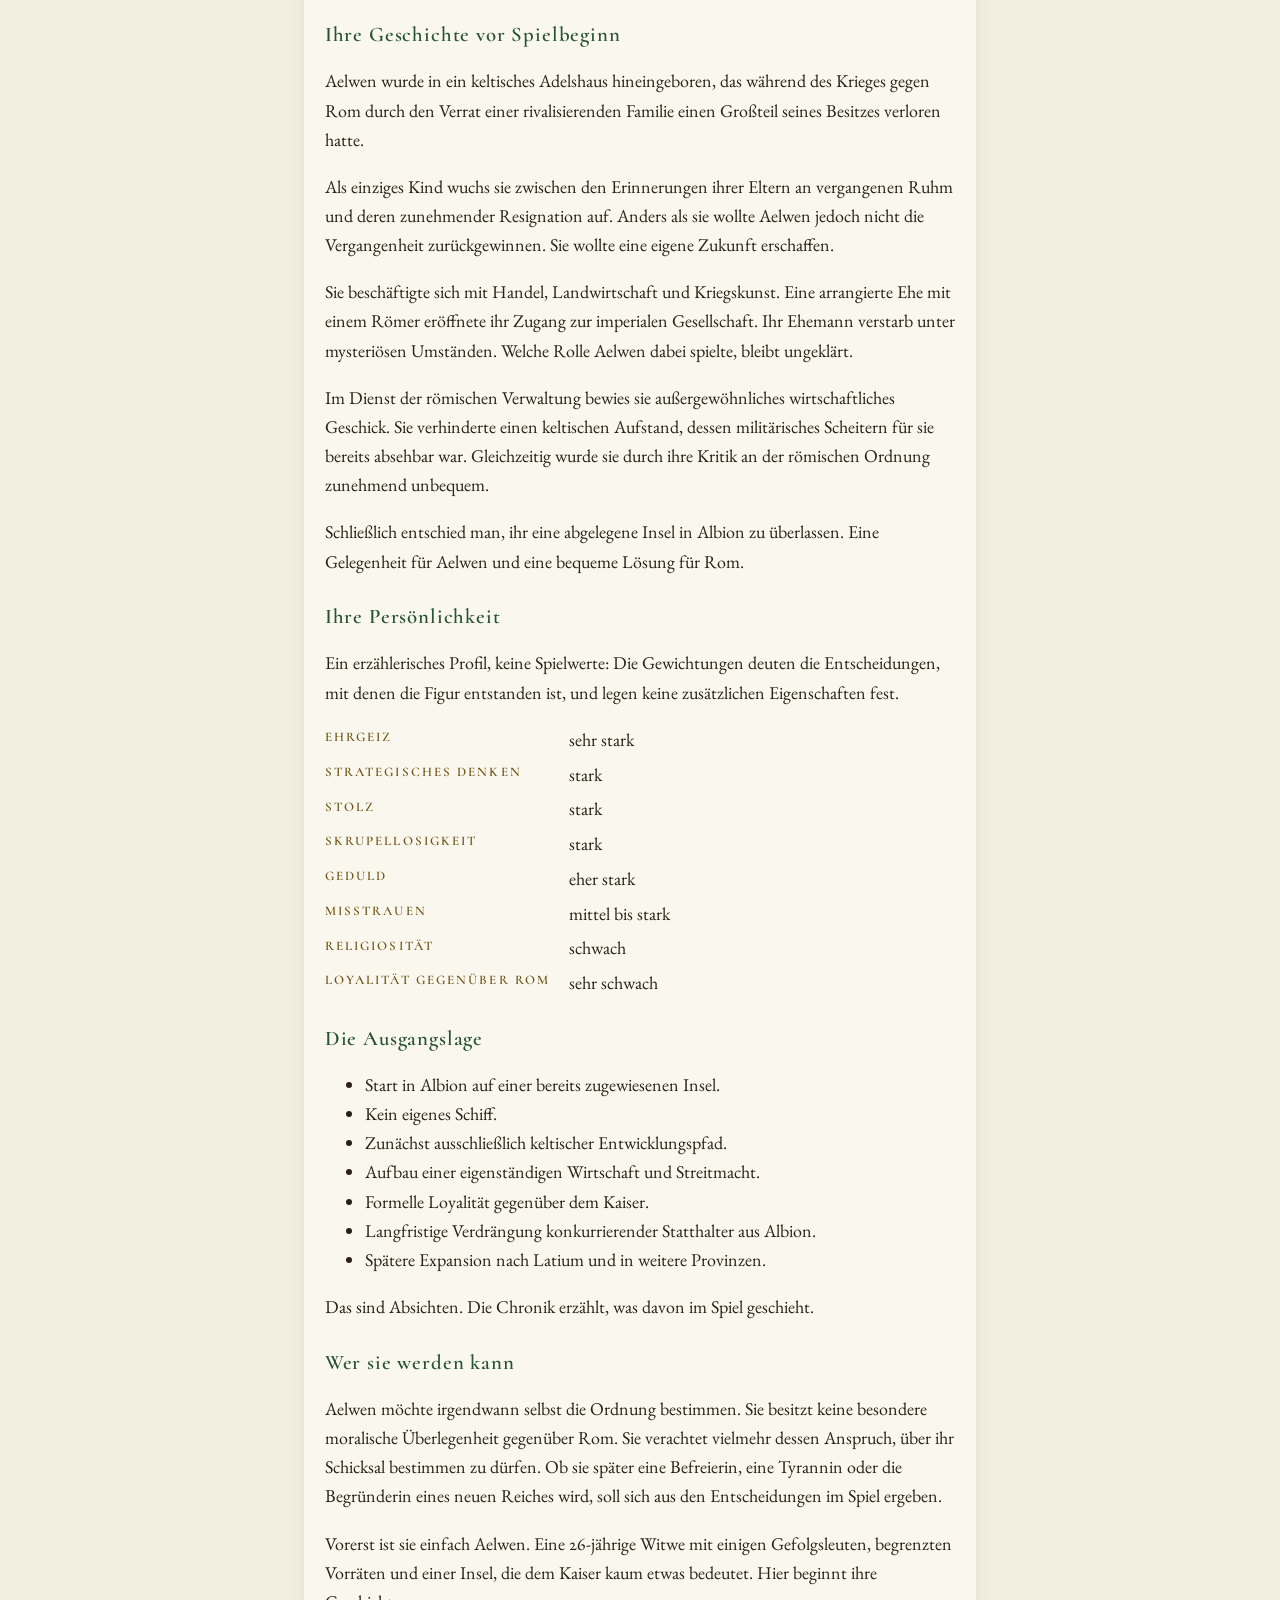
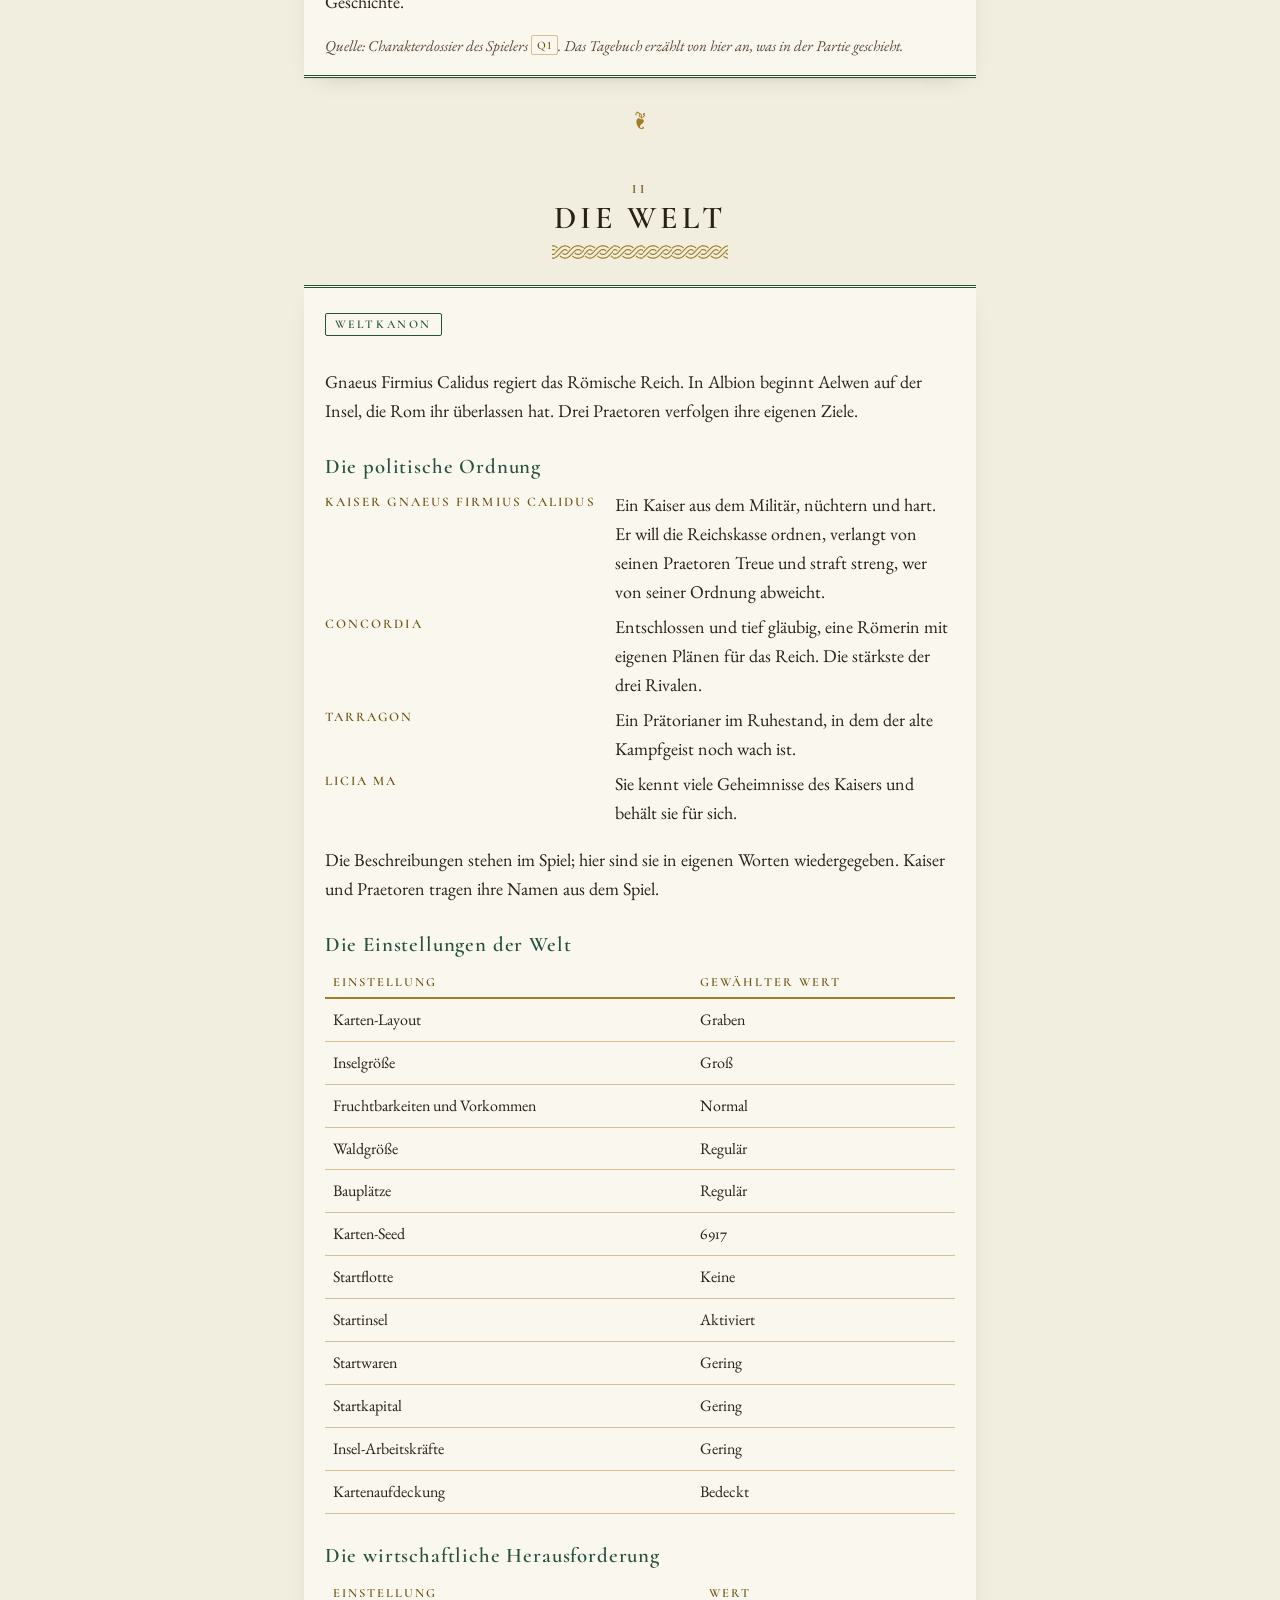
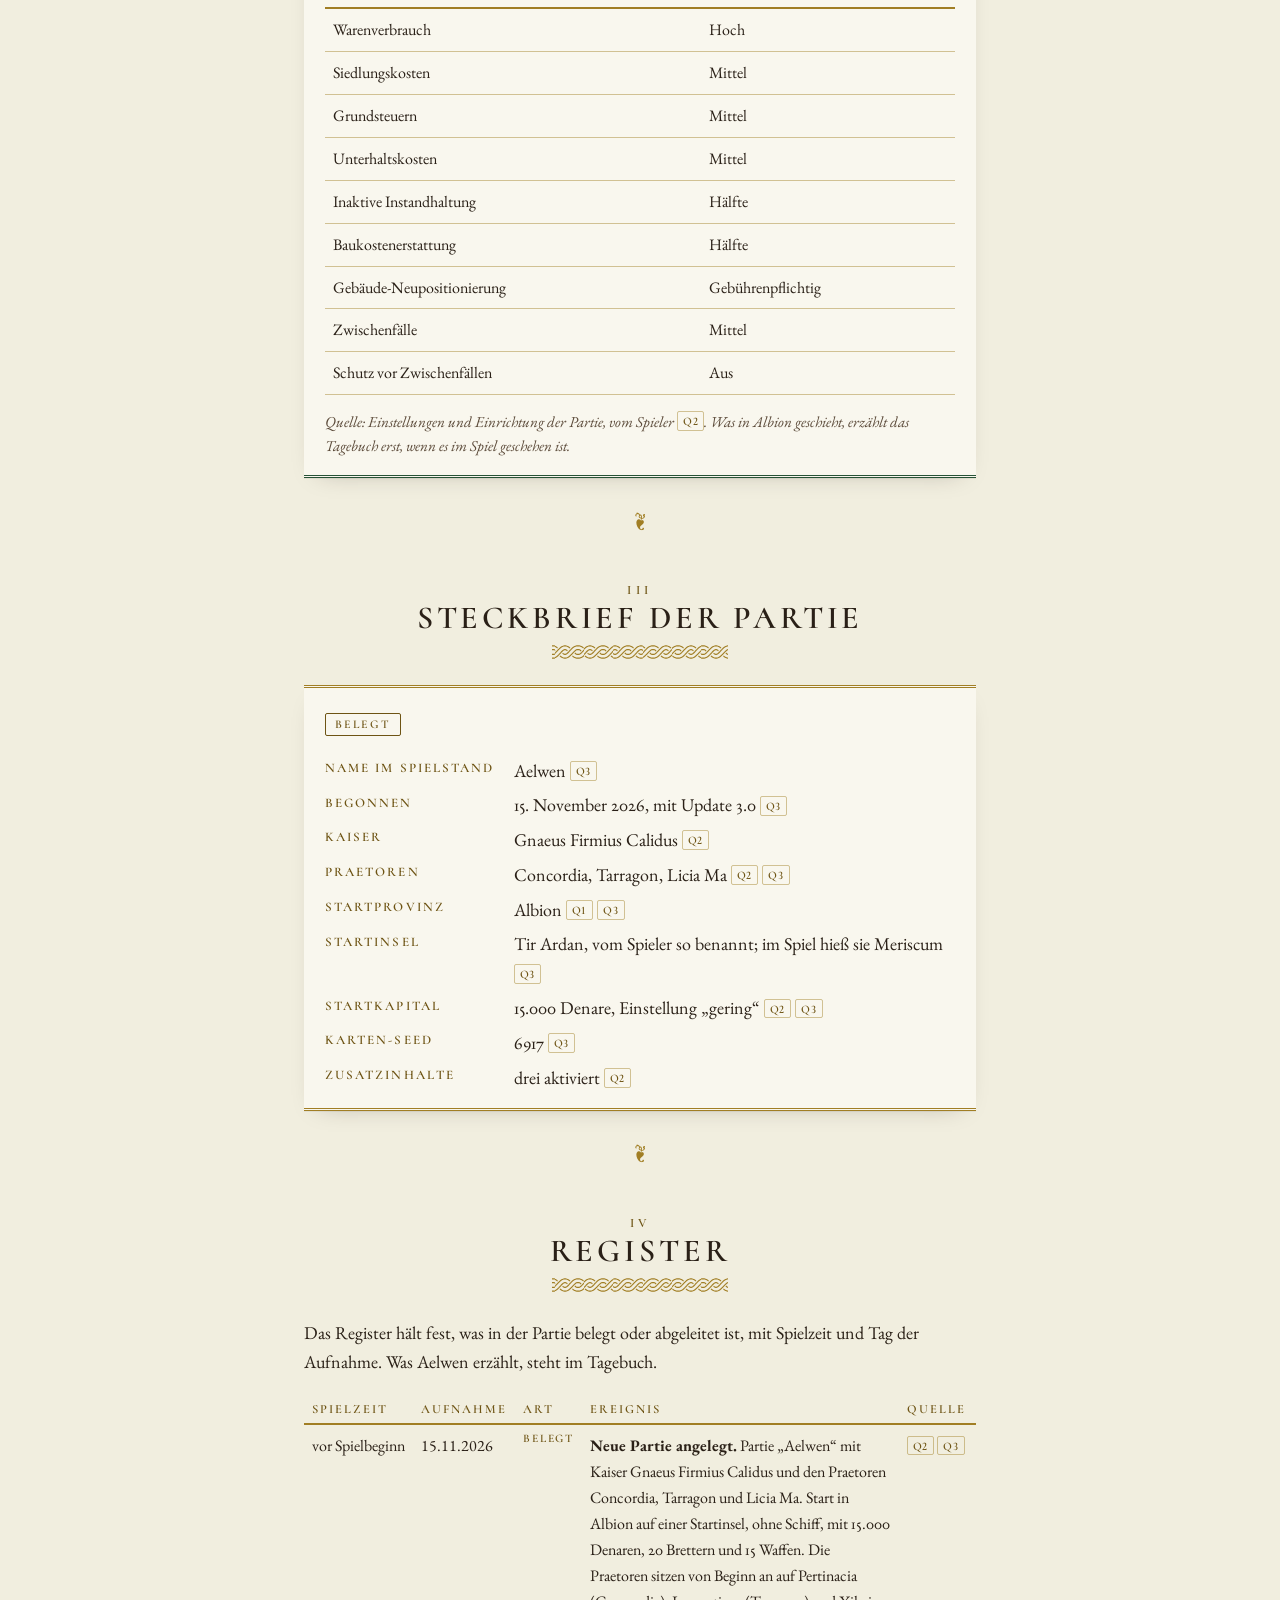
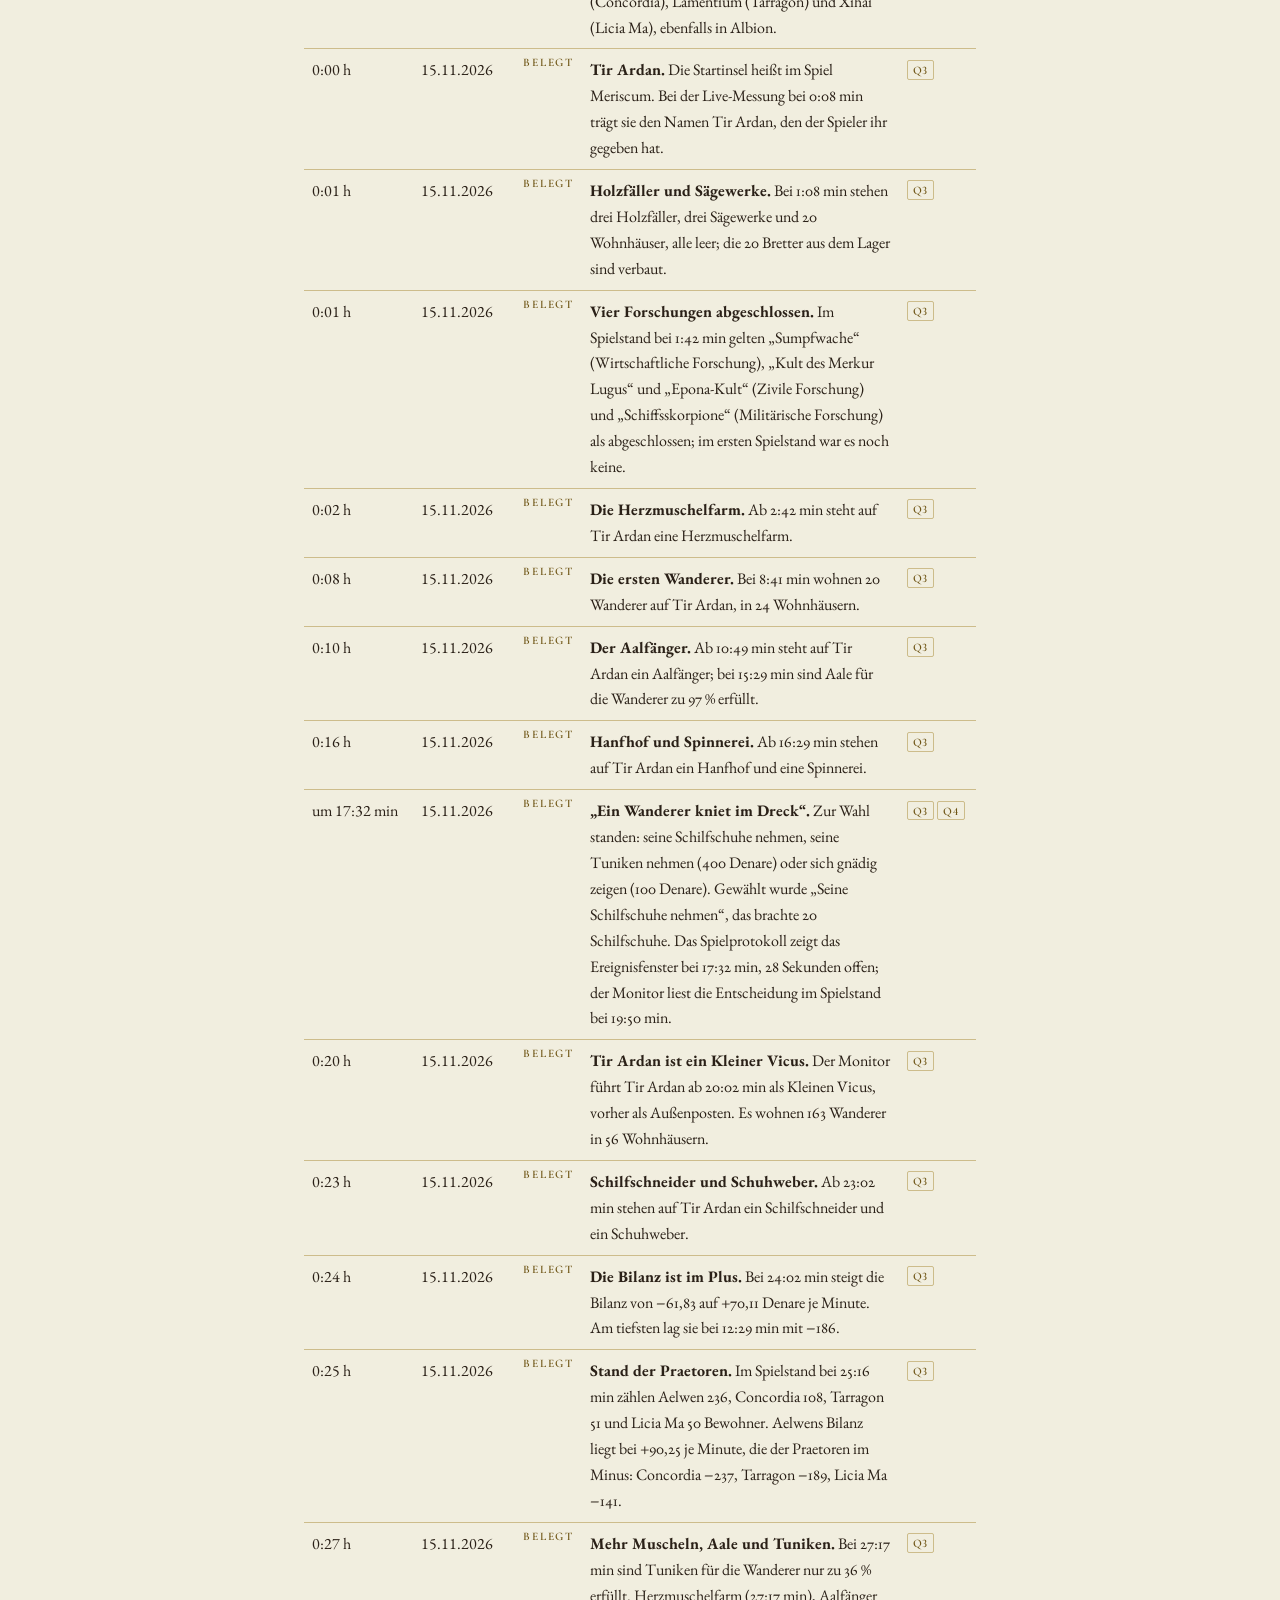
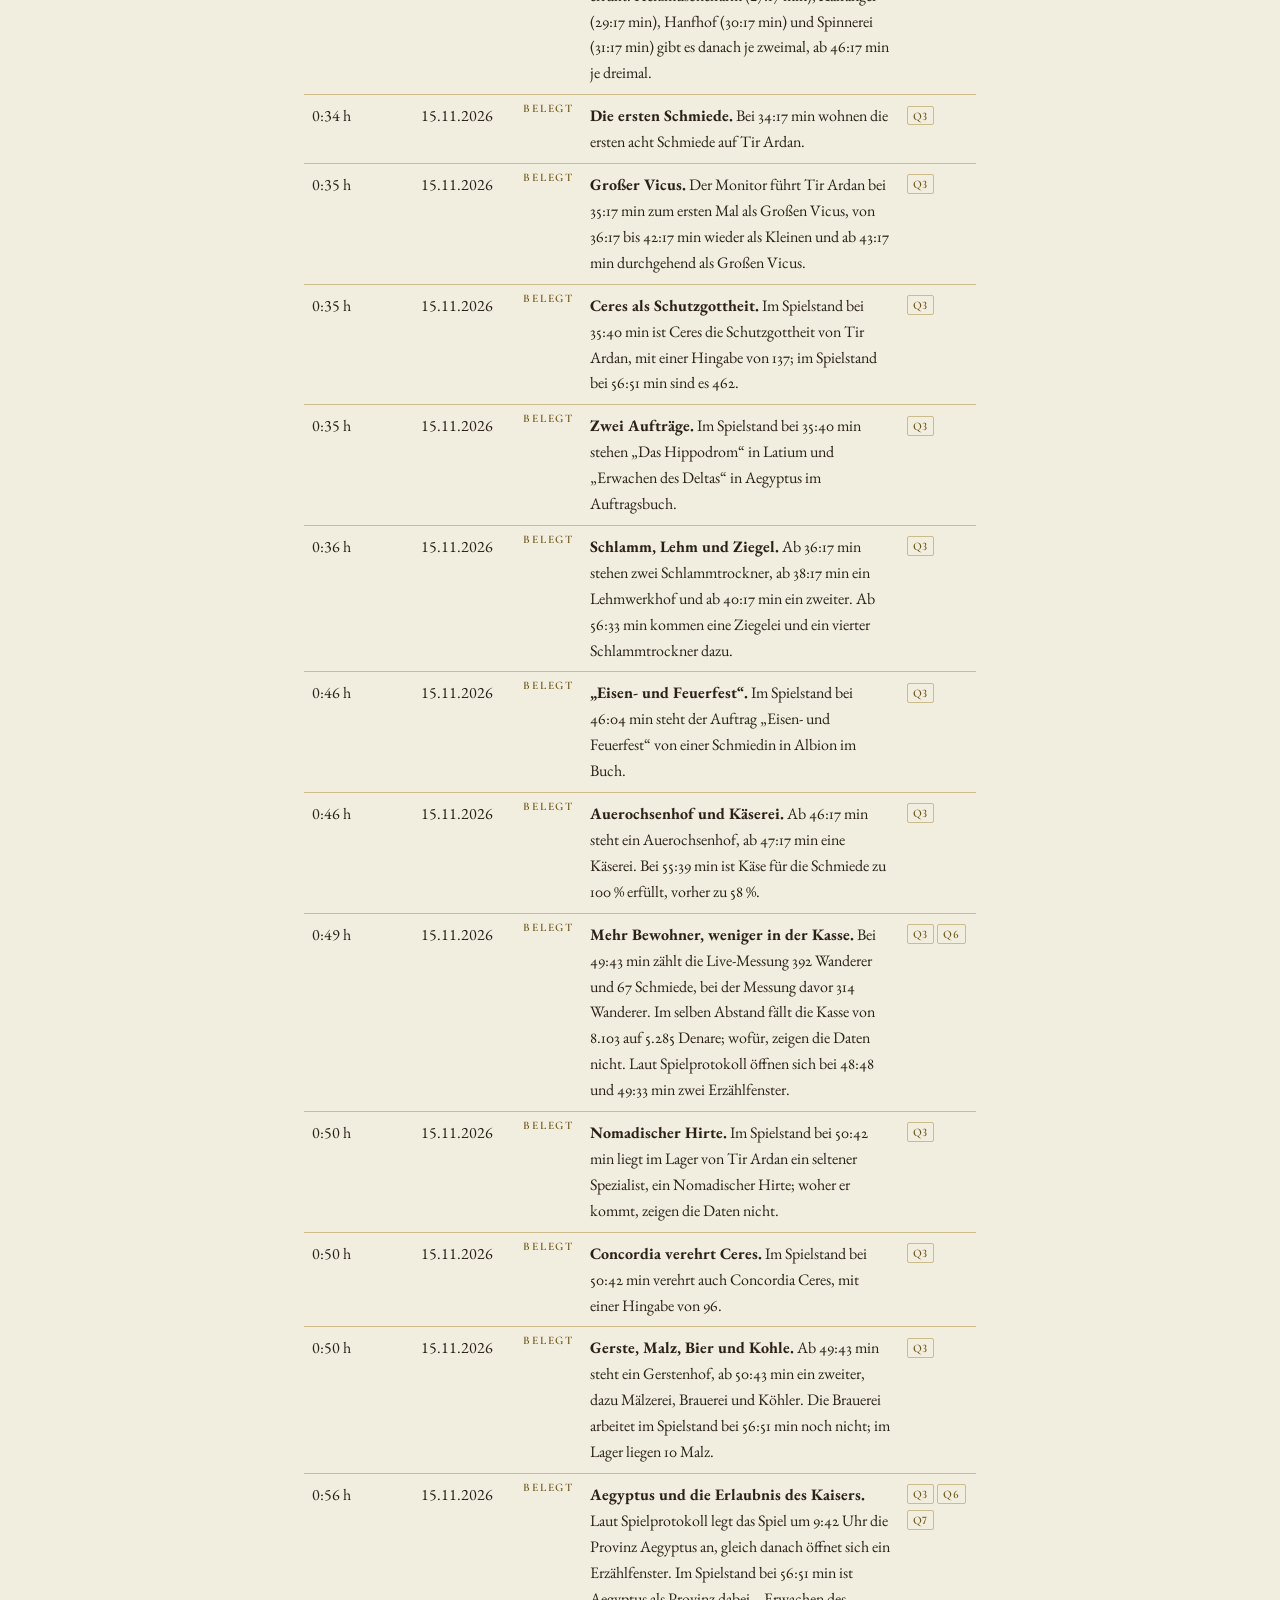
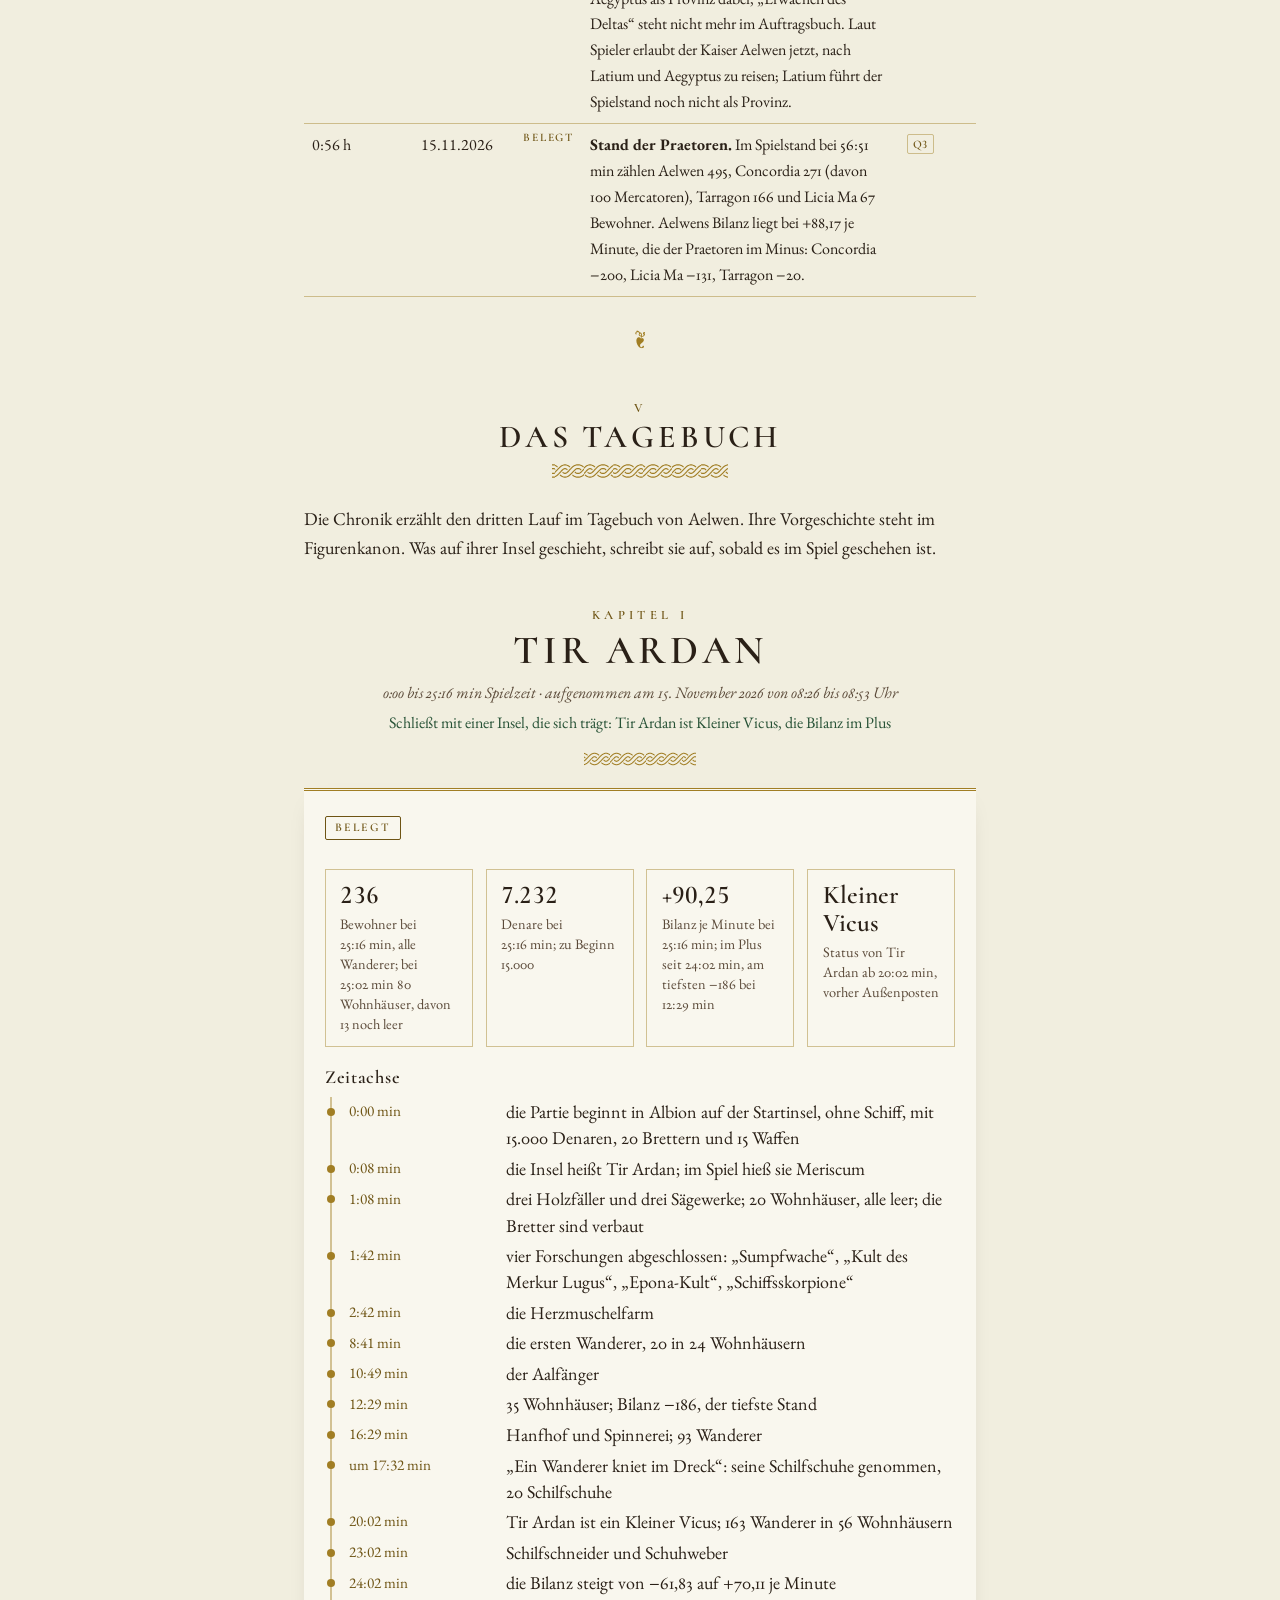
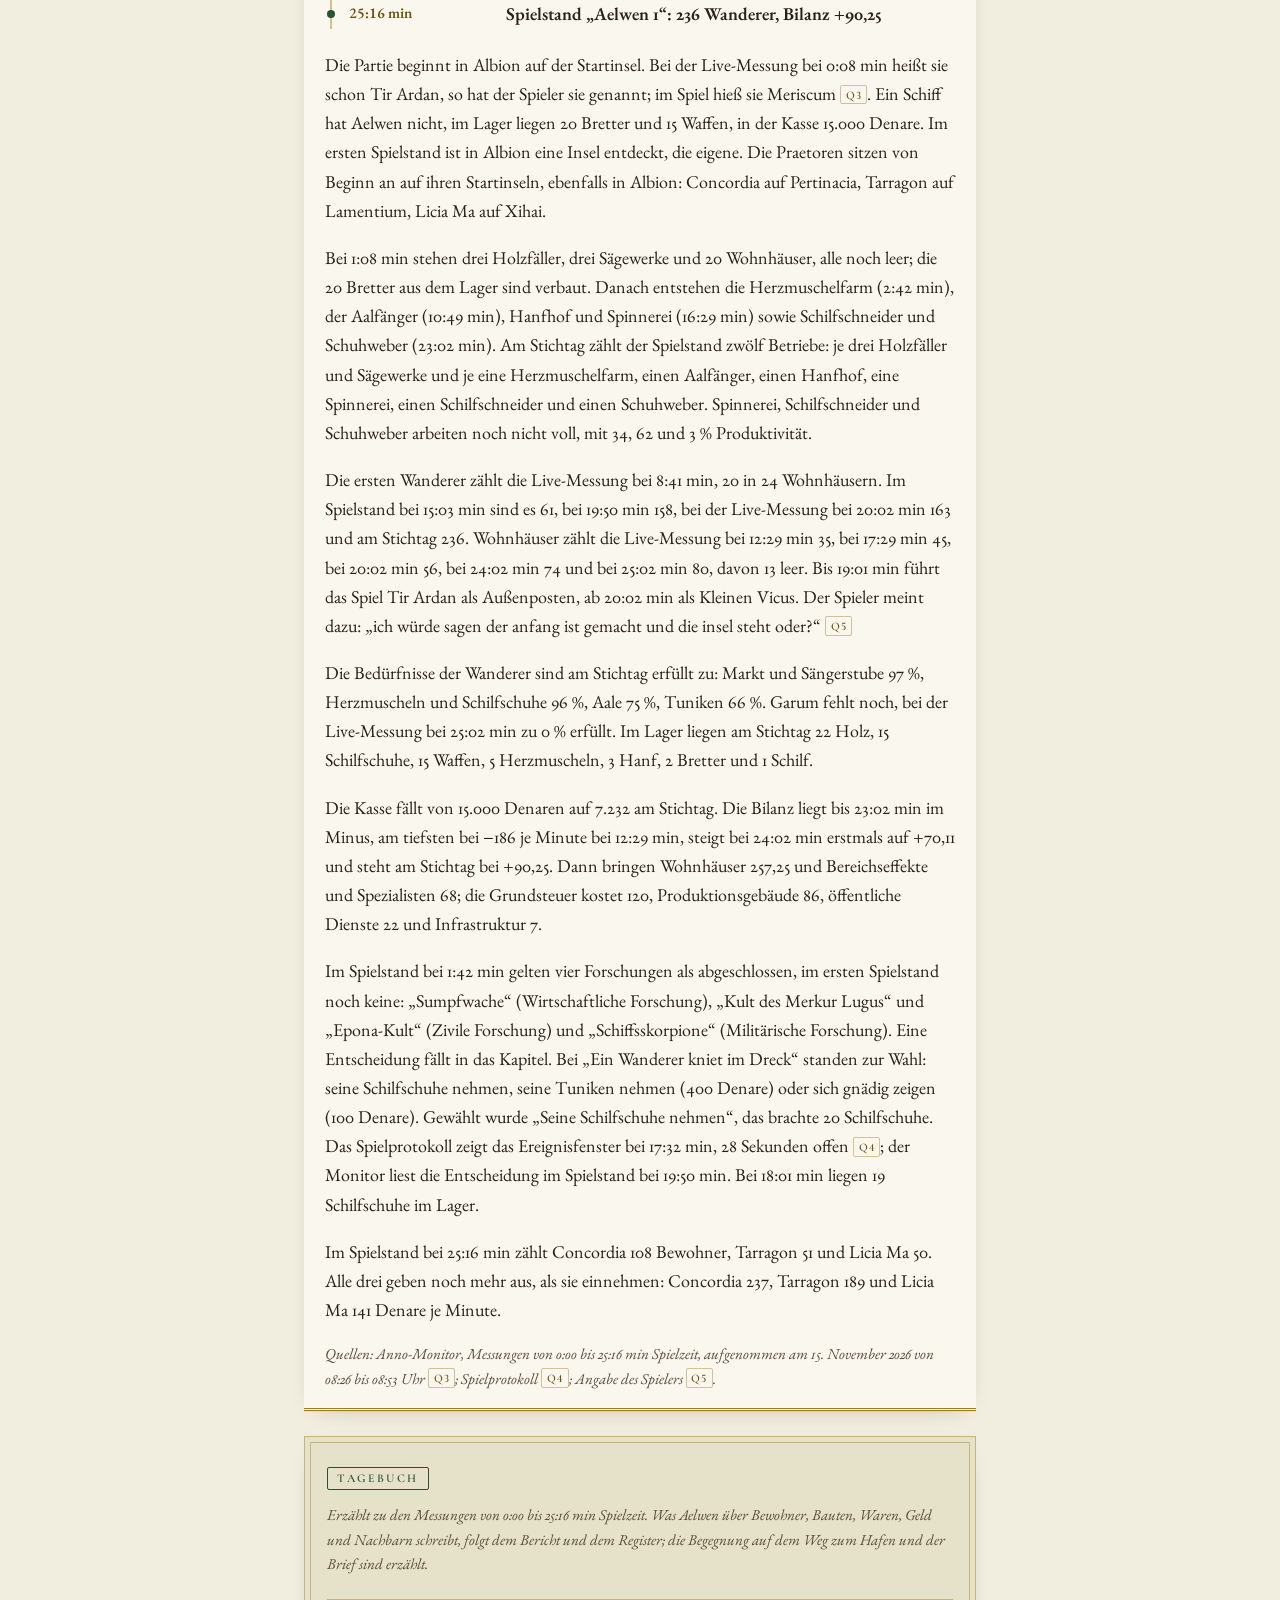
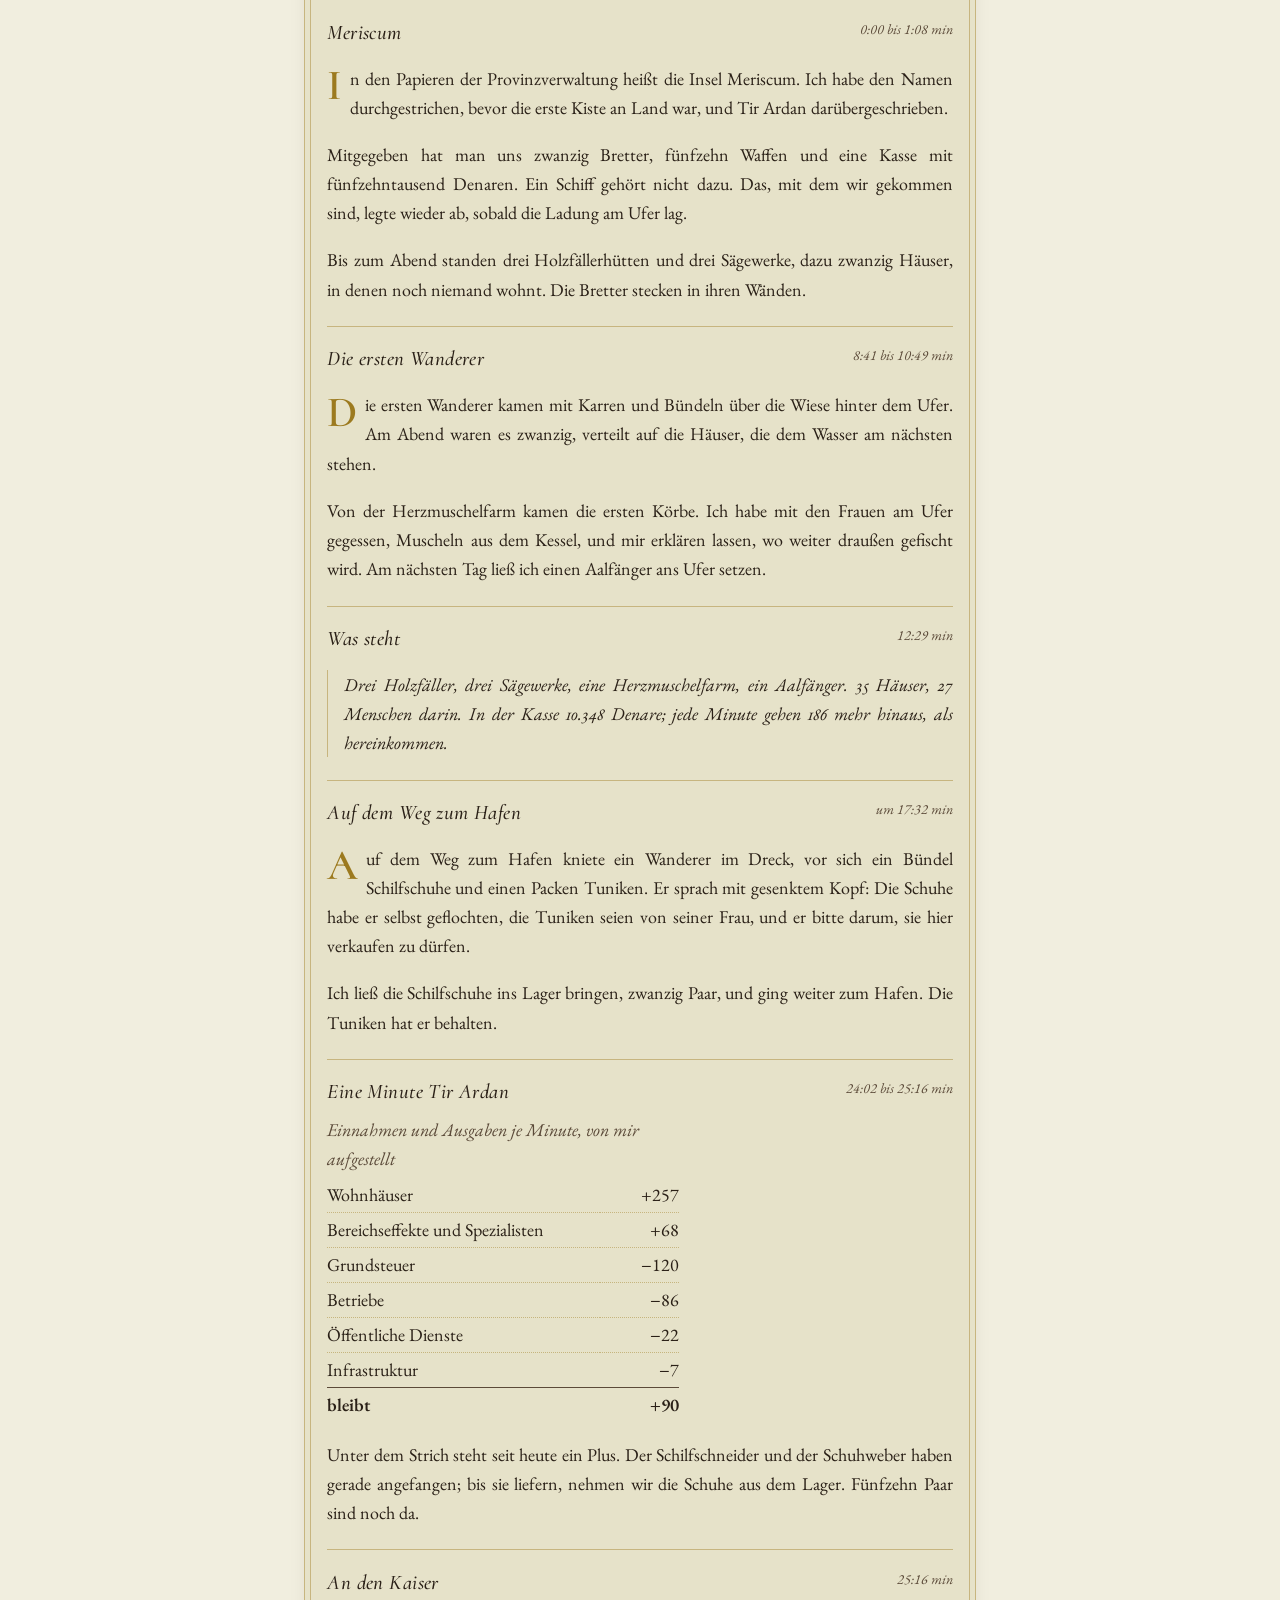
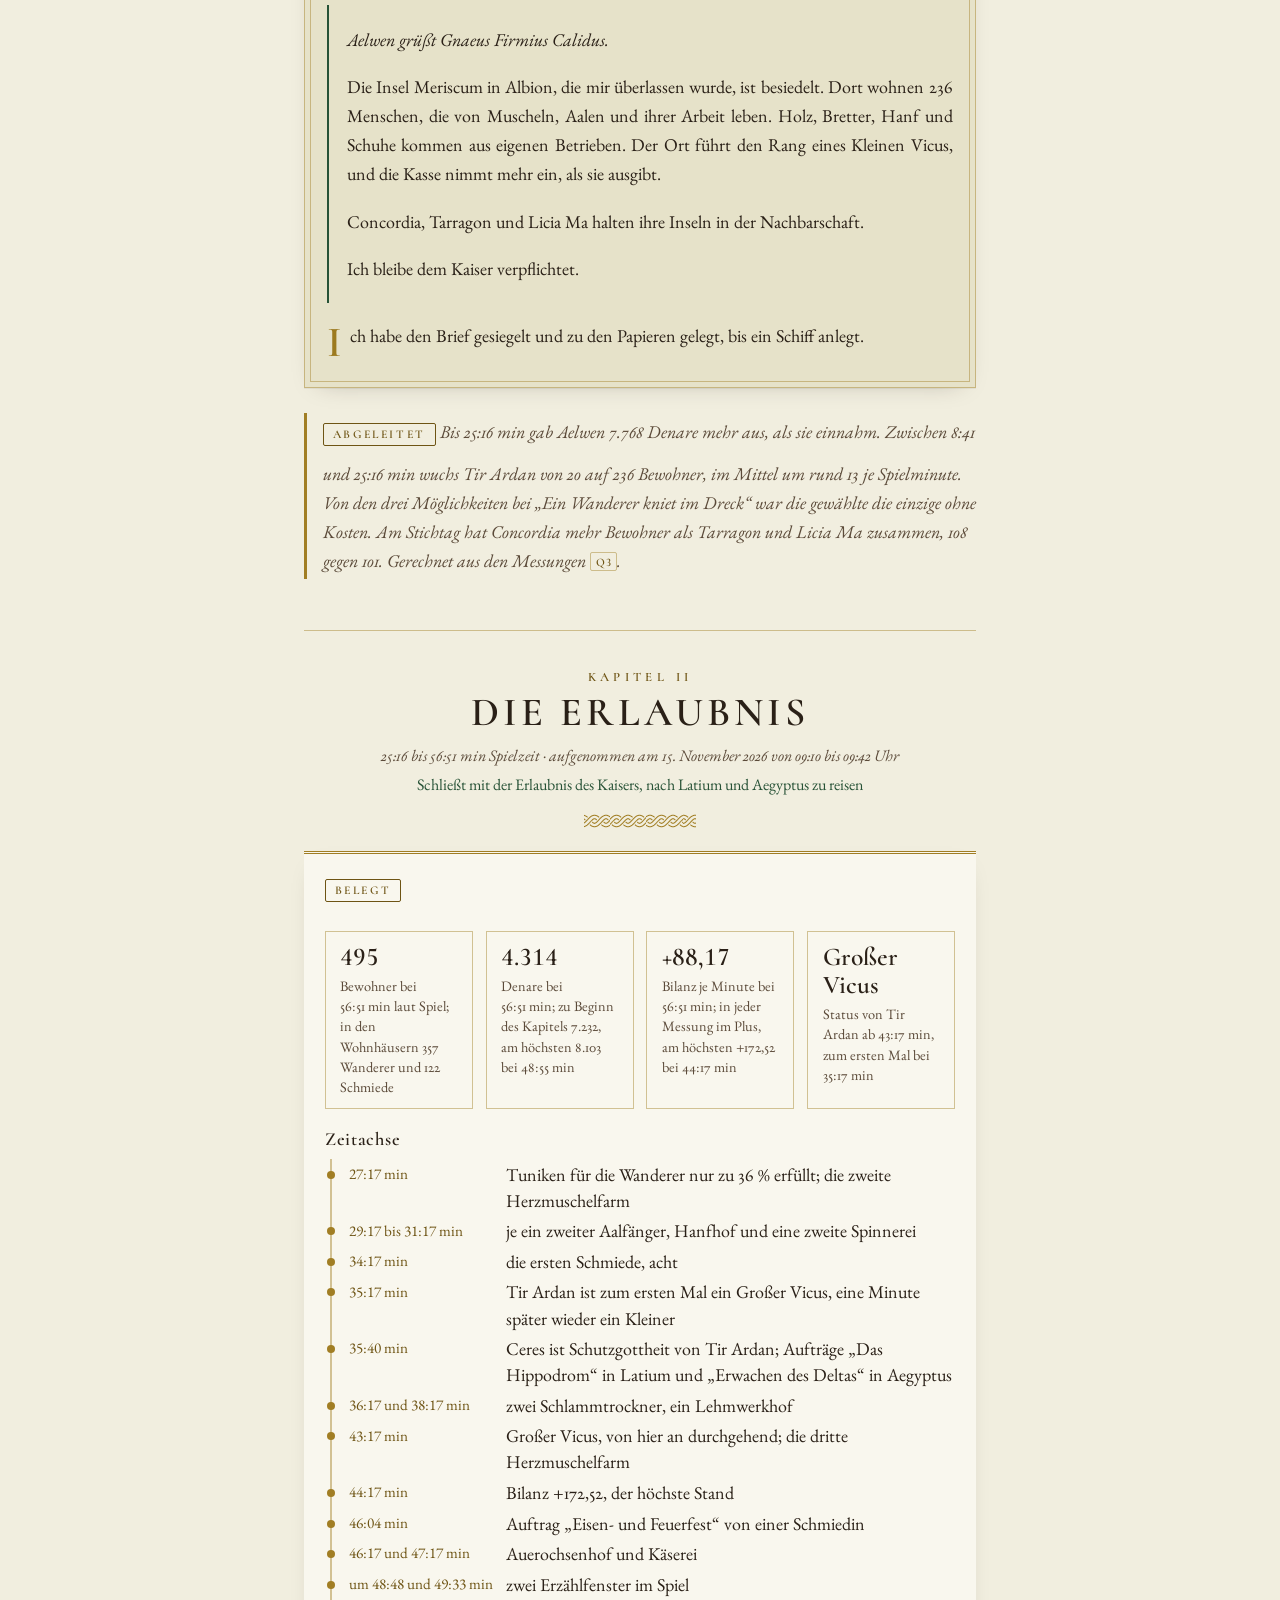
==== commit b71df7d2: "Kapitel II „Die Erlaubnis“ des dritten Laufs 25:16 bis 56:51 min, schließt mit der Erlaubnis des Kai" ====
--- a/saves/dritter-lauf/chronik.html
+++ b/saves/dritter-lauf/chronik.html
@@ -323,6 +323,116 @@
       <p class="ac-randnotiz"><span class="ac-etikett">Abgeleitet</span> Bis 25:16&nbsp;min gab Aelwen 7.768 Denare mehr aus, als sie einnahm. Zwischen 8:41 und 25:16&nbsp;min wuchs Tir Ardan von 20 auf 236 Bewohner, im Mittel um rund 13 je Spielminute. Von den drei Möglichkeiten bei „Ein Wanderer kniet im Dreck“ war die gewählte die einzige ohne Kosten. Am Stichtag hat Concordia mehr Bewohner als Tarragon und Licia Ma zusammen, 108 gegen 101. Gerechnet aus den Messungen <a class="ac-q" href="#q3" aria-label="Quelle Q3">Q3</a>.</p>
     </article>
 
+    <article class="ac-kapitel" id="kapitel-2" data-spielzeit-bis="3411800" aria-labelledby="kapitel-2-titel">
+      <header class="ac-kapitel-kopf">
+        <p class="ac-kapitel-nr">Kapitel II</p>
+        <h3 id="kapitel-2-titel">Die Erlaubnis</h3>
+        <p class="ac-kapitel-zeit">25:16 bis 56:51&nbsp;min Spielzeit · aufgenommen am 15.&nbsp;November 2026 von 09:10 bis 09:42&nbsp;Uhr</p>
+        <p class="ac-kapitel-einschnitt">Schließt mit der Erlaubnis des Kaisers, nach Latium und Aegyptus zu reisen</p>
+        <div class="ac-maeander" aria-hidden="true"></div>
+      </header>
+
+      <div class="ac-bericht">
+        <span class="ac-etikett">Belegt</span>
+        <div class="ac-kennzahlen">
+          <div class="ac-kennzahl"><b>495</b><span>Bewohner bei 56:51&nbsp;min laut Spiel; in den Wohnhäusern 357 Wanderer und 122 Schmiede</span></div>
+          <div class="ac-kennzahl"><b>4.314</b><span>Denare bei 56:51&nbsp;min; zu Beginn des Kapitels 7.232, am höchsten 8.103 bei 48:55&nbsp;min</span></div>
+          <div class="ac-kennzahl"><b>+88,17</b><span>Bilanz je Minute bei 56:51&nbsp;min; in jeder Messung im Plus, am höchsten +172,52 bei 44:17&nbsp;min</span></div>
+          <div class="ac-kennzahl"><b>Großer Vicus</b><span>Status von Tir Ardan ab 43:17&nbsp;min, zum ersten Mal bei 35:17&nbsp;min</span></div>
+        </div>
+
+        <h4>Zeitachse</h4>
+        <ol class="ac-zeitachse">
+          <li><span class="ac-zeitpunkt">27:17&nbsp;min</span> Tuniken für die Wanderer nur zu 36&nbsp;% erfüllt; die zweite Herzmuschelfarm</li>
+          <li><span class="ac-zeitpunkt">29:17 bis 31:17&nbsp;min</span> je ein zweiter Aalfänger, Hanfhof und eine zweite Spinnerei</li>
+          <li><span class="ac-zeitpunkt">34:17&nbsp;min</span> die ersten Schmiede, acht</li>
+          <li><span class="ac-zeitpunkt">35:17&nbsp;min</span> Tir Ardan ist zum ersten Mal ein Großer Vicus, eine Minute später wieder ein Kleiner</li>
+          <li><span class="ac-zeitpunkt">35:40&nbsp;min</span> Ceres ist Schutzgottheit von Tir Ardan; Aufträge „Das Hippodrom“ in Latium und „Erwachen des Deltas“ in Aegyptus</li>
+          <li><span class="ac-zeitpunkt">36:17 und 38:17&nbsp;min</span> zwei Schlammtrockner, ein Lehmwerkhof</li>
+          <li><span class="ac-zeitpunkt">43:17&nbsp;min</span> Großer Vicus, von hier an durchgehend; die dritte Herzmuschelfarm</li>
+          <li><span class="ac-zeitpunkt">44:17&nbsp;min</span> Bilanz +172,52, der höchste Stand</li>
+          <li><span class="ac-zeitpunkt">46:04&nbsp;min</span> Auftrag „Eisen- und Feuerfest“ von einer Schmiedin</li>
+          <li><span class="ac-zeitpunkt">46:17 und 47:17&nbsp;min</span> Auerochsenhof und Käserei</li>
+          <li><span class="ac-zeitpunkt">um 48:48 und 49:33&nbsp;min</span> zwei Erzählfenster im Spiel</li>
+          <li><span class="ac-zeitpunkt">49:43&nbsp;min</span> 392 Wanderer und 67 Schmiede; die Kasse fällt von 8.103 auf 5.285 Denare; ein Gerstenhof</li>
+          <li><span class="ac-zeitpunkt">50:42 und 50:43&nbsp;min</span> Mälzerei, Brauerei und Köhler; ein Nomadischer Hirte im Lager; Concordia verehrt Ceres</li>
+          <li><span class="ac-zeitpunkt">55:39&nbsp;min</span> Käse für die Schmiede zu 100&nbsp;% erfüllt</li>
+          <li><span class="ac-zeitpunkt">kurz vor 56:27&nbsp;min</span> das Spiel legt die Provinz Aegyptus an, danach ein Erzählfenster</li>
+          <li><span class="ac-zeitpunkt">56:33&nbsp;min</span> die Ziegelei, der vierte Schlammtrockner</li>
+          <li class="ac-einschnitt"><span class="ac-zeitpunkt">56:51&nbsp;min</span> Spielstand „Aelwen 1“: Aegyptus ist als Provinz dabei; laut Spieler darf Aelwen nach Latium und Aegyptus reisen</li>
+        </ol>
+
+        <p>Zu Beginn des Kapitels kommen die Tuniken nicht nach: Bei 27:17&nbsp;min sind sie für die Wanderer nur zu 36&nbsp;% erfüllt <a class="ac-q" href="#q3" aria-label="Quelle Q3">Q3</a>. Bis 31:17&nbsp;min verdoppelt Aelwen Herzmuschelfarm (27:17&nbsp;min), Aalfänger (29:17&nbsp;min), Hanfhof (30:17&nbsp;min) und Spinnerei (31:17&nbsp;min), bis 46:17&nbsp;min stehen von jedem drei. Bei 44:17&nbsp;min sind Aale und Tuniken für Wanderer und Schmiede wieder zu mindestens 90&nbsp;% erfüllt.</p>
+        <p>Die ersten Schmiede zählt die Live-Messung bei 34:17&nbsp;min, acht. Bei 49:43&nbsp;min sind es 67 neben 392 Wanderern, im Spielstand bei 56:51&nbsp;min 122 neben 357 Wanderern; das Spiel zählt dann 495 Bewohner. Bei 56:33&nbsp;min stehen 91 Wohnhäuser, 73 der Wanderer und 18 der Schmiede, keines leer. Bei 35:17&nbsp;min führt das Spiel Tir Ardan zum ersten Mal als Großen Vicus, von 36:17 bis 42:17&nbsp;min wieder als Kleinen und ab 43:17&nbsp;min durchgehend als Großen Vicus.</p>
+        <p>Für die Schmiede entstehen Schlammtrockner (zwei ab 36:17&nbsp;min, vier ab 56:33&nbsp;min) und Lehmwerkhöfe (einer ab 38:17&nbsp;min, zwei ab 40:17&nbsp;min), ein Auerochsenhof (46:17&nbsp;min) und eine Käserei (47:17&nbsp;min), Gerstenhöfe (einer ab 49:43&nbsp;min, zwei ab 50:43&nbsp;min), Mälzerei, Brauerei und Köhler (50:43&nbsp;min) und eine Ziegelei (56:33&nbsp;min). Schilfschneider gibt es am Stichtag fünf, Schuhweber vier. Insgesamt zählt der Spielstand 41 Betriebe; Brauerei und Ziegelei arbeiten noch nicht, die Käserei mit 47&nbsp;%.</p>
+        <p>Am Stichtag sind die Bedürfnisse der Wanderer alle zu 100&nbsp;% erfüllt. Bei den Schmieden sind es Herzmuscheln, Aale, Tuniken, Schilfschuhe, Markt und Sängerstube; Käse und Wettkampfwiese zu 92&nbsp;%; Bier, Hosen, Torques, Fanum, Clanschilde, Trinkhörner, Kollurion und Talismane zu 0&nbsp;%. Käse ist bei 55:39&nbsp;min für die Schmiede zu 100&nbsp;% erfüllt, vorher zu 58&nbsp;%.</p>
+        <p>Die Bilanz liegt in jeder Messung des Kapitels im Plus, am höchsten bei +172,52 je Minute bei 44:17&nbsp;min, am Stichtag bei +88,17. Dann bringen Wohnhäuser 470,17 und Bereichseffekte und Spezialisten 108; Produktionsgebäude kosten 300, die Grundsteuer 120, öffentliche Dienste 42 und Infrastruktur 28. Die Kasse steigt bis auf 8.103 Denare bei 48:55&nbsp;min, fällt bis 49:43&nbsp;min auf 5.285 und zwischen 53:39 und 54:39&nbsp;min noch einmal um 1.019; am Stichtag liegen 4.314 Denare darin.</p>
+        <p>Im Spielstand bei 35:40&nbsp;min ist Ceres die Schutzgottheit von Tir Ardan, mit einer Hingabe von 137; am Stichtag sind es 462. Concordia verehrt ab dem Spielstand bei 50:42&nbsp;min ebenfalls Ceres. Bei 35:40&nbsp;min stehen zwei Aufträge im Buch, „Das Hippodrom“ in Latium und „Erwachen des Deltas“ in Aegyptus, ab 46:04&nbsp;min dazu „Eisen- und Feuerfest“ von einer Schmiedin in Albion. Im Spielstand bei 50:42&nbsp;min liegt im Lager von Tir Ardan ein seltener Spezialist, ein Nomadischer Hirte; woher er kommt, zeigen die Daten nicht.</p>
+        <p>Bei 48:48 und 49:33&nbsp;min öffnen sich im Spiel zwei Erzählfenster, 23 und 12 Sekunden lang <a class="ac-q" href="#q6" aria-label="Quelle Q6">Q6</a>. Um 9:42&nbsp;Uhr legt das Spiel die Provinz Aegyptus an, gleich danach öffnet sich ein drittes Erzählfenster. Im Spielstand bei 56:51&nbsp;min, von Hand gespeichert als „Aelwen 1“, ist Aegyptus als Provinz dabei, und „Erwachen des Deltas“ steht nicht mehr im Auftragsbuch. Latium führt der Spielstand noch nicht als Provinz. Der Spieler: „ich hab soweit gespielt das der kaiser mir die möglichkeit gegeben hat in andere provinzen also latium und ägyptus zu reisen.“ <a class="ac-q" href="#q7" aria-label="Quelle Q7">Q7</a></p>
+        <p>Im Spielstand bei 56:51&nbsp;min zählt Concordia 271 Bewohner, davon 100 Mercatoren, Tarragon 166 und Licia Ma 67. Alle drei geben weiter mehr aus, als sie einnehmen: Concordia 200, Licia Ma 131 und Tarragon 20 Denare je Minute.</p>
+        <p class="ac-quelle">Quellen: Anno-Monitor, Messungen von 25:16 bis 56:51&nbsp;min Spielzeit, aufgenommen am 15.&nbsp;November 2026 von 09:10 bis 09:42&nbsp;Uhr <a class="ac-q" href="#q3" aria-label="Quelle Q3">Q3</a>; Spielprotokoll <a class="ac-q" href="#q6" aria-label="Quelle Q6">Q6</a>; Angabe des Spielers <a class="ac-q" href="#q7" aria-label="Quelle Q7">Q7</a>.</p>
+      </div>
+
+      <div class="ac-tagebuch">
+        <span class="ac-etikett">Tagebuch</span>
+        <div class="ac-bezug">Erzählt zu den Messungen von 25:16 bis 56:51&nbsp;min Spielzeit. Was Aelwen über Bewohner, Bauten, Waren, Geld und Nachbarn schreibt, folgt dem Bericht und dem Register; die Bitte der Schmiedin und das Schreiben aus Rom sind erzählt.</div>
+
+        <section class="ac-eintrag ac-eintrag--prosa" aria-labelledby="k2-e1">
+          <span class="ac-rand">27:17 bis 31:17&nbsp;min</span>
+          <h4 id="k2-e1">Tuniken</h4>
+          <p>Die Tuniken reichen für kaum mehr als ein Drittel der Leute, und es kommen weiter Familien über die Wiese.</p>
+          <p>Ich habe einen zweiten Hanfhof anlegen lassen und daneben eine zweite Spinnerei, dazu eine zweite Muschelfarm und einen zweiten Aalfänger.</p>
+        </section>
+
+        <section class="ac-eintrag ac-eintrag--notiz" aria-labelledby="k2-e2">
+          <span class="ac-rand">34:17 bis 43:17&nbsp;min</span>
+          <h4 id="k2-e2">Großer Vicus</h4>
+          <p>Die ersten acht Schmiede. Großer Vicus, dann wieder Kleiner, seit heute wieder Großer.</p>
+        </section>
+
+        <section class="ac-eintrag ac-eintrag--prosa" aria-labelledby="k2-e3">
+          <span class="ac-rand">35:40&nbsp;min</span>
+          <h4 id="k2-e3">Ceres</h4>
+          <p>Als Schutzgottheit für Tir Ardan habe ich Ceres eintragen lassen, die Römerin, die für Korn und Felder steht. Am Altar legen die Leute Muscheln und Fisch ab und beten, zu wem sie wollen. Mir genügt, dass die Felder tragen.</p>
+        </section>
+
+        <section class="ac-eintrag ac-eintrag--prosa" aria-labelledby="k2-e4">
+          <span class="ac-rand">46:04 bis 52:43&nbsp;min</span>
+          <h4 id="k2-e4">Käse und Bier</h4>
+          <p>Eine Schmiedin hat mich um ein Eisen- und Feuerfest gebeten. Ich habe es mir aufgeschrieben.</p>
+          <p>Für den Käse steht jetzt ein Auerochsenhof hinter den Häusern und eine Käserei daneben, für das Bier zwei Gerstenhöfe, eine Mälzerei und eine Brauerei, dazu ein Köhler. Die Brauerei hat noch nichts gebraut. Im Lager liegen die ersten Säcke Malz.</p>
+        </section>
+
+        <section class="ac-eintrag ac-eintrag--rechnung" aria-labelledby="k2-e5">
+          <span class="ac-rand">56:51&nbsp;min</span>
+          <h4 id="k2-e5">Zweite Aufstellung</h4>
+          <table class="ac-rechnung">
+            <caption>Einnahmen und Ausgaben je Minute, von mir aufgestellt</caption>
+            <tbody>
+              <tr><td>Wohnhäuser</td><td>+470</td></tr>
+              <tr><td>Bereichseffekte und Spezialisten</td><td>+108</td></tr>
+              <tr><td>Betriebe</td><td>−300</td></tr>
+              <tr><td>Grundsteuer</td><td>−120</td></tr>
+              <tr><td>Öffentliche Dienste</td><td>−42</td></tr>
+              <tr><td>Infrastruktur</td><td>−28</td></tr>
+              <tr class="ac-summe"><td>bleibt</td><td>+88</td></tr>
+            </tbody>
+          </table>
+          <p>Die Wohnhäuser bringen fast doppelt so viel wie bei der ersten Aufstellung, die Betriebe kosten mehr als dreimal so viel. In der Kasse liegen 4.314 Denare.</p>
+          <p>Den Schmieden fehlen noch Bier, Hosen, Torques, ein Fanum, Clanschilde, Trinkhörner, Kollurion und Talismane.</p>
+        </section>
+
+        <section class="ac-eintrag ac-eintrag--prosa" aria-labelledby="k2-e6">
+          <span class="ac-rand">um 56:27 bis 56:51&nbsp;min</span>
+          <h4 id="k2-e6">Aus Rom</h4>
+          <p>Heute kam ein Schreiben aus Rom. Der Kaiser erlaubt mir, nach Latium und nach Aegyptus zu reisen.</p>
+          <p>Ich habe es zu den Papieren gelegt, neben meinen Brief an ihn, der noch auf ein Schiff wartet.</p>
+        </section>
+      </div>
+
+      <p class="ac-randnotiz"><span class="ac-etikett">Abgeleitet</span> Zwischen 25:16 und 56:51&nbsp;min wuchs Tir Ardan von 236 auf 495 Bewohner, im Mittel um rund 8 je Spielminute, und von 12 auf 41 Betriebe. Die Bilanz lag in jeder Messung im Plus, die Kasse fiel trotzdem um 2.918 Denare; gebaut wird aus der Kasse. Allein zwischen 48:55 und 49:43&nbsp;min fiel sie um 2.818 Denare und zwischen 53:39 und 54:39&nbsp;min um 1.019; wofür, zeigen die Daten nicht. Am Stichtag zählt Concordia 100 Mercatoren, Tarragon und Licia Ma je 3. Gerechnet aus den Messungen <a class="ac-q" href="#q3" aria-label="Quelle Q3">Q3</a>.</p>
+    </article>
+
     <p class="ac-schluss" aria-hidden="true">❦</p>
   </section>
 
@@ -333,6 +443,11 @@
     <h3>Aelwen</h3>
     <ul class="ac-inselliste">
       <li><b>Tir Ardan</b>, Albion · Startinsel, eigene Insel von Beginn an; vom Spieler in den ersten Sekunden so benannt, im Spiel hieß sie Meriscum · Kapitel&nbsp;I <a class="ac-q" href="#q3" aria-label="Quelle Q3">Q3</a></li>
+    </ul>
+    <h3>Provinzen</h3>
+    <ul class="ac-inselliste">
+      <li><b>Albion</b> · Startprovinz <a class="ac-q" href="#q1" aria-label="Quelle Q1">Q1</a> <a class="ac-q" href="#q3" aria-label="Quelle Q3">Q3</a></li>
+      <li><b>Aegyptus</b> · im Spielstand ab 56:51&nbsp;min; laut Spieler hat der Kaiser Reisen nach Latium und Aegyptus erlaubt · Kapitel&nbsp;II <a class="ac-q" href="#q3" aria-label="Quelle Q3">Q3</a> <a class="ac-q" href="#q7" aria-label="Quelle Q7">Q7</a></li>
     </ul>
     <h3>Die Praetoren</h3>
     <ul class="ac-inselliste">
@@ -354,6 +469,7 @@
       <li>Ob sie eine Befreierin, eine Tyrannin oder die Begründerin eines neuen Reiches wird.</li>
       <li>Wie der Kaiser und die drei Praetoren zu Aelwen stehen.</li>
       <li>Die Namen der Städte, ihre Entwicklung, Handelsbeziehungen und Konflikte; sie entstehen im Spiel.</li>
+      <li>Wofür zwischen 48:55 und 49:43&nbsp;min rund 2.800 Denare und zwischen 53:39 und 54:39&nbsp;min rund 1.000 Denare ausgegeben wurden und woher der Nomadische Hirte kam (Kapitel&nbsp;II).</li>
     </ul>
     <p class="ac-schluss" aria-hidden="true">❦</p>
   </section>
@@ -367,6 +483,8 @@
       <li id="q3"><b>Q3</b>Anno-Monitor: Autosaves der Partie (etwa alle fünf Minuten) und Live-Mod (alle 60 Sekunden) ab dem 15. November 2026; aus dem ersten Autosave Name, Spielstand-Version, Karten-Seed, Startprovinz, Startinsel, Startkapital und die Inseln der Praetoren, aus dem Live-Mod der neue Name der Startinsel. Die Messungen erscheinen hier, sobald sie hochgeladen sind.</li>
       <li id="q4"><b>Q4</b>Spielprotokoll des Spiels vom 15. November 2026: Uhrzeit des Ereignisfensters bei „Ein Wanderer kniet im Dreck“, eingeordnet zwischen die Messungen des Anno-Monitors davor und danach. Die Datei bleibt beim Spieler.</li>
       <li id="q5"><b>Q5</b>Angabe des Spielers vom 15. November 2026 zum Ende des ersten Kapitels: „ich würde sagen der anfang ist gemacht und die insel steht oder?“</li>
+      <li id="q6"><b>Q6</b>Spielprotokoll des Spiels vom 15. November 2026 ab 9:09&nbsp;Uhr: die Erzählfenster bei 48:48, 49:33 und 56:27&nbsp;min Spielzeit und das Anlegen der Provinz Aegyptus um 9:42&nbsp;Uhr, eingeordnet zwischen die Messungen des Anno-Monitors davor und danach. Die Datei bleibt beim Spieler.</li>
+      <li id="q7"><b>Q7</b>Angabe des Spielers vom 15. November 2026 zum Ende des zweiten Kapitels: „ich hab soweit gespielt das der kaiser mir die möglichkeit gegeben hat in andere provinzen also latium und ägyptus zu reisen.“</li>
     </ol>
     <p class="ac-schluss" aria-hidden="true">❦</p>
   </section>
